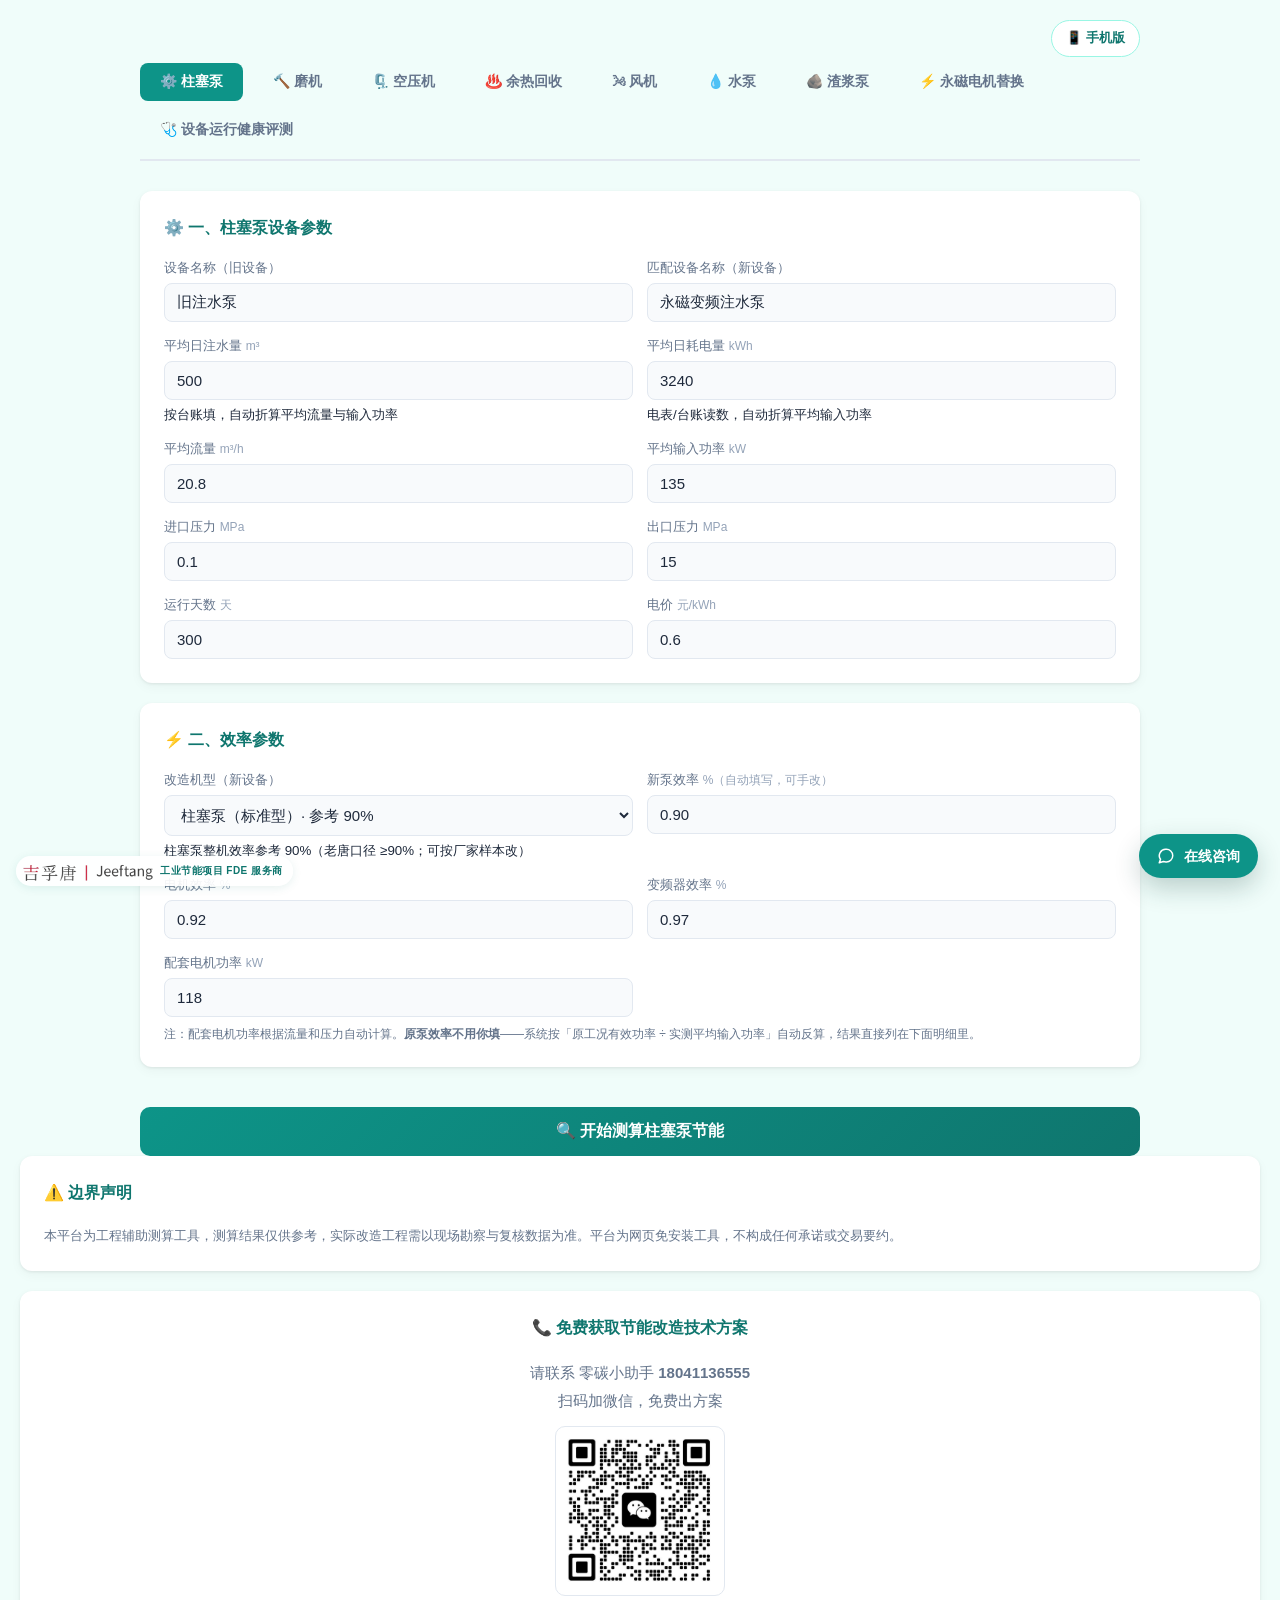
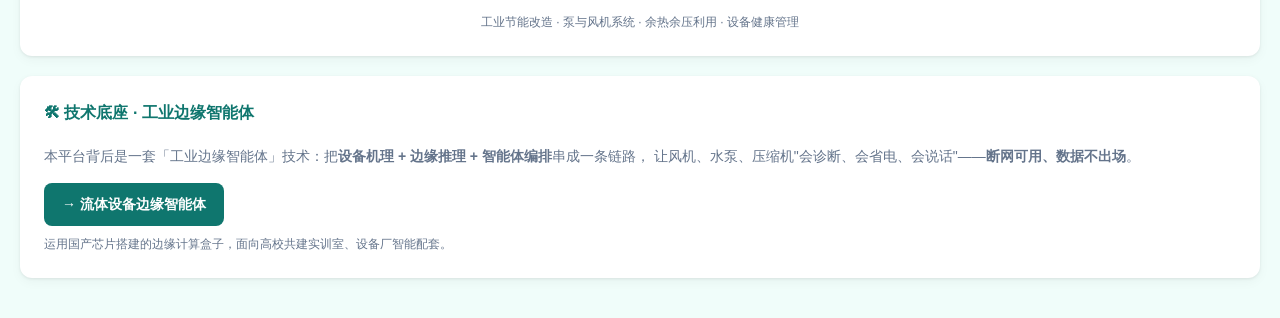
==== index.html @ 58dd826f "修复 Logo：手机版 logo 路径改 ../logo-jeeftang.png（原相对路径 404 不显示）；品牌角标从右下移到左下，避让「在线咨询」按钮遮挡" ====
<!DOCTYPE html>
<html lang="zh-CN">
<head>
<meta charset="UTF-8">
<meta name="viewport" content="width=device-width, initial-scale=1.0">
<script>/* 视图切换规则同 BCU 站：cookie ecalc_view 记选择；?view=desktop / ?view=mobile 强制；
   未选过时按设备判断（手机/窄屏 → /m/ 手机版，电脑 → 电脑版）；手机版页有「电脑版」入口 */
(function(){try{var K="ecalc_view",p=new URLSearchParams(location.search),f=p.get("view");
if(f==="mobile"||f==="desktop"){document.cookie=K+"="+f+";path=/;max-age=31536000;SameSite=Lax";}
var m=document.cookie.match(/(?:^|;\s*)ecalc_view=(mobile|desktop)/);
var dev=(/Mobi|Android|iPhone|iPad|iPod|Windows Phone|IEMobile|HarmonyOS/i.test(navigator.userAgent)||(window.innerWidth<=768))?"mobile":"desktop";
var pref=f||(m&&m[1])||dev;
var path=location.pathname;
if(!(/\/m\//.test(path)||/\/m$/.test(path))&&pref!=="desktop"){
var t;
if(/\/$/.test(path)||!/\.[a-z0-9]+$/i.test(path)){t=path.replace(/\/?$/,"/")+"m/";}
else{t=path.replace(/\/([^\/]+)$/,"/m/$1");}
if(t!==path){var q=location.search.replace(/([?&])view=[^&]*/g,"$1").replace(/&{2,}/g,"&").replace(/[?&]+$/,"");location.replace(t+q+location.hash);}}
}catch(e){}})();</script>
<link rel="alternate" media="only screen and (max-width: 768px)" href="https://jeeftang.github.io/energy-calc-platform/m/">

<title>流体机械节能测算工具｜柱塞泵·水泵·渣浆泵·风机·磨机·空压机·永磁电机替换节电测算与设备健康评测（免安装）</title>
<meta name="description" content="流体机械节能测算工具：网页免安装的工业节能测算工具，覆盖柱塞泵、水泵、渣浆泵、风机、磨机、空压机、余热回收的节能测算，以及设备运行健康评测（机械/电气/能效），输出节电率、年节电量、电费与碳减排，并给出电机选型建议。结果仅供参考，工程需现场复核。">
<link rel="canonical" href="https://jeeftang.github.io/energy-calc-platform/">
<meta property="og:type" content="website">
<meta property="og:title" content="流体机械节能测算工具｜柱塞泵·水泵·渣浆泵·风机·磨机·空压机节电测算与设备健康评测（免安装）">
<meta property="og:description" content="柱塞泵/水泵/渣浆泵/风机/磨机/空压机/余热回收 节能测算 + 设备运行健康评测，网页免安装。结果仅供参考，工程需现场复核。">
<meta property="og:url" content="https://jeeftang.github.io/energy-calc-platform/">
<meta name="twitter:card" content="summary">
<style>
:root{--primary:#0d9488;--primary-dark:#0f766e;--primary-light:#ccfbf1;--accent:#f59e0b;--bg:#f0fdfa;--card:#fff;--text:#1e293b;--text2:#64748b;--border:#e2e8f0;--danger:#ef4444;--success:#10b981;--shadow:0 1px 3px rgba(0,0,0,.08),0 4px 12px rgba(0,0,0,.04);--radius:12px}
*{margin:0;padding:0;box-sizing:border-box}
body{font-family:-apple-system,'PingFang SC','Microsoft YaHei',sans-serif;background:var(--bg);color:var(--text);line-height:1.6;min-height:100vh;padding:20px}
.container{max-width:1000px;margin:0 auto}
.header{text-align:center;margin-bottom:40px}
.header h1{color:var(--primary-dark);margin-bottom:10px;font-size:32px}
.header p{color:var(--text2);font-size:16px}
.sr-only{position:absolute;width:1px;height:1px;padding:0;margin:-1px;overflow:hidden;clip:rect(0,0,0,0);white-space:nowrap;border:0}
.brand-corner{position:fixed;left:16px;right:auto;bottom:14px;z-index:50;display:flex;align-items:center;gap:7px;pointer-events:none;background:rgba(255,255,255,.92);padding:5px 10px 5px 7px;border-radius:999px;box-shadow:0 2px 10px rgba(15,118,110,.10)}
.brand-corner img{display:block;width:130px;height:auto}
.brand-corner .tag{font-size:10px;font-weight:700;letter-spacing:.05em;color:var(--primary-dark);white-space:nowrap}
.tabs{display:flex;gap:10px;margin-bottom:30px;border-bottom:2px solid var(--border);padding-bottom:10px;flex-wrap:wrap}
.tab-btn{padding:10px 20px;background:none;border:none;border-radius:8px;cursor:pointer;font-weight:600;color:var(--text2);font-size:14px}
.tab-btn.active{background:var(--primary);color:#fff}
.card{background:var(--card);border-radius:var(--radius);box-shadow:var(--shadow);padding:24px;margin-bottom:20px}
.section-title{font-size:16px;font-weight:700;color:var(--primary-dark);margin-bottom:18px;display:flex;align-items:center;gap:8px}
.form-grid{display:grid;grid-template-columns:1fr 1fr;gap:14px}
.form-group{display:flex;flex-direction:column;gap:4px}
.form-group label{font-size:13px;color:var(--text2);font-weight:500}
.form-group label .unit{color:#94a3b8;font-weight:400;font-size:12px}
.form-group input,.form-group select{padding:10px 12px;border:1.5px solid var(--border);border-radius:8px;font-size:15px;color:var(--text);background:#f8fafc;transition:all .2s;outline:none;width:100%}
.form-group input:focus,.form-group select:focus{border-color:var(--primary);background:#fff;box-shadow:0 0 0 3px rgba(13,148,136,.1)}
.btn-calc{width:100%;padding:14px;background:linear-gradient(135deg,var(--primary),var(--primary-dark));color:#fff;border:none;border-radius:10px;font-size:16px;font-weight:600;cursor:pointer;transition:all .2s;margin-top:20px}
.btn-calc:hover{transform:translateY(-1px);box-shadow:0 4px 16px rgba(13,148,136,.3)}
.results{display:none;margin-top:30px}
.results.show{display:block}
.result-highlight{text-align:center;padding:20px;margin-bottom:16px}
.result-highlight .big-num{font-size:48px;font-weight:800;color:var(--primary);line-height:1.1}
.result-highlight .big-num .pct{font-size:28px}
.result-highlight .label{font-size:14px;color:var(--text2);margin-top:4px}
.metric-row{display:grid;grid-template-columns:1fr 1fr 1fr;gap:12px;margin-bottom:20px}
.metric-card{background:#f8fafc;border-radius:10px;padding:16px;text-align:center;border:1px solid var(--border)}
.metric-card .value{font-size:24px;font-weight:700}
.metric-card .desc{font-size:12px;color:var(--text2);margin-top:2px}
/* 详细计算结果 v2 重排版（2026-11-14）*/
.detail-table{width:100%;border-collapse:separate;border-spacing:0;font-size:13.5px;margin-top:12px;table-layout:auto}
.detail-table th{padding:9px 12px;text-align:left;background:#f1f5f9;font-weight:600;color:var(--text2);font-size:12px;white-space:nowrap;border-bottom:1px solid var(--border)}
.detail-table th:first-child{border-radius:8px 0 0 0}
.detail-table th:last-child{border-radius:0 8px 0 0;text-align:right}
.detail-table td{padding:9px 12px;text-align:left;border-bottom:1px solid #eef2f6;vertical-align:middle;line-height:1.55}
.detail-table tbody tr:nth-child(even){background:#fafcfd}
.detail-table tbody tr:hover{background:#f0fdfa}
.detail-table td:first-child{color:#475569;font-weight:500}
.detail-table td:last-child{text-align:right;font-weight:600;font-variant-numeric:tabular-nums}
.detail-table tr.dt-key{background:linear-gradient(90deg,#ecfdf5,#f7fefb)!important}
.detail-table tr.dt-key td:first-child{color:#0f766e}
.detail-table tr.dt-group td{background:#f0fdfa;color:#0f766e;font-weight:700;font-size:12px;letter-spacing:.03em;padding:7px 12px;border-bottom:1px solid #d7ece7;text-align:left!important}
.detail-table tr.dt-warn td{background:#fff7ed;color:#b45309;font-weight:600;font-size:12.5px;line-height:1.65;border-bottom-color:#fed7aa;text-align:left}
.note{font-size:12px;color:var(--text2);margin-top:8px;line-height:1.5}
.toast{position:fixed;top:20px;left:50%;transform:translateX(-50%);background:#1e293b;color:#fff;padding:12px 24px;border-radius:8px;font-size:14px;z-index:9999;display:none;box-shadow:var(--shadow)}
.toast.show{display:block}
.viewswitch{display:flex;justify-content:flex-end;margin:0 0 6px}
.viewswitch a{font-size:13px;color:var(--primary-dark);text-decoration:none;border:1px solid #99f6e4;background:#fff;padding:7px 14px;border-radius:999px;font-weight:600}
.viewswitch a:active{opacity:.8}
@media(max-width:768px){
  .form-grid{grid-template-columns:1fr}
  .metric-row{grid-template-columns:1fr}
  .tabs{flex-direction:column}
  .tab-btn{width:100%}
}
</style>
<script type="application/ld+json">{
  "@context": "https://schema.org",
  "@graph": [
    {
      "@type": "SoftwareApplication",
      "@id": "https://jeeftang.github.io/energy-calc-platform/#software",
      "name": "流体机械节能测算工具",
      "alternateName": "节能测算Pro V2",
      "url": "https://jeeftang.github.io/energy-calc-platform/",
      "applicationCategory": "BusinessApplication",
      "applicationSubCategory": "工业节能测算",
      "operatingSystem": "Web（浏览器，网页免安装）",
      "inLanguage": "zh-CN",
      "isAccessibleForFree": true,
      "description": "网页免安装的工业节能测算工具，覆盖柱塞泵、水泵、渣浆泵、风机、磨机、空压机的轴功率节能测算，输出节电率、年节电量、电费与碳减排，并给出电机选型建议（安全系数 1.1–1.25）。属工程辅助测算工具，结果仅供参考，实际工程需现场复核。",
      "featureList": [
        "柱塞泵节能测算（按流量、进出口压力、效率计算轴功率与节电量）",
        "水泵节能测算（按流量、扬程、效率计算轴功率与节电量）",
        "渣浆泵节能测算（按浆体密度、流量、扬程、浆体工况效率计算轴功率、吨干矿电耗与节电量）",
        "风机节能测算（按改造前后风量、风压、效率对比计算节电量）",
        "磨机节能测算（按原/新电机效率、负载率对比计算节电量与碳减排）",
        "电机选型建议：计算轴功率 × 安全系数（1.1–1.25）→ 取标准功率档",
        "输出综合节电率、年节电量、年节电费、CO₂ 减排量",
        "网页免安装，浏览器直接使用"
      ],
      "softwareRequirements": "现代浏览器（支持 JavaScript）",
      "contactPoint": {
        "@type": "ContactPoint",
        "name": "唐先生",
        "telephone": "+86-18041136555",
        "contactType": "工业节能项目咨询",
        "availableLanguage": "zh-CN"
      },
      "disclaimer": "本平台为工程辅助测算工具，测算结果仅供参考，实际改造工程需以现场勘察与复核数据为准，不构成任何承诺或交易要约。"
    }
  ]
}</script>
</head>
<body>
<div class="container">
  <div class="viewswitch"><a href="m/?view=mobile" title="切换到手机版 / Switch to mobile edition">📱 手机版</a></div>
  <h1 class="sr-only">流体机械节能测算工具 —— 基于轴功率计算的节能测算 + 电机选型指导（零碳小助手 · 流体机械工业智能体）</h1>
  
  <div class="tabs">
    <button class="tab-btn active" onclick="showTab('plunger')">⚙️ 柱塞泵</button>
    <button class="tab-btn" onclick="showTab('mill')">🔨 磨机</button>
    <button class="tab-btn" onclick="showTab('air')">🗜️ 空压机</button>
    <button class="tab-btn" onclick="showTab('heat')">♨️ 余热回收</button>
    <button class="tab-btn" onclick="showTab('fan')">🌬 风机</button>
    <button class="tab-btn" onclick="showTab('pump')">💧 水泵</button>
    <button class="tab-btn" onclick="showTab('slurry')">🪨 渣浆泵</button>
    <button class="tab-btn" onclick="showTab('motor')">⚡ 永磁电机替换</button>
    <button class="tab-btn" onclick="showTab('health')">🩺 设备运行健康评测</button>
  </div>
  
  <!-- ==================== 柱塞泵模块 ==================== -->
  <div id="plunger-tab" class="tab-content">
    <div class="card">
      <div class="section-title">⚙️ 一、柱塞泵设备参数</div>
      <div class="form-grid">
        <div class="form-group"><label>设备名称（旧设备）</label><input type="text" id="plunger_oldName" value="旧注水泵"></div>
        <div class="form-group"><label>匹配设备名称（新设备）</label><input type="text" id="plunger_newName" value="永磁变频注水泵"></div>
        <div class="form-group"><label>平均日注水量 <span class="unit">m³</span></label><input type="number" id="plunger_dailyWater" value="500" oninput="updatePlungerFromDaily()"><small>按台账填，自动折算平均流量与输入功率</small></div>
        <div class="form-group"><label>平均日耗电量 <span class="unit">kWh</span></label><input type="number" id="plunger_dailyPower" value="3240" oninput="updatePlungerFromDaily()"><small>电表/台账读数，自动折算平均输入功率</small></div>
        <div class="form-group"><label>平均流量 <span class="unit">m³/h</span></label><input type="number" id="plunger_avgFlow" value="20.8" oninput="updatePlungerMotorPower()"></div>
        <div class="form-group"><label>平均输入功率 <span class="unit">kW</span></label><input type="number" id="plunger_avgInputPower" value="135"></div>
        <div class="form-group"><label>进口压力 <span class="unit">MPa</span></label><input type="number" id="plunger_inPressure" value="0.1" step="0.01" oninput="updatePlungerMotorPower()"></div>
        <div class="form-group"><label>出口压力 <span class="unit">MPa</span></label><input type="number" id="plunger_outPressure" value="15" step="0.01" oninput="updatePlungerMotorPower()"></div>
        <div class="form-group"><label>运行天数 <span class="unit">天</span></label><input type="number" id="plunger_runDays" value="300"></div>
        <div class="form-group"><label>电价 <span class="unit">元/kWh</span></label><input type="number" id="plunger_elecPrice" value="0.6" step="0.01"></div>
      </div>
    </div>
    
    <div class="card">
      <div class="section-title">⚡ 二、效率参数</div>
      <div class="form-grid">
        <div class="form-group"><label>改造机型（新设备）</label><select id="plunger_newType" onchange="plungerNewTypeChange()">
          <option value="柱塞泵标准">柱塞泵（标准型）· 参考 90%</option>
          <option value="柱塞泵高效">柱塞泵（高效/优质样本）· 参考 92%</option>
          <option value="柱塞泵含固">柱塞泵（含固/浆体工况）· 参考 85%</option>
          <option value="custom">自定义（手动填）</option>
        </select><small id="plunger_newType_tip">柱塞泵整机效率参考 90%（老唐口径 ≥90%；可按厂家样本改）</small></div>
        <div class="form-group"><label>新泵效率 <span class="unit">%（自动填写，可手改）</span></label><input type="number" id="plunger_pumpEff" value="0.90" step="0.01" min="0.1" max="1" oninput="updatePlungerMotorPower()"></div>
        <div class="form-group"><label>电机效率 <span class="unit">%</span></label><input type="number" id="plunger_motorEff" value="0.92" step="0.01" min="0.1" max="1" oninput="updatePlungerMotorPower()"></div>
        <div class="form-group"><label>变频器效率 <span class="unit">%</span></label><input type="number" id="plunger_vfdEff" value="0.97" step="0.01" min="0.1" max="1" oninput="updatePlungerMotorPower()"></div>
        <div class="form-group"><label>配套电机功率 <span class="unit">kW</span></label><input type="number" id="plunger_motorPower" value="55" readonly></div>
      </div>
      <div class="note">注：配套电机功率根据流量和压力自动计算。<b>原泵效率不用你填</b>——系统按「原工况有效功率 ÷ 实测平均输入功率」自动反算，结果直接列在下面明细里。</div>
    </div>
    
    <button class="btn-calc" onclick="calcPlunger()">🔍 开始测算柱塞泵节能</button>
    
    <div class="results" id="plunger-results">
      <div class="card">
        <div class="result-highlight">
          <div class="big-num" id="plunger-savingRate">0<span class="pct">%</span></div>
          <div class="label">综合节电率</div>
        </div>
        <div class="metric-row">
          <div class="metric-card"><div class="value" id="plunger-dailySave">0</div><div class="desc">日节电量 kWh</div></div>
          <div class="metric-card"><div class="value" id="plunger-yearlySave">0</div><div class="desc">年节电量 万kWh</div></div>
          <div class="metric-card"><div class="value" id="plunger-yearlyMoney">0</div><div class="desc">年节电费 万元</div></div>
        </div>
      </div>
      
      <div class="card">
        <div class="section-title">📊 详细计算结果</div>
        <table class="detail-table">
          <thead><tr><th>项目</th><th>数值</th></tr></thead>
          <tbody id="plunger-detailTable"></tbody>
        </table>
        <div style="margin-top: 20px; padding: 15px; background: linear-gradient(135deg, #0d9488, #0f766e); color: white; border-radius: 8px; text-align: center;">
          <strong style="font-size: 16px;">免费获取节能改造技术方案</strong><br>
          <span style="font-size: 14px;">请联系 零碳小助手，扫码加微信（二维码见页尾）</span>
        </div>
      </div>
    </div>
  </div>
  
  <!-- ==================== 磨机模块 ==================== -->
  <div id="mill-tab" class="tab-content" style="display:none">
    <div class="card">
      <div class="section-title">🔨 一、磨机设备参数</div>
      <div class="form-grid">
        <div class="form-group"><label>设备名称（旧设备）</label><input type="text" id="mill_oldName" value="旧球磨机"></div>
        <div class="form-group"><label>匹配设备名称（新设备）</label><input type="text" id="mill_newName" value="永磁同步球磨机"></div>
        <div class="form-group"><label>磨机功率 <span class="unit">kW</span></label><input type="number" id="mill_power" value="250"></div>
        <div class="form-group"><label>年运行时间 <span class="unit">h</span></label><input type="number" id="mill_hours" value="6000"></div>
        <div class="form-group"><label>电价 <span class="unit">元/kWh</span></label><input type="number" id="mill_price" value="0.6" step="0.01"></div>
      </div>
    </div>
    
    <div class="card">
      <div class="section-title">⚡ 二、效率参数</div>
      <div class="form-grid">
        <div class="form-group"><label>原电机效率 <span class="unit">%</span></label><input type="number" id="mill_oldEff" value="0.92" step="0.01" min="0.1" max="1"></div>
        <div class="form-group"><label>新电机效率 <span class="unit">%</span></label><input type="number" id="mill_newEff" value="0.96" step="0.01" min="0.1" max="1"></div>
        <div class="form-group"><label>原负载率 <span class="unit">%</span></label><input type="number" id="mill_oldLoad" value="0.85" step="0.01" min="0.1" max="1"></div>
        <div class="form-group"><label>新负载率 <span class="unit">%</span></label><input type="number" id="mill_newLoad" value="0.95" step="0.01" min="0.1" max="1"></div>
      </div>
      <div class="note">注：负载率提高可减少空载损耗，永磁同步电机在低负载时效率更高</div>
    </div>
    
    <button class="btn-calc" onclick="calcMill()">🔍 开始测算磨机节能</button>
    
    <div class="results" id="mill-results">
      <div class="card">
        <div class="result-highlight">
          <div class="big-num" id="mill-savingRate">0<span class="pct">%</span></div>
          <div class="label">综合节电率</div>
        </div>
        <div class="metric-row">
          <div class="metric-card"><div class="value" id="mill-annualSave">0</div><div class="desc">年节电量 万kWh</div></div>
          <div class="metric-card"><div class="value" id="mill-annualMoney">0</div><div class="desc">年节电费 万元</div></div>
          <div class="metric-card"><div class="value" id="mill-CO2">0</div><div class="desc">CO₂减排 吨</div></div>
        </div>
      </div>
      
      <div class="card">
        <div class="section-title">📊 详细计算结果</div>
        <table class="detail-table">
          <thead><tr><th>项目</th><th>数值</th></tr></thead>
          <tbody id="mill-detailTable"></tbody>
        </table>
        <div style="margin-top: 20px; padding: 15px; background: linear-gradient(135deg, #0d9488, #0f766e); color: white; border-radius: 8px; text-align: center;">
          <strong style="font-size: 16px;">免费获取节能改造技术方案</strong><br>
          <span style="font-size: 14px;">请联系 零碳小助手，扫码加微信（二维码见页尾）</span>
        </div>
      </div>
    </div>
  </div>
  
  <!-- ==================== 空压机模块（新增，2026-10-12；2026-10-21 综合节电率改为按参数自动计算） ==================== -->
  <div id="air-tab" class="tab-content" style="display:none">
    <div class="card">
      <div class="section-title">🗜️ 一、改造前空压机参数</div>
      <div class="form-grid">
        <div class="form-group"><label>运行台数 <span class="unit">台</span></label><input type="number" id="air_count" value="2" step="1"></div>
        <div class="form-group"><label>单台输入功率 P₁ <span class="unit">kW</span></label><input type="number" id="air_p1" value="132"></div>
        <div class="form-group"><label>单台排气量 Q₁ <span class="unit">m³/min</span></label><input type="number" id="air_q1" value="24" step="0.1"></div>
        <div class="form-group"><label>排气压力 <span class="unit">MPa</span></label><input type="number" id="air_press" value="0.8" step="0.05" oninput="airDpHint()"></div>
        <div class="form-group"><label>平均加载率 <span class="unit">%</span></label><input type="number" id="air_load" value="60" step="1"></div>
        <div class="form-group"><label>卸载功率占比 <span class="unit">%（占额定）</span></label><input type="number" id="air_unload" value="35" step="1"></div>
        <div class="form-group"><label>工作压力时电机功率 P₀ <span class="unit">kW（留空=用 P₁）</span></label><input type="number" id="air_p0" step="1" placeholder="留空则取 P₁"></div>
        <div class="form-group"><label>电机+传动效率 η₀ <span class="unit">%</span></label><input type="number" id="air_eta0" value="98.3" step="0.1" min="80" max="100"></div>
      </div>
      <div class="note">加卸载控制的螺杆机，卸载时段仍消耗额定功率的 25%~40%（默认 35%）。这部分空载损耗，是变频改造与集中联控的主要节电空间。</div>
    </div>

    <div class="card">
      <div class="section-title">⚡ 二、改造方案（节电率由下列参数自动计算）</div>
      <div class="form-grid">
        <div class="form-group"><label>改造方式</label>
          <select id="air_method" onchange="airMethodChange()">
            <option value="vfd">变频改造（永磁变频 / 加装变频器）</option>
            <option value="ctrl">集中联控（多台联动按需供气）</option>
            <option value="replace">整机高效替换（一级能效）</option>
            <option value="pipe">管路与泄漏治理</option>
          </select>
        </div>
        <div class="form-group"><label>改造后排气压力降低 Δp <span class="unit">MPa</span></label><input type="number" id="air_dp" value="0.05" step="0.01" min="0" max="0.2"><div style="font-size:12px;color:var(--text2);margin-top:4px" id="air-dpHint"></div></div>

        <div class="form-group air-param" data-m="vfd"><label>变频器+电机综合效率 η <span class="unit">%</span></label><input type="number" id="air_eta" value="97" step="0.5" min="80" max="100"></div>

        <div class="form-group air-param" data-m="ctrl"><label>联控后卸载功率占比 <span class="unit">%（占额定）</span></label><input type="number" id="air_u2" value="5" step="1" min="0" max="40"></div>

        <div class="form-group air-param" data-m="replace"><label>新机比功率 SP₂ <span class="unit">kW/(m³/min)</span></label><input type="number" id="air_sp2" step="0.1" min="3" placeholder="留空 = 现机比功率改善 15%"></div>
        <div class="form-group air-param" data-m="replace"><label>新机类型</label>
          <select id="air_newtype">
            <option value="pm">永磁变频（一级能效）</option>
            <option value="fixed">定频（一级能效）</option>
          </select>
        </div>

        <div class="form-group air-param" data-m="pipe"><label>系统泄漏率 <span class="unit">%（占总用气量）</span></label><input type="number" id="air_leak" value="20" step="1" min="0" max="60"></div>
        <div class="form-group air-param" data-m="pipe"><label>可治理泄漏比例 <span class="unit">%</span></label><input type="number" id="air_fix" value="50" step="5" min="0" max="100"></div>

        <div class="form-group"><label>余热回收率 <span class="unit">%（0 = 不做）</span></label><input type="number" id="air_heat" value="70" step="5"></div>
        <div class="form-group"><label>回收热利用价值 <span class="unit">元/kWh(热)</span></label><input type="number" id="air_heatPrice" value="0.30" step="0.01"></div>
      </div>
      <div class="note" id="air-methodNote">变频改造：先消除卸载空载损耗，再按螺杆机部分负荷功率曲线折算——变频机约 20% 功率为固定损耗（油泵/风扇/变频器），其余随排气量近似线性，故 50% 排气量约需 60% 功率（比功率劣化约 20%）；恒压控制可再降排气压力，每降 0.1 MPa 轴功率约降 7%。</div>
    </div>

    <div class="card">
      <div class="section-title">⏱️ 三、运行与价格</div>
      <div class="form-grid">
        <div class="form-group"><label>年运行小时 <span class="unit">h</span></label><input type="number" id="air_hours" value="6000"></div>
        <div class="form-group"><label>电价 <span class="unit">元/kWh</span></label><input type="number" id="air_price" value="0.65" step="0.01"></div>
        <div class="form-group"><label>改造投资额 <span class="unit">万元（可选）</span></label><input type="number" id="air_invest" step="1" placeholder="填了才出回收期"></div>
      </div>
      <button class="btn-calc" onclick="calcAir()">开始空压机节能测算</button>
    </div>

    <div id="air-results" class="results">
      <div class="card">
        <div class="result-highlight">
          <div class="big-num"><span id="air-savingRate">0</span><span class="pct">%</span></div>
          <div class="label">综合节电率（按运行参数自动计算）</div>
        </div>
        <div class="metric-row">
          <div class="metric-card"><div class="value" id="air-annualSave">0</div><div class="desc">年节电量 万kWh</div></div>
          <div class="metric-card"><div class="value" id="air-annualMoney">0</div><div class="desc">年节电费 万元</div></div>
          <div class="metric-card"><div class="value" id="air-CO2">0</div><div class="desc">CO₂减排 吨</div></div>
          <div class="metric-card"><div class="value" id="air-payback">—</div><div class="desc">静态回收期 年</div></div>
        </div>
      </div>

      <div class="card">
        <div class="section-title">📊 详细计算结果</div>
        <table class="detail-table">
          <thead><tr><th>项目</th><th>数值</th></tr></thead>
          <tbody id="air-detailTable"></tbody>
        </table>
      </div>

      <div class="card">
        <div class="section-title">🧮 节电率构成（逐项可核）</div>
        <table class="detail-table">
          <thead><tr><th>环节</th><th>功率 kW（前 → 后）</th><th>该环节贡献</th></tr></thead>
          <tbody id="air-stepTable"></tbody>
        </table>
        <div class="note">综合节电率 = 各环节逐项作用后的最终结果，非人工填写；负值表示该环节增加能耗（如变频器自身损耗）。</div>
      </div>

      <div class="card">
        <div class="section-title">♻️ 空压机余热回收（可选）</div>
        <table class="detail-table">
          <thead><tr><th>项目</th><th>数值</th></tr></thead>
          <tbody id="air-heatTable"></tbody>
        </table>
        <div class="note">空压机约 90% 的输入电能最终转化为热量，其中 70%~80% 可回收用于生活热水、供暖或工艺预热（回收率 ≥75% 时可产出 60℃ 以上热水）。</div>
      </div>

      <div class="card" style="background:linear-gradient(135deg,#0d9488,#0f766e);color:#fff;text-align:center">
        <div style="font-size:18px;font-weight:700;margin-bottom:6px">免费获取节能改造技术方案</div>
        <div style="font-size:14px;opacity:.95;margin-bottom:8px">请联系 零碳小助手，扫码加微信</div>
        <img src="qr-kefu.png" alt="零碳小助手 · 微信加好友二维码" style="width:150px;height:150px;border-radius:10px;background:#fff;padding:6px;margin:4px 0" onerror="this.style.display='none'">
        <div style="font-size:12px;opacity:.85">扫码加微信 · 免费出方案</div>
      </div>
    </div>
  </div>

  <!-- ==================== 余热回收模块（新增，2026-10-12） ==================== -->
  <div id="heat-tab" class="tab-content" style="display:none">
    <div class="card">
      <div class="section-title">♨️ 一、余热源参数</div>
      <div class="form-grid">
        <div class="form-group"><label>余热介质</label>
          <select id="heat_media" onchange="heatMediaChange()">
            <option value="flue">烟气（锅炉 / 窑炉 / 加热炉排烟）</option>
            <option value="water">热水 / 循环水</option>
            <option value="steam">蒸汽凝结水 / 疏水</option>
          </select>
        </div>
        <div class="form-group"><label id="heat_flowLabel">烟气流量 <span class="unit">Nm³/h</span></label><input type="number" id="heat_flow" value="30000"></div>
        <div class="form-group"><label>进口温度 t₁ <span class="unit">℃</span></label><input type="number" id="heat_t1" value="320"></div>
        <div class="form-group"><label>回收后出口温度 t₂ <span class="unit">℃</span></label><input type="number" id="heat_t2" value="150"></div>
        <div class="form-group"><label id="heat_cpLabel">烟气比热 <span class="unit">kJ/(Nm³·℃)</span></label><input type="number" id="heat_cp" value="1.34" step="0.01"></div>
        <div class="form-group"><label>年运行小时 <span class="unit">h</span></label><input type="number" id="heat_hours" value="7000"></div>
      </div>
      <div class="note">烟气比热通常取 1.30~1.45 kJ/(Nm³·℃)；水比热 4.18 kJ/(kg·℃)。t₂ 需高于酸露点（燃煤烟气一般 ≥120℃），避免低温腐蚀。</div>
    </div>

    <div class="card">
      <div class="section-title">⚡ 二、回收利用方案</div>
      <div class="form-grid">
        <div class="form-group"><label>回收用途</label>
          <select id="heat_use" onchange="heatUseChange()">
            <option value="preheat">预热助燃空气 / 工艺物料</option>
            <option value="hotwater">产生活热水 / 供暖</option>
            <option value="steam">替代蒸汽（产低压蒸汽）</option>
            <option value="orc">ORC 低温余热发电</option>
          </select>
        </div>
        <div class="form-group"><label>回收效率 η <span class="unit">%（换热器效率）</span></label><input type="number" id="heat_eff" value="85" step="1"></div>
        <div class="form-group"><label id="heat_priceLabel">热价 <span class="unit">元/GJ</span></label><input type="number" id="heat_price" value="55" step="1"></div>
        <div class="form-group"><label>ORC 发电效率 <span class="unit">%（仅发电用）</span></label><input type="number" id="heat_orcEff" value="12" step="1"></div>
        <div class="form-group"><label>系统投资 <span class="unit">万元（留空自动估算）</span></label><input type="number" id="heat_invest" value="" placeholder="留空按右下单价估算" step="1"></div>
        <div class="form-group"><label>投资估算单价 <span class="unit">元/kW（留空时用）</span></label><input type="number" id="heat_unitCost" value="1500" step="50"></div>
      </div>
      <button class="btn-calc" onclick="calcHeat()">开始余热回收测算</button>
    </div>

    <div id="heat-results" class="results">
      <div class="card">
        <div class="result-highlight">
          <div class="big-num"><span id="heat-power">0</span><span class="pct"> kW</span></div>
          <div class="label">可回收热功率（有效）</div>
        </div>
        <div class="metric-row">
          <div class="metric-card"><div class="value" id="heat-annualHeat">0</div><div class="desc">年回收热量 GJ</div></div>
          <div class="metric-card"><div class="value" id="heat-money">0</div><div class="desc">年效益 万元</div></div>
          <div class="metric-card"><div class="value" id="heat-co2">0</div><div class="desc">CO₂减排 吨</div></div>
        </div>
      </div>

      <div class="card">
        <div class="section-title">📊 详细计算结果</div>
        <table class="detail-table">
          <thead><tr><th>项目</th><th>数值</th></tr></thead>
          <tbody id="heat-detailTable"></tbody>
        </table>
      </div>

      <div class="card" style="background:linear-gradient(135deg,#0d9488,#0f766e);color:#fff;text-align:center">
        <div style="font-size:18px;font-weight:700;margin-bottom:6px">免费获取节能改造技术方案</div>
        <div style="font-size:14px;opacity:.95;margin-bottom:8px">请联系 零碳小助手，扫码加微信</div>
        <img src="qr-kefu.png" alt="零碳小助手 · 微信加好友二维码" style="width:150px;height:150px;border-radius:10px;background:#fff;padding:6px;margin:4px 0" onerror="this.style.display='none'">
        <div style="font-size:12px;opacity:.85">扫码加微信 · 免费出方案</div>
      </div>
    </div>
  </div>

  <!-- ==================== 风机模块（新） ==================== -->
  <div id="fan-tab" class="tab-content" style="display:none">
    <div class="card">
      <div class="section-title">🌬 一、改造前风机参数</div>
      <div class="form-grid">
        <div class="form-group"><label>设备类型</label><select id="fan_kind" onchange="fanKindChange()">
          <option value="离心风机">离心风机（送/引/一次/除尘/冷却）</option>
          <option value="轴流风机">轴流风机（含动叶可调）</option>
          <option value="罗茨鼓风机">罗茨鼓风机（容积式）</option>
          <option value="真空泵">真空泵（罗茨/液环/干式）</option>
        </select><small id="fan_kind_tip" style="display:block;font-size:12px;color:#888;margin-top:4px">送/引/一次/除尘/冷却风机主力机型</small></div>
        <div class="form-group"><label>吸气绝对压力 <span class="unit">kPa</span></label><input type="number" id="fan_pin" value="101.325" step="0.1"><small>通风机保持 101.3；真空泵填实际吸气绝压（如 40）</small></div>
        <div class="form-group"><label>风量 Q₁ <span class="unit">m³/h</span></label><input type="number" id="fan_Q1" value="120000" oninput="fanEta1Auto()"></div>
        <div class="form-group"><label>全压/压差 P₁ <span class="unit">Pa</span></label><input type="number" id="fan_P1" value="2500" oninput="fanEta1Auto()"><small>真空泵填正压差（排气−吸气）</small></div>
        <div class="form-group"><label>电机功率 <span class="unit">kW</span></label><input type="number" id="fan_motorPower1" value="710"><small>铭牌功率，仅作选型参照</small></div>
        <div class="form-group"><label>实测电机输入功率 <span class="unit">kW</span></label><input type="number" id="fan_inputPower1" step="0.1" placeholder="有电表/功率表读数就填" oninput="fanEta1Auto()"><small>★ 填这一项，原风机效率自动算出来，不用懂效率</small></div>
        <div class="form-group"><label>风机效率 η<sub>风1</sub> <span class="unit">%</span></label><input type="number" id="fan_fanEff1" value="0.75" step="0.01"><small id="fan_eta1_tip">有实测输入功率 → 自动反算；没有 → 按原风机类型给经验值（可手改）</small></div>
        <div class="form-group"><label>传动效率 η<sub>传1</sub> <span class="unit">%（默认 98%）</span></label><input type="number" id="fan_transEff1" value="0.98" step="0.01" oninput="fanEta1Auto()"></div>
        <div class="form-group"><label>电机效率 η<sub>电1</sub> <span class="unit">%（默认 95.3%）</span></label><input type="number" id="fan_motorEff1" value="0.953" step="0.001" oninput="fanEta1Auto()"></div>
      </div>
    </div>
    
    <div class="card">
      <div class="section-title">⚡ 二、改造后风机参数</div>
      <div class="form-grid">
        <div class="form-group"><label>风量 Q₂ <span class="unit">m³/h</span></label><input type="number" id="fan_Q2" value="100000"></div>
        <div class="form-group"><label>风压 P₂ <span class="unit">Pa</span></label><input type="number" id="fan_P2" value="1800"></div>
        <div class="form-group"><label>改造机型（新设备）</label><select id="fan_newType" onchange="fanNewTypeChange()">
          <option value="永磁一体化风机">通用低压风机改永磁一体化风机 · 参考 82%（≥80%）</option>
          <option value="磁悬浮风机">罗茨风机改磁悬浮风机 · 参考 86%（≥85%）</option>
          <option value="磁悬浮真空泵">真空泵改磁悬浮真空泵 · 参考 80%</option>
          <option value="高效离心风机">高效离心风机（叶轮改型）· 参考 82%</option>
          <option value="高效轴流风机">高效轴流风机（动叶改型）· 参考 86%</option>
          <option value="高速离心鼓风机">高速离心鼓风机（替代罗茨）· 参考 82%</option>
          <option value="custom">自定义（手动填效率）</option>
        </select><small id="fan_newType_tip">通用低压风机改永磁一体化：整机效率 ≥80%（参考取 82%）（已自动填入 82% / 电机 97.6%）</small></div>
        <div class="form-group"><label>风机效率 η<sub>风2</sub> <span class="unit">%（自动填写，可手改）</span></label><input type="number" id="fan_fanEff2" value="0.82" step="0.01"></div>
        <div class="form-group"><label>传动效率 η<sub>传2</sub> <span class="unit">%（默认 98%）</span></label><input type="number" id="fan_transEff2" value="0.98" step="0.01"></div>
        <div class="form-group"><label>电机效率 η<sub>电2</sub> <span class="unit">%（默认 97.6%）</span></label><input type="number" id="fan_motorEff2" value="0.976" step="0.001"></div>
      </div>
    </div>
    
    <div class="card">
      <div class="section-title">⏱️ 三、运行参数</div>
      <div class="form-grid">
        <div class="form-group"><label>年运行时间 <span class="unit">h</span></label><input type="number" id="fan_hours" value="6000"></div>
        <div class="form-group"><label>电价 <span class="unit">元/kWh</span></label><input type="number" id="fan_price" value="0.6" step="0.01"></div>
      </div>
    </div>
    
    <button class="btn-calc" onclick="calcFan()">🔍 开始测算风机节能</button>
    
    <div class="results" id="fan-results">
      <div class="card">
        <div class="result-highlight">
          <div class="big-num" id="fan-savingRate">0<span class="pct">%</span></div>
          <div class="label">综合节电率</div>
        </div>
        <div class="metric-row">
          <div class="metric-card"><div class="value" id="fan-annualSave">0</div><div class="desc">年节电量 万kWh</div></div>
          <div class="metric-card"><div class="value" id="fan-annualMoney">0</div><div class="desc">年节电费 万元</div></div>
          <div class="metric-card"><div class="value" id="fan-CO2">0</div><div class="desc">CO₂减排 吨</div></div>
        </div>
      </div>
      
      <div class="card">
        <div class="section-title">📊 详细计算结果</div>
        <table class="detail-table">
          <thead><tr><th>项目</th><th>改造前</th><th>改造后</th><th>节约</th></tr></thead>
          <tbody id="fan-detailTable"></tbody>
        </table>
      </div>
      
      <div class="card">
        <div class="section-title">⚙️ 电机选型指导</div>
        <table class="detail-table">
          <thead><tr><th>项目</th><th>数值</th><th>说明</th></tr></thead>
          <tbody id="fan-motorTable"></tbody>
        </table>
        <div class="note">
          <strong>选型原则：</strong><br>
          1. 计算轴功率 = (Q × P) ÷ (3600 × 1000 × η<sub>风</sub> × η<sub>传</sub>) [单位：kW]<br>
          2. 推荐额定功率 = 计算轴功率 × 安全系数（1.1-1.25）<br>
          3. 选择标准功率等级
        </div>
        <div style="margin-top: 20px; padding: 15px; background: linear-gradient(135deg, #0d9488, #0f766e); color: white; border-radius: 8px; text-align: center;">
          <strong style="font-size: 16px;">免费获取节能改造技术方案</strong><br>
          <span style="font-size: 14px;">请联系 零碳小助手，扫码加微信（二维码见页尾）</span>
        </div>
      </div>
    </div>
  </div>
  
  <!-- ==================== 水泵模块（新） ==================== -->
  <div id="pump-tab" class="tab-content" style="display:none">
    <div class="card">
      <div class="section-title">💧 一、改造前水泵参数</div>
      <div class="form-grid">
        <div class="form-group"><label>流量 Q₁ <span class="unit">m³/h</span></label><input type="number" id="pump_Q1" value="800" oninput="pumpEta1Auto()"></div>
        <div class="form-group"><label>扬程 H₁ <span class="unit">m</span></label><input type="number" id="pump_H1" value="50" oninput="pumpEta1Auto()"></div>
        <div class="form-group"><label>原泵类型</label><select id="pump_oldType" onchange="pumpEta1Auto()">
          <option value="多级离心泵">多级离心泵（DG / D / ZD 系列）</option>
          <option value="单级双吸离心泵">单级双吸离心泵（S / SH 系列）</option>
          <option value="单级单吸离心泵">单级单吸离心泵（IS / IH 系列）</option>
          <option value="潜水排污泵">潜水排污泵（WQ / QW 系列）</option>
          <option value="柱塞泵">柱塞泵（往复式）</option>
        </select><small>不确定就选默认，系统按类型给经验效率</small></div>
        <div class="form-group"><label>电机功率 <span class="unit">kW</span></label><input type="number" id="pump_motorPower1" value="500"><small>铭牌功率，仅作选型参照</small></div>
        <div class="form-group"><label>实测电机输入功率 <span class="unit">kW</span></label><input type="number" id="pump_inputPower1" step="0.1" placeholder="有电表/功率表读数就填" oninput="pumpEta1Auto()"><small>★ 填这一项，原泵效率自动算出来，不用懂效率</small></div>
        <div class="form-group"><label>原泵效率 η<sub>泵1</sub> <span class="unit">%</span></label><input type="number" id="pump_pumpEff1" value="0.72" step="0.01" min="0.2" max="0.95" oninput="pumpEta1SourceManual()"><small id="pump_eta1_tip">有实测输入功率 → 自动反算；没有 → 按原泵类型给经验值（可手改）</small></div>
        <div class="form-group"><label>传动效率 η<sub>传1</sub> <span class="unit">%（默认 98%）</span></label><input type="number" id="pump_transEff1" value="0.98" step="0.01" oninput="pumpEta1Auto()"></div>
        <div class="form-group"><label>电机效率 η<sub>电1</sub> <span class="unit">%（默认 94.5%）</span></label><input type="number" id="pump_motorEff1" value="0.945" step="0.001" oninput="pumpEta1Auto()"></div>
      </div>
      <div class="note">效率怎么来：<b>原设备</b>填实测电机输入功率，系统按 η = 有效功率 ÷ 实测输入功率 反算（有效功率 = 9.81 × 流量 × 扬程 ÷ 3600）；没有实测就按原泵类型给经验值。<b>新设备</b>在下面直接选改造机型，效率自动带出参考值。</div>
    </div>
    
    <div class="card">
      <div class="section-title">⚡ 二、改造后水泵参数</div>
      <div class="form-grid">
        <div class="form-group"><label>流量 Q₂ <span class="unit">m³/h</span></label><input type="number" id="pump_Q2" value="650"></div>
        <div class="form-group"><label>扬程 H₂ <span class="unit">m</span></label><input type="number" id="pump_H2" value="45"></div>
        <div class="form-group"><label>改造机型（新设备）</label><select id="pump_newType" onchange="pumpNewTypeChange()">
          <option value="柱塞泵">柱塞泵（替代多级离心泵）· 参考 90%</option>
          <option value="永磁直驱泵组">永磁同步直驱泵组 · 参考 85%</option>
          <option value="高效多级离心泵">高效多级离心泵（自平衡型）· 参考 80%</option>
          <option value="高效单级双吸泵">高效单级双吸离心泵 · 参考 86%</option>
          <option value="高效潜水排污泵">高效潜水排污泵 · 参考 72%</option>
          <option value="custom">自定义（手动填效率）</option>
        </select><small id="pump_newType_tip">柱塞泵整机效率 ≥90%（行业样本 90~93%），替代多级离心泵主力路线（已自动填入 90% / 电机 95.5%）</small></div>
        <div class="form-group"><label>新泵效率 η<sub>泵2</sub> <span class="unit">%（自动填写，可手改）</span></label><input type="number" id="pump_pumpEff2" value="0.90" step="0.01"></div>
        <div class="form-group"><label>传动效率 η<sub>传2</sub> <span class="unit">%（默认 98%）</span></label><input type="number" id="pump_transEff2" value="0.98" step="0.01"></div>
        <div class="form-group"><label>电机效率 η<sub>电2</sub> <span class="unit">%（默认 97.2%）</span></label><input type="number" id="pump_motorEff2" value="0.972" step="0.001"></div>
      </div>
    </div>
    
    <div class="card">
      <div class="section-title">⏱️ 三、运行参数</div>
      <div class="form-grid">
        <div class="form-group"><label>年运行时间 <span class="unit">h</span></label><input type="number" id="pump_hours" value="6000"></div>
        <div class="form-group"><label>电价 <span class="unit">元/kWh</span></label><input type="number" id="pump_price" value="0.6" step="0.01"></div>
      </div>
    </div>
    
    <button class="btn-calc" onclick="calcPump()">🔍 开始测算水泵节能</button>
    
    <div class="results" id="pump-results">
      <div class="card">
        <div class="result-highlight">
          <div class="big-num" id="pump-savingRate">0<span class="pct">%</span></div>
          <div class="label">综合节电率</div>
        </div>
        <div class="metric-row">
          <div class="metric-card"><div class="value" id="pump-annualSave">0</div><div class="desc">年节电量 万kWh</div></div>
          <div class="metric-card"><div class="value" id="pump-annualMoney">0</div><div class="desc">年节电费 万元</div></div>
          <div class="metric-card"><div class="value" id="pump-CO2">0</div><div class="desc">CO₂减排 吨</div></div>
        </div>
      </div>
      
      <div class="card">
        <div class="section-title">📊 详细计算结果</div>
        <table class="detail-table">
          <thead><tr><th>项目</th><th>改造前</th><th>改造后</th><th>节约</th></tr></thead>
          <tbody id="pump-detailTable"></tbody>
        </table>
      </div>
      
      <div class="card">
        <div class="section-title">⚙️ 电机选型指导</div>
        <table class="detail-table">
          <thead><tr><th>项目</th><th>数值</th><th>说明</th></tr></thead>
          <tbody id="pump-motorTable"></tbody>
        </table>
        <div class="note">
          <strong>选型原则：</strong><br>
          1. 计算轴功率 = (Q × H × 1000 × 9.81) ÷ (3600 × 1000 × η<sub>泵</sub> × η<sub>传</sub>) [单位：kW]<br>
          2. 推荐额定功率 = 计算轴功率 × 安全系数（1.1-1.25）<br>
          3. 选择标准功率等级
        </div>
        <div style="margin-top: 20px; padding: 15px; background: linear-gradient(135deg, #0d9488, #0f766e); color: white; border-radius: 8px; text-align: center;">
          <strong style="font-size: 16px;">免费获取节能改造技术方案</strong><br>
          <span style="font-size: 14px;">请联系 零碳小助手，扫码加微信（二维码见页尾）</span>
        </div>
      </div>
    </div>
  </div>
  <!-- ==================== 渣浆泵模块（新增，2026-10-22） ==================== -->
  <div id="slurry-tab" class="tab-content" style="display:none">
    <div class="card">
      <div class="section-title">🪨 一、改造前渣浆泵参数</div>
      <div class="form-grid">
        <div class="form-group"><label>流量 Q₁ <span class="unit">m³/h</span></label><input type="number" id="slurry_Q1" value="86.4" step="0.1"></div>
        <div class="form-group"><label>扬程 H₁ <span class="unit">m</span></label><input type="number" id="slurry_H1" value="40"></div>
        <div class="form-group"><label>浆体密度 ρ₁ <span class="unit">kg/m³</span></label><input type="number" id="slurry_rho1" value="1300" step="10" oninput="slurryDensityHint()"></div>
        <div class="form-group"><label>效率怎么来</label>
          <select id="slurry_effMode" onchange="slurryEffModeChange()">
            <option value="直接填写">直接填写（知道铭牌/厂家数据）</option>
            <option value="按实测反算">按实测反算（测电流或功率）</option>
            <option value="用经验值">用经验值（现场没测）</option>
          </select>
        </div>
        <div class="form-group"><label>原泵实际平均效率 η<sub>泵1</sub> <span class="unit">%（浆体工况）</span></label><input type="number" id="slurry_pumpEff1" value="48" step="0.5"></div>
        <div class="form-group"><label>传动效率 η<sub>传1</sub> <span class="unit">%</span></label><input type="number" id="slurry_transEff1" value="98" step="0.1"></div>
        <div class="form-group"><label>电机效率 η<sub>电1</sub> <span class="unit">%</span></label><input type="number" id="slurry_motorEff1" value="94" step="0.1"></div>
        <div class="form-group"><label>原电机功率 <span class="unit">kW</span></label><input type="number" id="slurry_motorPower1" value="30"></div>
        <div class="form-group"><label>固含量 Cw <span class="unit">%（质量，可空）</span></label><input type="number" id="slurry_Cw1" value="37" step="1" min="0" max="80" oninput="slurryDensityHint()"></div>
        <div class="form-group"><label>固体真密度 ρs <span class="unit">kg/m³</span></label><input type="number" id="slurry_rhoS" value="2700" step="10" oninput="slurryDensityHint()"></div>
      </div>
      <div class="form-grid" id="slurry-measureBox" style="display:none;margin-top:6px;padding-top:10px;border-top:1px dashed var(--border)">
        <div class="form-group"><label>实测电机输入功率 <span class="unit">kW（有表就直接填）</span></label><input type="number" id="slurry_pMeas" step="0.1" placeholder="留空则按电流算" oninput="slurryRecalcEff()"></div>
        <div class="form-group"><label>线电压 U <span class="unit">V</span></label><input type="number" id="slurry_uMeas" value="380" step="1" oninput="slurryRecalcEff()"></div>
        <div class="form-group"><label>线电流 I <span class="unit">A</span></label><input type="number" id="slurry_iMeas" step="0.1" placeholder="钳形表实测" oninput="slurryRecalcEff()"></div>
        <div class="form-group"><label>功率因数 cosφ</label><input type="number" id="slurry_cosMeas" value="0.85" step="0.01" min="0.3" max="1" oninput="slurryRecalcEff()"></div>
      </div>
      <div class="note">
        <b>示例机型：4/3C-AH 离心式渣浆泵</b>（进×出 4×3 in，机架 C / 最大配用 30 kW，市场标称「90 方泵」）——铭牌额定流量 <b>86.4 m³/h</b>、扬程 <b>9~52 m</b>（示例取 40 m）、配用电机 <b>30 kW</b>；泵效率 48% 为选厂现场实测反算的浆体工况值（铭牌清水效率 71%）。请按客户实际铭牌与实测数据修改。<br>
        <span id="slurry-rhoHint"></span>
        <button type="button" onclick="slurryUseDensity()" style="margin-left:8px;padding:4px 10px;border:1px solid var(--border);border-radius:6px;background:#fff;cursor:pointer;font-size:13px">按固含量换算密度</button><br>
        <b>原泵效率不用猜：</b>选「按实测反算」，填钳形表测的电流（或功率表读数），系统按 η<sub>泵</sub> = ρgQH ÷ (3.6×10⁶ × P<sub>实测</sub> × η<sub>电</sub> × η<sub>传</sub>) 反算出<b>原泵实际平均效率</b>并回填；没测过就选「用经验值」，按流量档给默认值，再按现场情况修正。<br>
        <span id="slurry-effHint" style="color:var(--primary-dark)"></span>
      </div>
    </div>

    <div class="card">
      <div class="section-title">⚡ 二、改造后渣浆泵参数</div>
      <div class="form-grid">
        <div class="form-group"><label>流量 Q₂ <span class="unit">m³/h</span></label><input type="number" id="slurry_Q2" value="86.4" step="0.1"></div>
        <div class="form-group"><label>扬程 H₂ <span class="unit">m</span></label><input type="number" id="slurry_H2" value="40"></div>
        <div class="form-group"><label>浆体密度 ρ₂ <span class="unit">kg/m³</span></label><input type="number" id="slurry_rho2" value="1300" step="10"></div>
        <div class="form-group"><label>改造机型（新设备）</label>
          <select id="slurry_newType" onchange="slurryNewTypeChange()">
            <option value="柱塞式渣浆泵">柱塞式浆料泵（容积式）· 参考 88%（主推）</option>
            <option value="高效离心渣浆泵">高效离心渣浆泵（水力模型优化）· 参考 75%</option>
            <option value="变频调速">变频调速（保留原泵）· 效率同原泵</option>
            <option value="叶轮切削">叶轮切削 / 降速（保留原泵）· 效率同原泵</option>
            <option value="custom">自定义（手动填效率）</option>
          </select><small id="slurry_newType_tip">柱塞式浆料泵整机效率参考 88%（浆体工况，容积式）；叶轮/护套磨损后效率衰减远小于离心式</small></div>
        <div class="form-group"><label>泵效率 η<sub>泵2</sub> <span class="unit">%（浆体工况）</span></label><input type="number" id="slurry_pumpEff2" value="88" step="0.5"></div>
        <div class="form-group"><label>传动效率 η<sub>传2</sub> <span class="unit">%</span></label><input type="number" id="slurry_transEff2" value="98" step="0.1"></div>
        <div class="form-group"><label>电机效率 η<sub>电2</sub> <span class="unit">%</span></label><input type="number" id="slurry_motorEff2" value="97.2" step="0.1"></div>
      </div>
      <div class="note">
        <strong>渣浆泵四条常见改造路径：</strong><br>
        ① <b>柱塞式浆料泵替换（主推）</b>——容积式做功，浆体工况整机效率可取 85%~90%（离心式现场多为 45%~55%）；阀组/密封/柱塞过流件寿命通常为离心式叶轮护套的 2~3 倍，且磨损后效率衰减慢，高浓度、高扬程工况优势最明显；<br>
        ② <b>高效水力模型 / 整泵替换</b>——离心式效率由 60%~65% 提升到 72%~78%（同时改善过流件材质与磨损寿命）；<br>
        ③ <b>变频调速</b>——工况流量长期低于额定（或需按矿量调节）时，按相似定律 Q∝n、H∝n²、P∝n³ 降速运行；<br>
        ④ <b>叶轮切削 / 降速</b>——扬程长期过剩时切小叶轮外径，避免靠阀门或回流憋压。<br>
        ⚠️ 降流量须校核<b>临界沉降流速</b>（一般 1.5~2.5 m/s，粗颗粒取高值），不得低于沉积流速，否则堵管。<br>
        ⚠️ <b>口径提示</b>：本页轴功率按 P = ρ·g·Q·H ÷ (3.6×10⁶ × η<sub>泵</sub> × η<sub>传</sub>) 计算。选<b>柱塞式浆料泵</b>时系统自动折算出口压差 ΔP = ρ·g·H（MPa），等价于 P = Q × ΔP ÷ (3.6 × η<sub>泵</sub>)，结果中会单列 ΔP 供选型用。
      </div>
    </div>

    <div class="card">
      <div class="section-title">⏱️ 三、运行与价格</div>
      <div class="form-grid">
        <div class="form-group"><label>年运行小时 <span class="unit">h</span></label><input type="number" id="slurry_hours" value="6000"></div>
        <div class="form-group"><label>电价 <span class="unit">元/kWh</span></label><input type="number" id="slurry_price" value="0.6" step="0.01"></div>
        <div class="form-group"><label>改造投资额 <span class="unit">万元（可选）</span></label><input type="number" id="slurry_invest" step="1" placeholder="填了才出回收期"></div>
      </div>
      <button class="btn-calc" onclick="calcSlurry()">开始渣浆泵节能测算</button>
    </div>

    <div class="results" id="slurry-results">
      <div class="card">
        <div class="result-highlight">
          <div class="big-num" id="slurry-savingRate">0<span class="pct">%</span></div>
          <div class="label">综合节电率（按电机输入功率）</div>
        </div>
        <div class="metric-row">
          <div class="metric-card"><div class="value" id="slurry-annualSave">0</div><div class="desc">年节电量 万kWh</div></div>
          <div class="metric-card"><div class="value" id="slurry-annualMoney">0</div><div class="desc">年节电费 万元</div></div>
          <div class="metric-card"><div class="value" id="slurry-CO2">0</div><div class="desc">CO₂减排 吨</div></div>
        </div>
        <div class="metric-row" id="slurry-paybackRow" style="display:none">
          <div class="metric-card"><div class="value" id="slurry-payback">—</div><div class="desc">静态回收期 年</div></div>
          <div class="metric-card"><div class="value" id="slurry-investShow">—</div><div class="desc">改造投资 万元</div></div>
          <div class="metric-card"><div class="value" id="slurry-tonKwh">—</div><div class="desc">吨干矿电耗 kWh/t</div></div>
        </div>
      </div>

      <div class="card">
        <div class="section-title">📊 详细计算结果</div>
        <table class="detail-table">
          <thead><tr><th>项目</th><th>改造前</th><th>改造后</th><th>节约</th></tr></thead>
          <tbody id="slurry-detailTable"></tbody>
        </table>
        <div class="note">
          轴功率 P = ρ × g × Q × H ÷ (3.6×10⁶ × η<sub>泵</sub> × η<sub>传</sub>)（ρ：kg/m³；Q：m³/h；H：m）；电机输入功率 = 轴功率 ÷ η<sub>电</sub>。<br>
          浆体密度按固含量换算：ρ = 1 ÷ (Cw/ρs + (1−Cw)/1000)，Cw 为质量分数。
        </div>
      </div>

      <div class="card">
        <div class="section-title">⚙️ 电机选型指导</div>
        <table class="detail-table">
          <thead><tr><th>项目</th><th>数值</th><th>说明</th></tr></thead>
          <tbody id="slurry-motorTable"></tbody>
        </table>
        <div class="note">
          <strong>选型原则（渣浆泵）</strong><br>
          1. 计算轴功率按<b>最大浆体密度</b>与<b>最大流量</b>工况取值，不得按平均工况；<br>
          2. 推荐额定功率 = 计算轴功率 × 安全系数（1.15~1.30，渣浆泵取大值，留磨损与浓度波动裕量）；<br>
          3. 扬程需计入 10% 左右的磨损/结垢余量；<br>
          4. 电机防护等级不低于 IP55，潮湿多尘工况建议 IP65，并校核最大颗粒通过能力与过流件材质。
        </div>
        <div style="margin-top: 20px; padding: 15px; background: linear-gradient(135deg, #0d9488, #0f766e); color: white; border-radius: 8px; text-align: center;">
          <strong style="font-size: 16px;">免费获取节能改造技术方案</strong><br>
          <span style="font-size: 14px;">请联系 零碳小助手，扫码加微信（二维码见页尾）</span>
        </div>
      </div>

      <div class="card" id="slurry-plungerAdv">
        <div class="section-title">🛡 为什么主推柱塞式浆料泵替换离心式渣浆泵</div>
        <table class="detail-table">
          <thead><tr><th>对比项</th><th>传统离心式渣浆泵</th><th>柱塞式浆料泵</th></tr></thead>
          <tbody>
            <tr><td>过流件寿命</td><td>叶轮 / 护套 / 蜗壳 3~6 个月（磨蚀性强的矿浆更短）</td><td>阀组 / 密封 / 柱塞 12 个月以上，过流件寿命通常为离心式 2~3 倍</td></tr>
            <tr><td>效率衰减</td><td>叶轮磨损后效率快速下降，常掉 10 个百分点以上</td><td>容积式做功，磨损对流量影响小，效率衰减慢</td></tr>
            <tr><td>高浓度 / 高扬程</td><td>浓度与扬程同时升高时，效率与寿命同步恶化</td><td>含固 30% 以上、高扬程场景优势最明显</td></tr>
            <tr><td>能耗</td><td>清水效率 71%~78%，浆体工况常见 45%~55%</td><td>浆体工况整机效率 85%~90%</td></tr>
            <tr><td>调节方式</td><td>靠阀门 / 变频 / 切削叶轮</td><td>变转速或变冲程，低流量工况不易憋压</td></tr>
          </tbody>
        </table>
        <div class="note">以上为行业经验区间，不作为合同承诺；实际寿命与选型须按浆体粒度、磨蚀性、浓度和运行制度现场核定。</div>
      </div>

      <div class="card" style="background:linear-gradient(135deg,#0d9488,#0f766e);color:#fff;text-align:center">
        <div style="font-size:18px;font-weight:700;margin-bottom:6px">免费获取节能改造技术方案</div>
        <div style="font-size:14px;opacity:.95;margin-bottom:8px">请联系 零碳小助手，扫码加微信</div>
        <img src="qr-kefu.png" alt="零碳小助手 · 微信加好友二维码" style="width:150px;height:150px;border-radius:10px;background:#fff;padding:6px;margin:4px 0" onerror="this.style.display='none'">
        <div style="font-size:12px;opacity:.85">扫码加微信 · 免费出方案</div>
      </div>
    </div>
  </div>

  <!-- ==================== 永磁电机替换测算模块（新增，2026-10-28） ==================== -->
  <div id="motor-tab" class="tab-content" style="display:none">
    <div class="card">
      <div class="section-title">⚡ 一、电机与运行参数（搅拌机类机械传动负载）</div>
      <div class="form-grid">
        <div class="form-group"><label>电机额定功率 P<sub>n</sub> <span class="unit">kW</span></label><input type="number" id="motor_Pn" value="500" step="1" min="1"></div>
        <div class="form-group"><label>实际负载率 <span class="unit">%（实际轴功率 ÷ 额定功率）</span></label><input type="number" id="motor_load" value="35" step="1" min="5" max="110"></div>
        <div class="form-group"><label>年运行时间 <span class="unit">h</span></label><input type="number" id="motor_hours" value="3000" step="100" min="100"></div>
        <div class="form-group"><label>电价 <span class="unit">元/kWh</span></label><input type="number" id="motor_price" value="0.65" step="0.01" min="0.1"></div>
        <div class="form-group"><label>原电机类型</label>
          <select id="motor_type" onchange="motorTypeChange()">
            <option value="wound">绕线转子（YRKK / JR 等滑环式）</option>
            <option value="cage2">鼠笼式（普通 / IE2）</option>
            <option value="cage3">鼠笼式（高效 / IE3 及以上）</option>
            <option value="unknown">不确定</option>
          </select>
        </div>
        <div class="form-group"><label>原电机铭牌效率 <span class="unit">%（没有就留空，按类型取默认）</span></label><input type="number" id="motor_etaN" step="0.1" min="80" max="99" placeholder="留空自动取默认值"></div>
        <div class="form-group"><label>拟用永磁电机额定效率 <span class="unit">%（默认 97.5）</span></label><input type="number" id="motor_eta2" value="97.5" step="0.1" min="94" max="99"></div>
        <div class="form-group"><label>永磁电机设备单价参考 <span class="unit">元/kW（含税）</span></label><input type="number" id="motor_unitprice" value="430" step="10" min="200"></div>
      </div>
      <div class="note">
        <b>为什么单独开一个「机械传动负载」模块：</b>搅拌机、密炼机、螺旋输送机这类负载属于<b>恒转矩负载</b>——所需转矩基本恒定，功率随转速线性变化。它和风机水泵（平方转矩，功率随转速三次方变化）的节能机理完全不同：<b>恒转矩负载靠变频调速省不了多少电</b>，真正的节能点在于电机本体在轻载工况下的效率与功率因数。
        <br><br>
        <b>负载率怎么估：</b>有功率表就直接读（实际功率 ÷ 额定功率）；只有钳形表就按 P ≈ √3 × U × I × cosφ 估算；两样都没有，搅拌机类可先按 30%~50% 填，属于常见区间。<b>这一项对结果影响最大，建议实测后复核。</b>
        <br><br>
        <b>本测算的范围边界：</b>只计入<b>电机本体替换</b>带来的效率提升，不含变频器更换、不含减速机与搅拌器本体改造、不含工艺优化。<b>永磁同步电机必须由支持永磁矢量控制的变频器驱动</b>，若现有变频器不支持，需另计高压变频器投资（本项目量级约 30~50 万元），届时经济性需重新评估。
      </div>
      <button class="btn-calc" onclick="motorCalc()">开始测算</button>
    </div>

    <div class="results" id="motor-results">
      <div class="card">
        <div class="result-highlight">
          <div class="big-num" id="motor-rate">--<span class="pct">%</span></div>
          <div class="label">预计节电率（基准情形）</div>
        </div>
        <div class="metric-row">
          <div class="metric-card"><div class="value" id="motor-kwh">--</div><div class="desc">年节电量（万 kWh）</div></div>
          <div class="metric-card"><div class="value" id="motor-money">--</div><div class="desc">年节电费（万元）</div></div>
          <div class="metric-card"><div class="value" id="motor-payback">--</div><div class="desc">静态回收期（年）</div></div>
        </div>

        <div id="motor-verdict" style="padding:14px 16px;border-radius:10px;margin-bottom:16px;font-size:14px;line-height:1.75"></div>

        <table class="detail-table" id="motor-detail"></table>

        <div class="note" style="margin-top:14px">
          <b>节电率的物理上限说明：</b>电机效率提升受热力学与电磁设计约束，<b>同功率替换的节电率上限约 2%~9%</b>，取决于原电机的能效等级、老化程度与滑环状态。任何宣称单体替换可达 15%~30% 的说法，通常是把「电机替换 + 变频调速 + 系统改造」的收益合并计算，或对比的是一个早已失效的老旧电机。本工具不做此类口径合并。
          <br><br>
          <b>投资口径：</b>设备价按「元/kW」估算，含税；安装调试费按设备价 15% 计（含旧机拆除、吊装、找正、电气接线、变频器整定）。实际价格随功率等级、电压等级、防护等级、是否带编码器浮动，以厂家正式报价为准。
          <br><br>
          <b>维护收益口径：</b>绕线转子电机的碳刷与滑环维护（含粉尘环境下的打火停机损失）按 1.0~2.0 万元/年估算，已计入回收期。鼠笼式电机无此项，仅计电费收益。
        </div>
      </div>

      <div class="card" style="background:linear-gradient(135deg,#0d9488,#0f766e);color:#fff;text-align:center">
        <div style="font-size:18px;font-weight:700;margin-bottom:6px">需要针对你的设备出技术方案？</div>
        <div style="font-size:14px;opacity:.95;margin-bottom:10px;line-height:1.8">本页测算即为完整结果，可直接截图或打印保存。<br>如需结合现场工况出具改造技术方案、设备选型与报价，请联系零碳小助手。</div>
        <div style="font-size:15px;margin-bottom:8px">请联系 零碳小助手 <b>18041136555</b></div>
        <img src="qr-kefu.png" alt="零碳小助手 · 微信加好友二维码" style="width:150px;height:150px;border-radius:10px;background:#fff;padding:6px;margin:4px 0" onerror="this.style.display='none'">
        <div style="font-size:12px;opacity:.85">扫码加微信 · 获取技术方案</div>
      </div>
    </div>
  </div>

  <!-- ==================== 设备运行健康评测模块（新增，2026-10-12） ==================== -->
  <div id="health-tab" class="tab-content" style="display:none">
    <div class="mode-switch" id="hModeSwitch">
      <button class="mode-btn on" id="hModeQuick" onclick="setHealthMode('quick')">⚡ 快速评测<small>7 项 · 1 分钟出初判</small></button>
      <button class="mode-btn" id="hModeFull" onclick="setHealthMode('full')">📋 完整评测<small>20+ 项 · 逐项判据</small></button>
    </div>
    <div class="card">
      <div class="section-title">🩺 一、设备档案</div>
      <div class="form-grid">
        <div class="form-group q-full"><label>设备名称 / 位号</label><input type="text" id="h_name" value="1#给水泵"></div>
        <div class="form-group"><label>设备类型</label>
          <select id="h_type" onchange="renderEff()">
            <option value="pump">水泵 / 给水泵</option>
            <option value="fan">风机</option>
            <option value="motor">电机</option>
            <option value="compressor">空压机</option>
            <option value="other">其他旋转设备</option>
          </select>
        </div>
        <div class="form-group"><label>额定功率 <span class="unit">kW</span></label><input type="number" id="h_prated" value="315"></div>
        <div class="form-group"><label>额定电压 <span class="unit">V</span></label><input type="number" id="h_urated" value="6000" step="1"><small>用于判电压偏差，按铭牌填</small></div>
        <div class="form-group q-full"><label>额定转速 <span class="unit">rpm</span></label><input type="number" id="h_nrated" value="2980"></div>
        <div class="form-group"><label>绝缘等级</label>
          <select id="h_insul"><option value="B">B 级（130℃）</option><option value="F" selected>F 级（155℃）</option><option value="H">H 级（180℃）</option></select>
        </div>
        <div class="form-group q-full"><label>年运行小时 <span class="unit">h</span></label><input type="number" id="h_hours" value="7000"></div>
      </div>
    </div>

    <div class="card">
      <div class="section-title">🔧 二、机械运转参数</div>
      <div class="form-grid">
        <div class="form-group"><label>振动烈度 <span class="unit">mm/s（速度有效值）</span></label><input type="number" id="h_vib" value="3.2" step="0.1"></div>
        <div class="form-group q-full"><label>实测转速 <span class="unit">rpm</span></label><input type="number" id="h_nact" value="2965"></div>
        <div class="form-group q-full"><label>噪声 <span class="unit">dB(A)（设备旁1m）</span></label><input type="number" id="h_noise" value="88" step="0.5"></div>
      </div>
    </div>

    <div class="card">
      <div class="section-title">⚡ 三、电气运转参数</div>
      <div class="form-grid">
        <div class="form-group"><label>绕组 / 线圈温度 <span class="unit">℃</span></label><input type="number" id="h_temp" value="78" step="0.5"></div>
        <div class="form-group"><label>电流（单相） <span class="unit">A</span></label><input type="number" id="h_ia" value="52" step="0.1"><small>钳表任一相即可</small></div>
        <div class="form-group q-full"><label>电流 B 相 <span class="unit">A</span></label><input type="number" id="h_ib" value="54" step="0.1"></div>
        <div class="form-group q-full"><label>电流 C 相 <span class="unit">A</span></label><input type="number" id="h_ic" value="55" step="0.1"></div>
        <div class="form-group"><label>电压（线电压） <span class="unit">V</span></label><input type="number" id="h_ua" value="6000" step="1"><small>电压表读数</small></div>
        <div class="form-group q-full"><label>电压 B 相 <span class="unit">V</span></label><input type="number" id="h_ub" value="6050" step="1"></div>
        <div class="form-group q-full"><label>电压 C 相 <span class="unit">V</span></label><input type="number" id="h_uc" value="6020" step="1"></div>
        <div class="form-group"><label>有功功率 <span class="unit">kW</span></label><input type="number" id="h_pact" value="285" step="0.1"></div>
        <div class="form-group"><label>功率因数 <span class="unit">cosφ</span></label><input type="number" id="h_pf" value="0.86" step="0.01"></div>
      </div>
    </div>

    <div class="card">
      <div class="section-title">📈 四、能效工况参数（必须实测 · 按设备类型填）</div>
      <div class="form-grid" id="h-eff-grid"></div>
      <button class="btn-calc" onclick="calcHealth()">开始设备运行健康评测</button>
      <div class="note q-full">依据公开标准做方向性初判：振动烈度 ISO 10816 / GB/T 6075；绕组温度 GB/T 755 绝缘等级限值；三相不平衡 GB/T 755；能效按 有效功率（泵/风机/空压机）或 电机效率 估算轴功率。结果为方向性参考，非设备诊断结论。</div>
      <div class="note q-only">快速评测：振动烈度 · 绕组温度 · 电压偏差 · 电流与功率匹配 · 负载率 · 功率因数 · 机组综合效率，1 分钟出方向性初判。机组效率要实测——流量、压力、效率必填（泵/风机/空压机按类型）。需要噪声、三相不平衡、转速、比功率时切「完整评测」。</div>
    </div>

    <div id="health-results" class="results">
      <div class="card">
        <div class="result-highlight">
          <div class="big-num" id="h-grade" style="font-size:42px">—</div>
          <div class="label">综合健康分级（取最严项）</div>
        </div>
        <div class="metric-row" style="grid-template-columns:repeat(2,1fr)">
          <div class="metric-card"><div class="value" id="h-n">0</div><div class="desc">判据项数</div></div>
          <div class="metric-card"><div class="value" id="h-warn">0</div><div class="desc">预警 / 异常项</div></div>
          <div class="metric-card"><div class="value" id="h-plate">—</div><div class="desc">机组综合效率</div></div>
          <div class="metric-card"><div class="value" id="h-axis">—</div><div class="desc">估算轴功率 kW<br><span style="font-size:11px" id="h-axis-note">按泵效率 70%</span></div></div>
        </div>
        <div class="note" id="h-mode-note">当前模式：⚡ 快速评测（6 项关键指标）</div>
      </div>

      <div class="card">
        <div class="section-title">📊 逐项判据</div>
        <table class="detail-table">
          <thead><tr><th>类别</th><th>项目</th><th>实测</th><th>判据</th><th>结论</th></tr></thead>
          <tbody id="h-items"></tbody>
        </table>
      </div>

      <div class="card">
        <div class="section-title">🔎 可疑方向</div>
        <ul id="h-suspects" style="margin:8px 0 0 20px;line-height:1.9;font-size:14px;"></ul>
      </div>

      <div class="card">
        <div class="section-title">🛠 建议动作</div>
        <ul id="h-actions" style="margin:8px 0 0 20px;line-height:1.9;font-size:14px;"></ul>
        <div class="note" id="h-disclaimer"></div>
      </div>

      <div class="card" style="border:1px dashed #5eead4;background:#f0fdfa">
        <div class="section-title">➡️ 下一步：测算这台设备的节能空间</div>
        <p style="font-size:14px;color:var(--text2);line-height:1.8;margin:6px 0 12px">
          已经摸清现状（能效、机械与电气状况）→ 选择对应设备，测算改造后的节电率、年节电量与回收期。
        </p>
        <div style="display:flex;gap:10px;flex-wrap:wrap">
          <button class="tab-btn" style="background:var(--primary-dark);color:#fff;border-color:var(--primary-dark)" onclick="goCalc('pump')">💧 水泵节能测算</button>
          <button class="tab-btn" onclick="goCalc('fan')">🌬 风机节能测算</button>
          <button class="tab-btn" onclick="goCalc('air')">🗜️ 压缩机节能测算</button>
          <button class="tab-btn" onclick="goCalc('mill')">🔨 磨机节能测算</button>
          <button class="tab-btn" onclick="goCalc('motor')">⚡ 高效电机替换</button>
        </div>
      </div>

      <div class="card" style="background:linear-gradient(135deg,#0d9488,#0f766e);color:#fff;text-align:center">
        <div style="font-size:18px;font-weight:700;margin-bottom:6px">免费获取节能改造技术方案</div>
        <div style="font-size:14px;opacity:.95;margin-bottom:8px">请联系 零碳小助手，扫码加微信</div>
        <img src="qr-kefu.png" alt="零碳小助手 · 微信加好友二维码" style="width:150px;height:150px;border-radius:10px;background:#fff;padding:6px;margin:4px 0" onerror="this.style.display='none'">
        <div style="font-size:12px;opacity:.85">扫码加微信 · 免费出方案</div>
      </div>
    </div>
  </div>

</div>

<div class="toast" id="toast"></div>

<script>
// 标签切换
function showTab(tab) {
  document.querySelectorAll('.tab-btn').forEach(btn => btn.classList.remove('active'));
  document.querySelectorAll('.tab-content').forEach(content => content.style.display = 'none');
  
  document.querySelector(`[onclick="showTab('${tab}')"]`).classList.add('active');
  document.getElementById(`${tab}-tab`).style.display = 'block';
}

// 显示提示
function showToast(msg) {
  const toast = document.getElementById('toast');
  toast.textContent = msg;
  toast.classList.add('show');
  setTimeout(() => toast.classList.remove('show'), 2500);
}

// 表格行辅助函数（v2：关键行自动高亮，2026-11-14）
const DT_KEY_KW = ['综合节电率', '节电率', '功率降低', '年节电费'];
function dtKeyCls(label) {
  const s = String(label).replace(/\s+/g, '');
  return DT_KEY_KW.some(k => s.includes(k)) ? ' class="dt-key"' : '';
}

function tr(label, val) {
  return `<tr${dtKeyCls(label)}><td>${label}</td><td>${val}</td></tr>`;
}

function tr3(label, val1, val2, save) {
  return `<tr${dtKeyCls(label)}><td>${label}</td><td>${val1}</td><td>${val2}</td><td>${save}</td></tr>`;
}

function tr2(label, val, desc) {
  return `<tr${dtKeyCls(label)}><td>${label}</td><td>${val}</td><td>${desc}</td></tr>`;
}

// 物理自洽告警行（2026-11-14）：实测输入功率与工况矛盾 / 电机超载时插在表格顶部
function dtWarnRow(msg) {
  return '<tr class="dt-warn"><td colspan="4">⚠️ ' + msg + '</td></tr>';
}

// ===== 详细计算结果：自动分组排版（2026-11-14 v3）=====
// 不改各测算函数，统一在 innerHTML 赋值时按关键词归组 + 插分组标题
const DT_GROUPS = [   // 顺序 = 匹配优先级 = 显示顺序
  ['工况参数', /流量|扬程|压力|压差|风量|全压|密度|温度|电价|运行|台数|设备|压缩性|介质|比热|转速|工况|比功率/],
  ['效率参数', /效率|取值来源|负载率/],
  ['功率与选型', /功率|电机|变频器|传动|选型|安全系数/],
  ['节能效益', /节电|节约|减排|CO₂|CO2|耗电量|年效益|回收期|标准煤|省电/]
];
function dtGroupHtml(html) {
  const src = String(html || '');
  const rows = [...src.matchAll(/<tr[\s\S]*?<\/tr>/g)].map(m => m[0]);
  if (rows.length < 6) return src;                       // 行太少不必分组
  const head = src.replace(/<tr[\s\S]*?<\/tr>/g, '');   // 表格外的告警块等
  const buckets = new Map(), rest = [], keep = [];
  rows.forEach(r => {
    if (/dt-warn/.test(r)) { keep.push(r); return; }
    const first = ((r.match(/<td[^>]*>([\s\S]*?)<\/td>/) || [, ''])[1] || '').replace(/<[^>]+>/g, '');
    const g = DT_GROUPS.find(x => x[1].test(first));
    if (g) { if (!buckets.has(g[0])) buckets.set(g[0], []); buckets.get(g[0]).push(r); }
    else rest.push(r);
  });
  let out = keep.join('');
  DT_GROUPS.forEach(([name]) => {
    if (buckets.has(name)) out += '<tr class="dt-group"><td colspan="4">' + name + '</td></tr>' + buckets.get(name).join('');
  });
  if (rest.length) out += '<tr class="dt-group"><td colspan="4">其他</td></tr>' + rest.join('');
  return head + out;
}
function dtInstallGrouper() {
  ['plunger', 'mill', 'fan', 'pump', 'air', 'heat', 'slurry'].forEach(function (n) {
    const el = document.getElementById(n + '-detailTable');
    if (!el || el.__dtGrouped) return;
    let val = el.innerHTML || '';
    try {
      Object.defineProperty(el, 'innerHTML', {
        get: function () { return val; },
        set: function (v) { val = dtGroupHtml(v); },
        configurable: true
      });
      el.__dtGrouped = true;
    } catch (e) { }
  });
}
if (document.readyState === 'loading') document.addEventListener('DOMContentLoaded', dtInstallGrouper);
else setTimeout(dtInstallGrouper, 0);

// ==================== 效率自动取值 v1.2（2026-11-14）====================
// 目的：销售现场不懂效率也能把账算出来
//   ① 原设备效率：填了「实测电机输入功率」→ 有效功率 ÷ 实测输入功率（再折算到设备本体）
//   ② 新设备效率：下拉选「改造机型」→ 自动带出行业参考效率（可手改覆盖）
const PUMP_OLD_ETA = {              // 原泵类型 → 清水工况经验效率
  '多级离心泵': 0.72, '单级双吸离心泵': 0.80, '单级单吸离心泵': 0.72,
  '潜水排污泵': 0.65, '柱塞泵': 0.88
};
const FAN_OLD_ETA = {               // 原风机类型 → 全压工况经验效率
  '离心风机': 0.75, '轴流风机': 0.78, '罗茨鼓风机': 0.65, '真空泵': 0.60
};
const PUMP_NEW_TYPES = {            // 改造机型 → 效率参考（老唐口径 2026-11-14）
  '柱塞泵':         { eta: 0.90, motor: 0.955, note: '柱塞泵（三柱塞/五柱塞往复式）：整机效率 ≥90%（行业样本 90~93%），替代多级离心泵主力路线' },
  '永磁直驱泵组':   { eta: 0.85, motor: 0.972, note: '高效水力模型 + 永磁同步直驱：整机效率参考 85%' },
  '高效多级离心泵': { eta: 0.80, motor: 0.955, note: '自平衡多级离心泵：清水工况 78~82%' },
  '高效单级双吸泵': { eta: 0.86, motor: 0.960, note: '单级双吸离心泵（S/SH 型）：大流量低扬程高效区 84~88%' },
  '高效潜水排污泵': { eta: 0.72, motor: 0.945, note: '潜水排污泵受内置电机散热限制：70~75%' }
};
const FAN_NEW_TYPES = {             // 改造机型 → 效率参考（老唐口径 2026-11-14）
  '永磁一体化风机': { eta: 0.82, motor: 0.976, note: '通用低压风机改永磁一体化（高效叶轮 + 永磁直驱）：整机效率 ≥80%（参考取 82%）' },
  '磁悬浮风机':     { eta: 0.86, motor: 0.976, note: '罗茨/离心风机改磁悬浮（高速直驱离心）：整机效率 ≥85%（参考取 86%）' },
  '磁悬浮真空泵':   { eta: 0.80, motor: 0.976, note: '罗茨/液环真空泵改磁悬浮真空泵：真空工况整机效率参考 80%' },
  '高效离心风机':   { eta: 0.82, motor: 0.953, note: '三元流叶轮改型、保留原电机：效率提升 5~10 个百分点' },
  '高效轴流风机':   { eta: 0.86, motor: 0.953, note: '动叶可调改型：轴流高效区 85~88%' },
  '高速离心鼓风机': { eta: 0.82, motor: 0.976, note: '替代罗茨鼓风机：整机效率 80~84%' }
};

function effNum(id, def) {
  const e = document.getElementById(id);
  if (!e) return def;
  const v = parseFloat(e.value);
  return isNaN(v) ? def : v;
}

// ---------- 水泵：原泵效率自动取值 ----------
function pumpEta1Auto() {
  const Q = effNum('pump_Q1', 0), H = effNum('pump_H1', 0);
  const Pin = effNum('pump_inputPower1', 0);
  const tr = effNum('pump_transEff1', 0.98), mt = effNum('pump_motorEff1', 0.945);
  const typeEl = document.getElementById('pump_oldType');
  const type = typeEl ? typeEl.value : '多级离心泵';
  const box = document.getElementById('pump_pumpEff1');
  const tip = document.getElementById('pump_eta1_tip');
  if (!box) return;

  const Pu = 9.81 * Q * H / 3600;      // 有效功率 kW
  let eta, src, extra = '';
  if (Q > 0 && H > 0 && Pin > 0) {
    const etaUnit = Pu / Pin;          // 机组综合效率（含电机 + 传动）
    eta = etaUnit / ((tr || 0.98) * (mt || 0.945));
    src = '按实测反算';
    extra = '实测 ' + Pin.toFixed(1) + ' kW，有效功率 ' + Pu.toFixed(2) + ' kW，机组效率 ' + (etaUnit * 100).toFixed(1) + '%';
    if (eta <= 0.2 || eta > 0.95) {
      eta = PUMP_OLD_ETA[type] || 0.72;
      src = '实测数据异常→按原泵类型经验值';
      extra = '反算值 ' + (etaUnit * 100).toFixed(1) + '% 不合理，已退回经验值，请核对流量/扬程/功率单位';
    }
  } else {
    eta = PUMP_OLD_ETA[type] || 0.72;
    src = '按原泵类型经验值（' + type + '）';
    extra = '想要更准：填一下实测电机输入功率';
  }
  box.value = eta.toFixed(3);
  if (tip) tip.textContent = '当前 ' + (eta * 100).toFixed(1) + '%｜' + src + '｜' + extra + '（可手改覆盖）';
}

// 手动改效率后只更新提示，不覆盖用户输入
function pumpEta1SourceManual() {
  const box = document.getElementById('pump_pumpEff1');
  const tip = document.getElementById('pump_eta1_tip');
  if (box && tip) tip.textContent = '当前 ' + (effNum('pump_pumpEff1', 0) * 100).toFixed(1) + '%｜手动填写（改流量/扬程/实测功率会重新自动取值）';
  
}

// ---------- 水泵：新泵机型切换 ----------
function pumpNewTypeChange() {
  const sel = document.getElementById('pump_newType');
  if (!sel) return;
  const cfg = PUMP_NEW_TYPES[sel.value];
  const tip = document.getElementById('pump_newType_tip');
  const e2 = document.getElementById('pump_pumpEff2');
  const m2 = document.getElementById('pump_motorEff2');
  if (!cfg) {                       // 自定义
    if (tip) tip.textContent = '自定义：请按厂家样本/承诺值手填效率';
    return;
  }
  if (e2) e2.value = cfg.eta;
  if (m2) m2.value = cfg.motor;
  if (tip) tip.textContent = cfg.note + '（已自动填入 ' + (cfg.eta * 100).toFixed(0) + '% / 电机 ' + (cfg.motor * 100).toFixed(1) + '%，可按样本改）';
}

// ---------- 风机：原风机效率自动取值 ----------
function fanEta1Auto() {
  const Q = effNum('fan_Q1', 0);
  const dp = Math.abs(effNum('fan_P1', 0));
  const pin = effNum('fan_pin', 101.325);
  const Pin = effNum('fan_inputPower1', 0);
  const tr = effNum('fan_transEff1', 0.98), mt = effNum('fan_motorEff1', 0.953);
  const kEl = document.getElementById('fan_kind');
  const kind = kEl ? kEl.value : '离心风机';
  const box = document.getElementById('fan_fanEff1');
  const tip = document.getElementById('fan_eta1_tip');
  if (!box) return;

  let eta, src, extra = '';
  if (Q > 0 && dp > 0 && Pin > 0) {
    const air = fanAirPower(Q, dp, pin * 1000);   // 与正式测算同口径（压比 >1.2 自动等熵）
    const etaUnit = air.p / Pin;
    eta = etaUnit / ((tr || 0.98) * (mt || 0.953));
    src = '按实测反算';
    extra = '实测 ' + Pin.toFixed(1) + ' kW，气体功率 ' + air.p.toFixed(2) + ' kW（' + (air.useIsen ? '等熵' : '不可压缩') + '），机组效率 ' + (etaUnit * 100).toFixed(1) + '%';
    if (eta <= 0.2 || eta > 0.95) {
      eta = FAN_OLD_ETA[kind] || 0.75;
      src = '实测数据异常→按原风机类型经验值';
      extra = '反算值 ' + (etaUnit * 100).toFixed(1) + '% 不合理，已退回经验值，请核对风量/全压/功率单位';
    }
  } else {
    eta = FAN_OLD_ETA[kind] || 0.75;
    src = '按原风机类型经验值（' + kind + '）';
    extra = '想要更准：填一下实测电机输入功率';
  }
  box.value = eta.toFixed(3);
  if (tip) tip.textContent = '当前 ' + (eta * 100).toFixed(1) + '%｜' + src + '｜' + extra + '（可手改覆盖）';
}

// ---------- 风机：新机型切换 ----------
function fanNewTypeChange() {
  const sel = document.getElementById('fan_newType');
  if (!sel) return;
  const cfg = FAN_NEW_TYPES[sel.value];
  const tip = document.getElementById('fan_newType_tip');
  const e2 = document.getElementById('fan_fanEff2');
  const m2 = document.getElementById('fan_motorEff2');
  if (!cfg) {
    if (tip) tip.textContent = '自定义：请按厂家样本/承诺值手填效率';
    return;
  }
  if (e2) e2.value = cfg.eta;
  if (m2) m2.value = cfg.motor;
  if (tip) tip.textContent = cfg.note + '（已自动填入 ' + (cfg.eta * 100).toFixed(0) + '% / 电机 ' + (cfg.motor * 100).toFixed(1) + '%，可按样本改）';
}

// ---------- 柱塞泵：日常台账数据自动折算 ----------
function updatePlungerFromDaily() {
  const w = effNum('plunger_dailyWater', 0), p = effNum('plunger_dailyPower', 0);
  const days = effNum('plunger_runDays', 300);
  if (w > 0) {
    const f = document.getElementById('plunger_avgFlow');
    if (f) f.value = (w / 24).toFixed(2);
  }
  if (p > 0) {
    const ip = document.getElementById('plunger_avgInputPower');
    if (ip) ip.value = (p / 24).toFixed(2);
  }
  updatePlungerMotorPower();
}

// ---------- 柱塞泵：新泵机型切换 ----------
function plungerNewTypeChange() {
  const sel = document.getElementById('plunger_newType');
  if (!sel) return;
  const map = { '柱塞泵标准': 0.90, '柱塞泵高效': 0.92, '柱塞泵含固': 0.85 };
  const v = map[sel.value];
  const tip = document.getElementById('plunger_newType_tip');
  const box = document.getElementById('plunger_pumpEff');
  if (v && box) box.value = v;
  if (tip) tip.textContent = v
    ? '柱塞泵整机效率参考 ' + (v * 100).toFixed(0) + '%（老唐口径 ≥90%；可按厂家样本改）'
    : '自定义：请按厂家样本/承诺值手填（柱塞泵通常 88~93%）';
  updatePlungerMotorPower();
}

// ==================== 柱塞泵模块 ====================
// 根据流量和压力自动计算电机功率
function updatePlungerMotorPower() {
  const flow = parseFloat(document.getElementById('plunger_avgFlow').value) || 0;
  const inPressure = parseFloat(document.getElementById('plunger_inPressure').value) || 0;
  const outPressure = parseFloat(document.getElementById('plunger_outPressure').value) || 0;
  const pumpEff = parseFloat(document.getElementById('plunger_pumpEff').value) || 0.85;
  const motorEff = parseFloat(document.getElementById('plunger_motorEff').value) || 0.92;
  const vfdEff = parseFloat(document.getElementById('plunger_vfdEff').value) || 0.97;
  
  if (flow > 0 && outPressure > 0 && pumpEff > 0) {
    // 计算泵轴功率：P_shaft = Q × ΔP ÷ (3.6 × η_pump)
    const deltaP = (outPressure - inPressure) * 1000; // MPa to kPa
    const shaftPower = (flow * deltaP) / (3.6 * pumpEff * 1000); // kW
    
    // 计算电机输入功率：P_motor = P_shaft ÷ η_motor
    const motorPower = shaftPower / motorEff;
    
    // 计算变频器输入功率：P_vfd = P_motor ÷ η_vfd
    const vfdPower = motorPower / vfdEff;
    
    // 推荐电机功率 = 变频器输入功率 × 1.1
    const recommendedPower = vfdPower * 1.1;
    
    // 更新电机功率显示
    document.getElementById('plunger_motorPower').value = Math.ceil(recommendedPower);
  }
}

// 柱塞泵计算
function calcPlunger() {
  const dailyWater = parseFloat(document.getElementById('plunger_dailyWater').value) || 0;
  const dailyPower = parseFloat(document.getElementById('plunger_dailyPower').value) || 0;
  const flow = parseFloat(document.getElementById('plunger_avgFlow').value) || 0;
  const inPressure = parseFloat(document.getElementById('plunger_inPressure').value) || 0;
  const outPressure = parseFloat(document.getElementById('plunger_outPressure').value) || 0;
  const pumpEff = parseFloat(document.getElementById('plunger_pumpEff').value) || 0.85;
  const motorEff = parseFloat(document.getElementById('plunger_motorEff').value) || 0.92;
  const vfdEff = parseFloat(document.getElementById('plunger_vfdEff').value) || 0.97;
  const runDays = parseFloat(document.getElementById('plunger_runDays').value) || 0;
  const price = parseFloat(document.getElementById('plunger_elecPrice').value) || 0;
  
  if (!dailyWater || !dailyPower || !flow || !outPressure) {
    showToast('请填写必填参数');
    return;
  }
  
  // 1. 计算泵轴功率
  const deltaP = (outPressure - inPressure) * 1000; // MPa to kPa
  const shaftPower = (flow * deltaP) / (3.6 * pumpEff * 1000); // kW
  
  // 2. 计算电机输入功率
  const motorPower = shaftPower / motorEff;
  
  // 3. 计算变频器输入功率
  const vfdPower = motorPower / vfdEff;
  
  // 4. 推荐电机功率 = 变频器输入功率 × 1.1
  const recommendedPower = vfdPower * 1.1;
  
  // 5. 计算原设备实际效率和新设备效率
  const avgInputPower = parseFloat(document.getElementById('plunger_avgInputPower').value) || 0;
  
  // 关键修正：原设备可能没有变频器，新设备有变频器
  let oldInputPower, newInputPower, savingRate;
  
  if (avgInputPower > 0) {
    // 如果用户输入了原输入功率，直接使用它
    oldInputPower = avgInputPower;
    
    // 新设备输入功率 = 变频器输入功率
    newInputPower = vfdPower;
    
    // 计算节电率
    savingRate = (oldInputPower - newInputPower) / oldInputPower;
  } else {
    // 如果没有输入原输入功率，使用默认假设
    // 原设备：轴功率 → 电机输入功率（无变频器）
    const oldMotorPower = shaftPower / motorEff;
    oldInputPower = oldMotorPower;
    
    // 新设备：轴功率 → 电机输入功率 → 变频器输入功率
    newInputPower = vfdPower;
    
    savingRate = (oldInputPower - newInputPower) / oldInputPower;
  }

  // 原设备实际综合效率（两支路都要用，必须在外层作用域声明）
  const oldEfficiency = shaftPower / oldInputPower;
  
  // 6. 计算节能量
  const dailySave = (oldInputPower - newInputPower) * 24; // 假设24小时运行
  const yearlySave = dailySave * runDays;
  const yearlyMoney = yearlySave * price;
  const co2Reduction = yearlySave * 0.4 / 1000;
  
  // 更新显示
  document.getElementById('plunger-savingRate').innerHTML = (savingRate * 100).toFixed(1) + '<span class="pct">%</span>';
  document.getElementById('plunger-dailySave').textContent = dailySave.toFixed(0);
  document.getElementById('plunger-yearlySave').textContent = (yearlySave / 10000).toFixed(2);
  document.getElementById('plunger-yearlyMoney').textContent = (yearlyMoney / 10000).toFixed(2);
  
  // 详细表格
  const dtWarnP = (oldEfficiency > 1.02)
    ? dtWarnRow('实测输入功率 ' + avgInputPower.toFixed(0) + ' kW 与工况矛盾：按 ' + flow.toFixed(1) + ' m³/h、压差 ' + deltaP.toFixed(0) + ' kPa 至少需 ' + (shaftPower / motorEff / vfdEff).toFixed(0) + ' kW（反算原泵效率 ' + (oldEfficiency * 100).toFixed(0) + '% 已超 100%）。请核对电表读数、压力单位（MPa）与日注水量。')
    : '';
  document.getElementById('plunger-detailTable').innerHTML = dtWarnP +
    tr('平均流量', flow.toFixed(1) + ' m³/h') +
    tr('进口压力', inPressure.toFixed(2) + ' MPa') +
    tr('出口压力', outPressure.toFixed(2) + ' MPa') +
    tr('压差', deltaP.toFixed(0) + ' kPa') +
    tr('泵效率', (pumpEff * 100).toFixed(1) + '%') +
    tr('泵轴功率', shaftPower.toFixed(2) + ' kW') +
    tr('电机效率', (motorEff * 100).toFixed(1) + '%') +
    tr('电机输入功率', motorPower.toFixed(2) + ' kW') +
    tr('变频器效率', (vfdEff * 100).toFixed(1) + '%') +
    tr('变频器输入功率', vfdPower.toFixed(2) + ' kW') +
    tr('推荐电机功率', Math.ceil(recommendedPower) + ' kW (变频器输入功率×1.1)') +
    tr('用户输入原输入功率', avgInputPower > 0 ? avgInputPower.toFixed(0) + ' kW' : '未输入') +
    tr('原泵组综合效率', avgInputPower > 0 ? ((shaftPower * pumpEff) / avgInputPower * 100).toFixed(1) + '%（有效功率 ' + (shaftPower * pumpEff).toFixed(2) + ' kW ÷ 实测输入 ' + avgInputPower.toFixed(1) + ' kW，自动反算）' : '填平均输入功率后自动反算') +
    tr('原设备输入功率', oldInputPower.toFixed(2) + ' kW') +
    tr('新设备输入功率', newInputPower.toFixed(2) + ' kW') +
    tr('功率降低', (oldInputPower - newInputPower).toFixed(2) + ' kW') +
    tr('日节电量', dailySave.toFixed(0) + ' kWh') +
    tr('年节电量', (yearlySave / 10000).toFixed(2) + ' 万kWh') +
    tr('年节电费', (yearlyMoney / 10000).toFixed(2) + ' 万元') +
    tr('CO₂减排', co2Reduction.toFixed(1) + ' 吨');
  
  // 显示结果
  document.getElementById('plunger-results').classList.add('show');
  showToast('✅ 柱塞泵节能测算完成');
}

// ==================== 磨机模块 ====================
function calcMill() {
  const power = parseFloat(document.getElementById('mill_power').value) || 0;
  const hours = parseFloat(document.getElementById('mill_hours').value) || 0;
  const price = parseFloat(document.getElementById('mill_price').value) || 0;
  const oldEff = parseFloat(document.getElementById('mill_oldEff').value) || 0;
  const newEff = parseFloat(document.getElementById('mill_newEff').value) || 0;
  const oldLoad = parseFloat(document.getElementById('mill_oldLoad').value) || 0;
  const newLoad = parseFloat(document.getElementById('mill_newLoad').value) || 0;
  
  if (!power || !hours || !oldEff || !newEff) {
    showToast('请填写必填参数');
    return;
  }
  
  // 简单可靠的磨机节能计算
  // 原则：新效率更高、新负载率更高 → 应该节能
  
  // 1. 计算原输入功率
  const oldInputPower = power * oldLoad / oldEff;
  
  // 2. 计算新输入功率和节电率
  let newInputPower;
  let savingRate;
  
  if (newEff > oldEff) {
    // 效率提升带来的节电
    const efficiencyImprovement = (newEff - oldEff) / oldEff; // 效率提升百分比
    
    // 负载率提高带来的节电（减少空载损耗）
    const loadImprovement = (newLoad - oldLoad) * 0.1; // 负载率每提高10%，节电1%
    
    // 总节电率
    savingRate = efficiencyImprovement + loadImprovement;
    
    // 新输入功率 = 原输入功率 × (1 - 节电率)
    newInputPower = oldInputPower * (1 - savingRate);
    
    // 确保新输入功率确实节能（至少节能0.5%）
    if (newInputPower >= oldInputPower) {
      newInputPower = oldInputPower * 0.995;
      savingRate = 0.005; // 0.5%
    }
  } else if (newEff === oldEff) {
    // 效率相同，只考虑负载率
    const loadImprovement = (newLoad - oldLoad) * 0.1;
    savingRate = loadImprovement;
    newInputPower = oldInputPower * (1 - savingRate);
    
    if (newInputPower >= oldInputPower) {
      newInputPower = oldInputPower * 0.995;
      savingRate = 0.005; // 0.5%
    }
  } else {
    // 新效率更低（不应该发生）
    newInputPower = power * newLoad / newEff;
    savingRate = (oldInputPower - newInputPower) / oldInputPower;
  }
  
  // 计算年节能量和节电费
  const annualSave = (oldInputPower - newInputPower) * hours / 10000; // 单位：万kWh
  const annualMoney = annualSave * price; // 单位：万元
  const co2Reduction = annualSave * 0.4; // 单位：吨（每万kWh节电减少4吨CO₂）
  
  // 更新显示
  document.getElementById('mill-savingRate').innerHTML = (savingRate * 100).toFixed(1) + '<span class="pct">%</span>';
  document.getElementById('mill-annualSave').textContent = annualSave.toFixed(2);
  document.getElementById('mill-annualMoney').textContent = annualMoney.toFixed(2);
  document.getElementById('mill-CO2').textContent = co2Reduction.toFixed(1);
  
  // 详细表格
  // 重新计算效率提升和负载提升的节电贡献
  const efficiencyImprovement = newEff > oldEff ? (newEff - oldEff) / oldEff : 0;
  const loadImprovement = (newLoad - oldLoad) * 0.1;
  
  document.getElementById('mill-detailTable').innerHTML = 
    tr('磨机额定功率', power.toFixed(0) + ' kW') +
    tr('年运行时间', hours.toFixed(0) + ' h') +
    tr('电价', price.toFixed(2) + ' 元/kWh') +
    tr('原电机效率', (oldEff * 100).toFixed(1) + '%') +
    tr('新电机效率', (newEff * 100).toFixed(1) + '%') +
    tr('效率提升', ((newEff - oldEff) * 100).toFixed(1) + '个百分点') +
    tr('效率提升贡献', (efficiencyImprovement * 100).toFixed(2) + '%') +
    tr('原负载率', (oldLoad * 100).toFixed(1) + '%') +
    tr('新负载率', (newLoad * 100).toFixed(1) + '%') +
    tr('负载率提升', ((newLoad - oldLoad) * 100).toFixed(1) + '个百分点') +
    tr('负载优化贡献', (loadImprovement * 100).toFixed(2) + '%') +
    tr('原输入功率', oldInputPower.toFixed(2) + ' kW') +
    tr('新输入功率', newInputPower.toFixed(2) + ' kW') +
    tr('功率降低', (oldInputPower - newInputPower).toFixed(2) + ' kW') +
    tr('综合节电率', (savingRate * 100).toFixed(2) + '%') +
    tr('年节电量', annualSave.toFixed(2) + ' 万kWh') +
    tr('年节电费', annualMoney.toFixed(2) + ' 万元') +
    tr('CO₂减排', co2Reduction.toFixed(1) + ' 吨');
  
  // 显示结果
  document.getElementById('mill-results').classList.add('show');
  showToast('✅ 磨机节能测算完成');
}

// ==================== 风机计算（v1.1 · 2026-11-13：类型 / 压缩性 / 禁区） ====================
// 设备类型 → 改造后效率基准 + 可用改造路线（罗茨/真空泵为容积式，不做叶轮改型）
const FAN_KIND_CFG = {
  '离心风机':   { eff: 0.82, allow: ['叶轮改造', '整机替换', '变频改造'], tip: '送/引/一次/除尘/冷却风机主力机型，最成熟' },
  '轴流风机':   { eff: 0.86, allow: ['叶轮改造', '整机替换', '变频改造'], tip: '叶片改型，效率基准 86%，节电空间通常小于离心' },
  '罗茨鼓风机': { eff: 0.80, allow: ['整机替换', '变频改造'], tip: '容积式：风量不随压力变，只能整机替换（磁悬浮/高速离心）或变频' },
  '真空泵':     { eff: 0.78, allow: ['整机替换', '变频改造'], tip: '按吸气绝压 + 压差算，压比高，必须用等熵式' }
};
const FAN_PATM = 101.325;      // 标准大气压 kPa
const FAN_BAN_PT = 300;        // 压差禁区 Pa
const FAN_BAN_Q = 1500000;     // 风量禁区 m³/h
const FAN_COMPRESS_R = 1.2;    // 压比 > 1.2 切等熵

// 气体功率 kW：不可压缩 Q·Δp 与 等熵 3.5·p1·Q·(r^0.2857−1)
function fanAirPower(Q, dp, p1Pa) {
  const inc = Q * dp / 3.6e6;
  const r = p1Pa > 0 ? (p1Pa + dp) / p1Pa : 1;
  const isen = p1Pa > 0 ? 3.5 * p1Pa * Q * (Math.pow(r, 0.2857) - 1) / 3.6e6 : inc;
  const useIsen = r > FAN_COMPRESS_R;
  return { inc: inc, isen: isen, r: r, useIsen: useIsen, p: useIsen ? isen : inc };
}

// 纯计算核心（无 DOM，便于自测）
function fanCalcCore(o) {
  const warns = [];
  const kind = o.kind || '离心风机';
  const cfg = FAN_KIND_CFG[kind] || FAN_KIND_CFG['离心风机'];
  const dp1 = Math.abs(o.dp1 || 0);
  if (!o.Q1 || !dp1) return { ok: false, msg: '请填写风量与全压/压差' };
  if (dp1 < FAN_BAN_PT) return { ok: false, msg: '压差 ' + dp1.toFixed(0) + ' Pa < ' + FAN_BAN_PT + ' Pa：低压风机，改造无账算（不适用）' };
  if (o.Q1 > FAN_BAN_Q) return { ok: false, msg: '风量 > 150 万 m³/h，超出业绩范围（不适用）' };

  const p1kpa = (o.pin && o.pin > 0) ? o.pin : FAN_PATM;
  const p1Pa = p1kpa * 1000;
  const a1 = fanAirPower(o.Q1, dp1, p1Pa);
  const a2 = fanAirPower(o.Q2 || o.Q1, Math.abs(o.dp2 || dp1), p1Pa);
  if (a1.r > 10) return { ok: false, msg: '压比 ' + a1.r.toFixed(2) + ' 过大，疑单位填错（不适用）' };

  if (kind === '罗茨鼓风机') warns.push('容积式风机：相似定律与叶轮改型均不适用，节电只能靠整机替换（磁悬浮/高速离心）或变频');
  if (kind === '真空泵') {
    if (!(o.pin && o.pin > 0)) warns.push('真空泵未填吸气绝对压力 → 暂按大气压计，压比偏小，建议补填');
    if (p1kpa >= FAN_PATM) warns.push('吸气绝压 ' + p1kpa.toFixed(1) + ' kPa ≥ 大气压 → 不是真空工况，请核对');
  }
  if (kind === '轴流风机') warns.push('轴流风机效率基准 86%，改造增益主要在变频/工况，慎报高节电率');
  if (kind === '真空泵' && o.eta1 > 0 && o.eta1 > cfg.eff) warns.push('原效率填写值高于改造后基准，请核对');

  const tr1 = o.tr1 || 0.98, tr2 = o.tr2 || 0.98;
  const m1 = o.m1 || 0.953, m2 = o.m2 || 0.976;
  const e1 = o.e1 || 0.75, e2 = o.e2 || cfg.eff;

  const shaft1 = a1.p / (e1 * tr1);
  const shaft2 = a2.p / (e2 * tr2);
  const in1 = shaft1 / m1;
  const in2 = shaft2 / m2;
  const rate = shaft1 > 0 ? (shaft1 - shaft2) / shaft1 : 0;
  const annualSave = (in1 - in2) * o.hours;          // kWh
  const annualMoney = annualSave * o.price;          // 元

  if (a1.useIsen) warns.push('压比 ' + a1.r.toFixed(2) + ' > 1.2 → 已切等熵压缩式（不可压缩式会高估风功率 '
    + ((a1.inc / a1.isen - 1) * 100).toFixed(1) + '%）');
  if (rate > 0.6) warns.push('节电率 ' + (rate * 100).toFixed(1) + '% 偏高，请核对前后是否为同一工况点');

  return {
    ok: true, kind: kind, cfg: cfg, mode: a1.useIsen ? '等熵压缩' : '不可压缩',
    ratio: a1.r, p1kpa: p1kpa, inc1: a1.inc, isen1: a1.isen, air1: a1.p, air2: a2.p,
    shaft1: shaft1, shaft2: shaft2, in1: in1, in2: in2, rate: rate,
    annualSave: annualSave, annualMoney: annualMoney,
    co2: annualSave * 0.4 / 1000, warns: warns
  };
}

function fanKindChange() {
  const k = document.getElementById('fan_kind').value;
  const cfg = FAN_KIND_CFG[k] || FAN_KIND_CFG['离心风机'];
  const tip = document.getElementById('fan_kind_tip');
  if (tip) tip.textContent = cfg.tip;
  // 原风机类型 → 推荐改造机型（2026-11-14：效率由机型下拉自动带出）
  const map = { '离心风机': '永磁一体化风机', '轴流风机': '高效轴流风机',
                '罗茨鼓风机': '磁悬浮风机', '真空泵': '磁悬浮真空泵' };
  const sel = document.getElementById('fan_newType');
  if (sel && map[k]) { sel.value = map[k]; }
  fanNewTypeChange();
  fanEta1Auto();
  const pinBox = document.getElementById('fan_pin');
  if (pinBox) { pinBox.value = (k === '真空泵') ? 40 : 101.325; }
}

function calcFan() {
  try { return calcFanInner(); }
  catch (e) { console.error(e); showToast('⚠️ 测算出错：' + e.message + '（请把这段提示发给我们）'); }
}

function calcFanInner() {
  const g = id => parseFloat(document.getElementById(id).value);
  const v = id => document.getElementById(id).value;
  const kind = document.getElementById('fan_kind').value;
  const motorPower1 = parseFloat(document.getElementById('fan_motorPower1').value) || 0;
  const inputPower1M = parseFloat((document.getElementById('fan_inputPower1') || {}).value) || 0;

  const r = fanCalcCore({
    kind: kind, Q1: g('fan_Q1'), dp1: g('fan_P1'), pin: g('fan_pin'),
    Q2: g('fan_Q2'), dp2: g('fan_P2'),
    e1: g('fan_fanEff1'), tr1: g('fan_transEff1'), m1: g('fan_motorEff1'),
    e2: g('fan_fanEff2'), tr2: g('fan_transEff2'), m2: g('fan_motorEff2'),
    hours: g('fan_hours'), price: g('fan_price'), eta1: 0
  });

  if (!r.ok) { showToast('⚠️ ' + r.msg); return; }

  // 实测输入功率优先（2026-11-14）：有实测就用实测，节电率与年节电都按实测口径
  const in1Used = inputPower1M > 0 ? inputPower1M : r.in1;
  if (inputPower1M > 0) {
    r.rate = in1Used > 0 ? (in1Used - r.in2) / in1Used : 0;
    r.annualSave = (in1Used - r.in2) * (parseFloat(document.getElementById('fan_hours').value) || 0);
    r.annualMoney = r.annualSave * (parseFloat(document.getElementById('fan_price').value) || 0);
    r.co2 = r.annualSave * 0.4 / 1000;
  }

  // 显示结果
  document.getElementById('fan-savingRate').innerHTML = (r.rate * 100).toFixed(2) + '<span class="pct">%</span>';
  document.getElementById('fan-annualSave').textContent = (r.annualSave / 10000).toFixed(2);
  document.getElementById('fan-annualMoney').textContent = (r.annualMoney / 10000).toFixed(2);
  document.getElementById('fan-CO2').textContent = r.co2.toFixed(1);

  const Q1 = g('fan_Q1'), P1 = g('fan_P1'), Q2 = g('fan_Q2'), P2 = g('fan_P2');
  const e1 = g('fan_fanEff1'), e2 = g('fan_fanEff2');
  const m1 = g('fan_motorEff1'), m2 = g('fan_motorEff2');   // 注意：不要用 tr1/tr2 命名，会覆盖表格助手函数 tr2()

  const warnRow = r.warns.length ? '<div style="margin:8px 0;padding:10px 12px;background:#fff8e6;border:1px solid #ffe0a3;border-radius:8px;font-size:13px;color:#7a5a00;line-height:1.7">'
    + r.warns.map(w => '⚠️ ' + w).join('<br>') + '</div>' : '';

  document.getElementById('fan-detailTable').innerHTML = warnRow +
    tr3('设备类型 / 用途', r.kind, '—', '—') +
    tr3('压缩性口径', r.mode + '（压比 ' + r.ratio.toFixed(2) + '，吸气 ' + r.p1kpa.toFixed(1) + ' kPa）', '—',
        r.mode === '等熵压缩' ? '不可压缩式会高估至 ' + r.inc1.toFixed(1) + ' kW，已纠正' : '压比 ≤1.2，简化式误差 <7%') +
    tr3('风量 (m³/h)', Q1.toLocaleString(), Q2.toLocaleString(), ((Q1 - Q2).toLocaleString() + ' (' + ((Q1 - Q2) / Q1 * 100).toFixed(1) + '%)')) +
    tr3('全压/压差 (Pa)', P1.toLocaleString(), P2.toLocaleString(), ((P1 - P2).toLocaleString() + ' (' + ((P1 - P2) / P1 * 100).toFixed(1) + '%)')) +
    tr3('风机效率', (e1 * 100).toFixed(1) + '%', (e2 * 100).toFixed(1) + '%', ((e2 - e1) * 100).toFixed(1) + ' 个百分点') +
    tr3('效率取值来源', (inputPower1M > 0 ? '实测 ' + inputPower1M.toFixed(1) + ' kW 反算（可手改）' : '按机型经验值'), '机型参考值（' + (document.getElementById('fan_newType') ? document.getElementById('fan_newType').value : '—') + '）', '—') +
    tr3('电机效率', (m1 * 100).toFixed(1) + '%', (m2 * 100).toFixed(1) + '%', ((m2 - m1) * 100).toFixed(1) + ' 个百分点') +
    tr3('原始电机功率 (kW)', motorPower1.toFixed(0) + ' kW', '—', '—') +
    tr3('计算轴功率 (kW)', r.shaft1.toFixed(2), r.shaft2.toFixed(2), (r.shaft1 - r.shaft2).toFixed(2) + ' kW') +
    tr3('电机输入功率 (kW)', in1Used.toFixed(2) + (inputPower1M > 0 ? '（实测）' : '（计算）'), r.in2.toFixed(2), (in1Used - r.in2).toFixed(2) + ' kW') +
    tr3('年耗电量 (万kWh)', (r.in1 * g('fan_hours') / 10000).toFixed(2), (r.in2 * g('fan_hours') / 10000).toFixed(2), (r.annualSave / 10000).toFixed(2));

  // 电机选型
  function getRecommendedMotorPower(calculatedShaftPower, equipmentType) {
    let safetyFactor = 1.2;
    if (calculatedShaftPower < 5) safetyFactor = 1.1;
    if (calculatedShaftPower < 10) safetyFactor = 1.15;
    if (calculatedShaftPower > 100) safetyFactor = 1.25;
    if (equipmentType === 'fan' && calculatedShaftPower > 50) safetyFactor += 0.05;
    const recommendedPower = calculatedShaftPower * safetyFactor;
    const standardPowers = [0.75, 1.1, 1.5, 2.2, 3, 4, 5.5, 7.5, 11, 15, 18.5, 22, 30, 37, 45, 55, 75, 90, 110, 132, 160, 200, 250, 315, 355, 400, 450, 500, 560, 630, 710, 800, 900, 1000];
    let selectedPower = null;
    for (const power of standardPowers) { if (power >= recommendedPower) { selectedPower = power; break; } }
    if (!selectedPower) selectedPower = Math.ceil(recommendedPower / 50) * 50;
    return { calculatedShaftPower: calculatedShaftPower, safetyFactor: safetyFactor, recommendedPower: recommendedPower, selectedPower: selectedPower };
  }
  const motorSelection = getRecommendedMotorPower(r.shaft2, 'fan');
  const originalMatch = motorPower1 > 0 ? (r.in1 / motorPower1 * 100).toFixed(1) : '—';

  document.getElementById('fan-motorTable').innerHTML =
    tr2('原始电机功率', motorPower1 + ' kW', '用户输入的原始设备电机功率') +
    tr2('计算轴功率', motorSelection.calculatedShaftPower.toFixed(2) + ' kW', '改造后风机所需轴功率（' + r.mode + '）') +
    tr2('安全系数', motorSelection.safetyFactor.toFixed(2), '根据功率大小自动选择') +
    tr2('计算额定功率', motorSelection.recommendedPower.toFixed(2) + ' kW', '计算轴功率 × 安全系数') +
    tr2('推荐电机功率', motorSelection.selectedPower + ' kW', '就近的标准功率等级') +
    tr2('推荐电机类型', '永磁同步电机', '效率高、功率因数高') +
    tr2('原始设备匹配度', originalMatch + '%', '计算功率/原始功率 × 100%');

  document.getElementById('fan-results').classList.add('show');
  showToast('✅ 风机节能测算完成（' + r.kind + ' · ' + r.mode + '）');
}

// ==================== 水泵计算 ====================
function calcPump() {
  // 获取输入值
  const Q1 = parseFloat(document.getElementById('pump_Q1').value);
  const H1 = parseFloat(document.getElementById('pump_H1').value);
  const pumpEff1 = parseFloat(document.getElementById('pump_pumpEff1').value);
  const transEff1 = parseFloat(document.getElementById('pump_transEff1').value);
  const motorEff1 = parseFloat(document.getElementById('pump_motorEff1').value);
  
  const Q2 = parseFloat(document.getElementById('pump_Q2').value);
  const H2 = parseFloat(document.getElementById('pump_H2').value);
  const pumpEff2 = parseFloat(document.getElementById('pump_pumpEff2').value);
  const transEff2 = parseFloat(document.getElementById('pump_transEff2').value);
  const motorEff2 = parseFloat(document.getElementById('pump_motorEff2').value);
  
  const hours = parseFloat(document.getElementById('pump_hours').value);
  const price = parseFloat(document.getElementById('pump_price').value);
  const inputPower1M = parseFloat((document.getElementById('pump_inputPower1') || {}).value) || 0;
  
  // 验证输入
  if (!Q1 || !H1 || !pumpEff1 || !motorEff1 || !Q2 || !H2 || !pumpEff2 || !motorEff2) {
    showToast('请填写所有必填参数');
    return;
  }
  
  // 常数
  const waterDensity = 1000; // kg/m³
  const gravity = 9.81; // m/s²
  
  // 1. 计算轴功率（单位：kW）
  const shaftPower1 = (Q1 * H1 * waterDensity * gravity) / (3600 * 1000 * pumpEff1 * transEff1);
  const shaftPower2 = (Q2 * H2 * waterDensity * gravity) / (3600 * 1000 * pumpEff2 * transEff2);
  
  // 2. 计算电机输入功率（有实测输入功率时，原侧用实测值）
  const motorInputPower1Calc = shaftPower1 / motorEff1;
  const motorInputPower1 = inputPower1M > 0 ? inputPower1M : motorInputPower1Calc;
  const motorInputPower2 = shaftPower2 / motorEff2;
  
  // 3. 计算节能率（按电机输入功率口径，与年节电量一致）
  const savingRate = (motorInputPower1 - motorInputPower2) / motorInputPower1;
  
  // 4. 计算年节能量和节电费
  const annualSave = (motorInputPower1 - motorInputPower2) * hours;
  const annualMoney = annualSave * price;
  
  // 5. 计算CO₂减排量
  const co2Reduction = annualSave * 0.4 / 1000;
  
  // 6. 获取推荐电机功率
  const motorPower1 = parseFloat(document.getElementById('pump_motorPower1').value);
  
  // 更新结果显示
  document.getElementById('pump-savingRate').innerHTML = (savingRate * 100).toFixed(2) + '<span class="pct">%</span>';
  document.getElementById('pump-annualSave').textContent = (annualSave / 10000).toFixed(2);
  document.getElementById('pump-annualMoney').textContent = (annualMoney / 10000).toFixed(2);
  document.getElementById('pump-CO2').textContent = co2Reduction.toFixed(1);
  
  // 详细结果表格
  const dtWarnU = (motorInputPower1 > motorPower1 * 1.02)
    ? dtWarnRow('计算轴功率需电机输入 ' + motorInputPower1.toFixed(1) + ' kW，已超原电机额定 ' + motorPower1.toFixed(0) + ' kW——请核对流量/扬程/泵效率，或原电机确有长期过载。')
    : (motorInputPower1 < motorPower1 * 0.45
      ? dtWarnRow('电机额定 ' + motorPower1.toFixed(0) + ' kW 但工况只需 ' + motorInputPower1.toFixed(1) + ' kW（负载率 ' + (motorInputPower1 / motorPower1 * 100).toFixed(0) + '%）——典型「大马拉小车」，节能空间主要来自选型与调节，不只是换泵。')
      : '');
  document.getElementById('pump-detailTable').innerHTML = dtWarnU +
    tr3('流量 (m³/h)', Q1.toLocaleString(), Q2.toLocaleString(), ((Q1 - Q2).toLocaleString() + ' (' + ((Q1 - Q2)/Q1*100).toFixed(1) + '%)')) +
    tr3('扬程 (m)', H1.toLocaleString(), H2.toLocaleString(), ((H1 - H2).toLocaleString() + ' (' + ((H1 - H2)/H1*100).toFixed(1) + '%)')) +
    tr3('水泵效率', (pumpEff1*100).toFixed(1) + '%', (pumpEff2*100).toFixed(1) + '%', ((pumpEff2 - pumpEff1)*100).toFixed(1) + '个百分点') +
    tr3('效率取值来源', (inputPower1M > 0 ? '实测 ' + inputPower1M.toFixed(1) + ' kW 反算（可手改）' : '按泵型经验值'), '机型参考值（' + (document.getElementById('pump_newType') ? document.getElementById('pump_newType').value : '—') + '）', '—') +
    tr3('电机效率', (motorEff1*100).toFixed(1) + '%', (motorEff2*100).toFixed(1) + '%', ((motorEff2 - motorEff1)*100).toFixed(1) + '个百分点') +
    tr3('原始电机功率 (kW)', motorPower1.toFixed(0) + ' kW', '—', '—') +
    tr3('计算轴功率 (kW)', shaftPower1.toFixed(2), shaftPower2.toFixed(2), (shaftPower1 - shaftPower2).toFixed(2) + ' kW') +
    tr3('电机输入功率 (kW)', motorInputPower1.toFixed(2) + (inputPower1M > 0 ? '（实测）' : '（计算）'), motorInputPower2.toFixed(2), (motorInputPower1 - motorInputPower2).toFixed(2) + ' kW') +
    tr3('年耗电量 (万kWh)', (motorInputPower1 * hours / 10000).toFixed(2), (motorInputPower2 * hours / 10000).toFixed(2), (annualSave / 10000).toFixed(2));
  
  // 获取推荐电机功率
  function getRecommendedMotorPower(calculatedShaftPower, equipmentType) {
    let safetyFactor = 1.2;
    if (calculatedShaftPower < 5) safetyFactor = 1.1;
    if (calculatedShaftPower < 10) safetyFactor = 1.15;
    if (calculatedShaftPower > 100) safetyFactor = 1.25;
    if (equipmentType === 'pump' && calculatedShaftPower > 50) safetyFactor += 0.05;
    
    const recommendedPower = calculatedShaftPower * safetyFactor;
    const standardPowers = [0.75, 1.1, 1.5, 2.2, 3, 4, 5.5, 7.5, 11, 15, 18.5, 22, 30, 37, 45, 55, 75, 90, 110, 132, 160, 200, 250, 315, 355, 400, 450, 500, 560, 630, 710, 800, 900, 1000];
    
    let selectedPower = null;
    for (const power of standardPowers) {
      if (power >= recommendedPower) {
        selectedPower = power;
        break;
      }
    }
    
    if (!selectedPower) {
      selectedPower = Math.ceil(recommendedPower / 50) * 50;
    }
    
    return { calculatedShaftPower, safetyFactor, recommendedPower, selectedPower };
  }
  
  const motorSelection = getRecommendedMotorPower(shaftPower2, 'pump');
  const originalMatch = ((shaftPower1 / motorEff1) / motorPower1 * 100).toFixed(1);
  
  // 电机选型表格
  document.getElementById('pump-motorTable').innerHTML = 
    tr2('原始电机功率', motorPower1 + ' kW', '用户输入的原始设备电机功率') +
    tr2('计算轴功率', motorSelection.calculatedShaftPower.toFixed(2) + ' kW', '改造后水泵所需轴功率') +
    tr2('安全系数', motorSelection.safetyFactor.toFixed(2), '根据功率大小自动选择') +
    tr2('计算额定功率', motorSelection.recommendedPower.toFixed(2) + ' kW', '计算轴功率 × 安全系数') +
    tr2('推荐电机功率', motorSelection.selectedPower + ' kW', '就近的标准功率等级') +
    tr2('推荐电机类型', '永磁同步电机', '效率高、功率因数高') +
    tr2('原始设备匹配度', originalMatch + '%', '计算功率/原始功率 × 100%');
  
  // 显示结果
  document.getElementById('pump-results').classList.add('show');
  showToast('✅ 水泵节能测算完成');
}

// ==================== 空压机模块（2026-10-12 建；2026-10-21 综合节电率改为按参数自动计算） ====================
// 计算口径（不再人工输入节电率）：
//   ① 现状单台平均功率 P₁avg = P₁ × [lr + (1-lr) × u]
//      lr = 平均加载率，u = 卸载功率占额定的比例（卸载段仍耗电 → 空载损耗）
//   ② 按改造方式用物理关系推算改造后平均功率 P₂avg
//   ③ 综合节电率 = 1 − P₂avg / P₁avg
//   压力修正：排气压力每降低 0.1 MPa，轴功率约降低 7% → 系数 0.7 / MPa
var AIR_KP = 0.7;

function airDpHint() {
  var pr = parseFloat(document.getElementById('air_press').value);
  var el = document.getElementById('air-dpHint');
  if (!el) return;
  if (isNaN(pr) || pr <= 0) { el.textContent = ''; return; }
  var lo = Math.max(pr * 0.10, 0.03);
  var hi = Math.min(pr * 0.20, 0.15);
  el.textContent = '参考：恒压控制一般可降 ' + lo.toFixed(2) + '~' + hi.toFixed(2) + ' MPa（工作压力的 10%~20%，需按管网实测校核）';
}

// 螺杆机变频部分负荷功率曲线：功率比 f(流量比) = 0.2 + 0.8x
// 含义：变频机有约 20% 的固定损耗（油泵/风扇/变频器），其余 80% 随流量近似线性
// 例：50% 流量 → 60% 额定功率（比功率劣化约 20%）；低于 30% 时按最小转速下限 0.35 截断
function airPartLoad(x) {
  if (x <= 0) return 0;
  return Math.min(1, Math.max(0.35, 0.2 + 0.8 * x));
}

function airMethodChange() {
  var m = document.getElementById('air_method').value;
  var groups = document.querySelectorAll('.air-param');
  for (var i = 0; i < groups.length; i++) {
    groups[i].style.display = (groups[i].getAttribute('data-m') === m) ? '' : 'none';
  }
  var dp = document.getElementById('air_dp');
  var defDp = { vfd: 0.05, ctrl: 0.03, replace: 0.05, pipe: 0.05 }[m];
  if (dp && typeof defDp === 'number') dp.value = defDp;
  var notes = {
    vfd: '变频改造：先消除卸载空载损耗，再按螺杆机部分负荷功率曲线折算——变频机约 20% 功率为固定损耗（油泵/风扇/变频器），其余随排气量近似线性，故 50% 排气量约需 60% 功率（比功率劣化约 20%）；恒压控制可再降排气压力，每降 0.1 MPa 轴功率约降 7%。注意：卸载功率占比低于 30% 的机器，中高负荷下变频收益有限。',
    ctrl: '集中联控：多台机按需投切，卸载功率占比由 25%~40% 降到 5% 左右；但定速分级加载仍有部分负荷匹配损失（按 +3% 计），管网压力可适度下调。',
    replace: '整机高效替换：以比功率 kW/(m³/min) 为对标口径，新机比功率 SP₂ 低于现机即产生节电；永磁变频机型同时消除卸载空载损耗。SP₂ 留空时按现机比功率改善 15% 取值（一级能效螺杆机 0.8 MPa 档参考 6.3~7.0）。',
    pipe: '管路与泄漏治理：泄漏占总用气量比例 × 可治理比例 = 实际削减的需求，加载率随之下降；同时管网压降减小可降低排气压力设定。'
  };
  var noteEl = document.getElementById('air-methodNote');
  if (noteEl) noteEl.textContent = notes[m] || '';
}

function calcAir() {
  var g = function (id) { return document.getElementById(id); };
  var f = function (id, d) {
    var v = parseFloat(g(id) ? g(id).value : '');
    return isNaN(v) ? d : v;
  };
  var clamp = function (v, lo, hi) { return Math.min(Math.max(v, lo), hi); };

  var n = Math.max(f('air_count', 1), 1);
  var p1 = f('air_p1', 0);
  var q1 = f('air_q1', 0);
  var press = f('air_press', 0);
  var load = f('air_load', 0);
  var unload = f('air_unload', 0);
  var heatR = f('air_heat', 0);
  var heatPrice = f('air_heatPrice', 0);
  var hours = f('air_hours', 0);
  var price = f('air_price', 0);
  var method = g('air_method').value;
  var dp = Math.max(f('air_dp', 0), 0);
  var p0 = f('air_p0', 0);
  var invest = f('air_invest', 0);
  var eta0 = clamp(f('air_eta0', 98.3), 80, 100) / 100;
  // 工作压力下的实际电机功率：填了 P₀ 就用 P₀，否则按铭牌额定 P₁
  var pBase = (p0 > 0) ? p0 : p1;
  // 电机+传动效率折算为电网输入功率（ABB EnergySave 同口径）
  var pElec = pBase / eta0;

  if (!p1 || !q1 || !hours) { showToast('请填写必填参数'); return; }

  var lr = clamp(load, 0, 100) / 100;
  var u = clamp(unload, 0, 100) / 100;
  var avgP1 = pElec * (lr + (1 - lr) * u);
  if (avgP1 <= 0) { showToast('加载率与卸载占比不能同时为 0'); return; }

  var pFactor = Math.max(1 - AIR_KP * dp, 0.5);   // 压降修正系数
  var avgP2 = avgP1, steps = [], calcNote = '', methodText = '', lrOut = lr, extra = [];

  if (method === 'vfd') {
    var eta = clamp(f('air_eta', 97), 80, 100) / 100;
    var fLR = airPartLoad(lr);
    var pa = pElec * fLR;
    var pb = pa * pFactor;
    avgP2 = pb / eta;
    steps = [['变频调速：消除卸载损耗 + 部分负荷功率比 f(' + (lr * 100).toFixed(0) + '%)=' + fLR.toFixed(3), avgP1, pa],
             ['排气压力降低 Δp=' + dp.toFixed(2) + ' MPa', pa, pb],
             ['变频器+电机损耗 η=' + (eta * 100).toFixed(1) + '%', pb, avgP2]];
    methodText = '变频改造';
    calcNote = 'P₂ = P₁ × 加载率 ÷ η × (1 − 0.7Δp)';
  } else if (method === 'ctrl') {
    var u2 = clamp(f('air_u2', 5), 0, 100) / 100;
    var pa2 = pElec * (lr + (1 - lr) * u2);
    var pb2 = pa2 * 1.03;
    avgP2 = pb2 * pFactor;
    steps = [['卸载功率占比 ' + (u * 100).toFixed(0) + '% → ' + (u2 * 100).toFixed(0) + '%', avgP1, pa2],
             ['分级加载匹配损失 +3%', pa2, pb2],
             ['排气压力降低 Δp=' + dp.toFixed(2) + ' MPa', pb2, avgP2]];
    methodText = '集中联控';
    calcNote = 'P₂ = P₁ × [加载率 + (1−加载率)×u₂] × 1.03 × (1 − 0.7Δp)';
  } else if (method === 'replace') {
    var sp1r = pElec / q1;
    var sp2In = parseFloat(g('air_sp2').value);
    // 自动取值：现机比功率改善 15%，但不得低于该压力档最先进机型的物理底线
    var spFloor = 5.2 + (press - 0.8) * 4;      // 0.8 MPa 约 5.2；压力每升 0.1 MPa 约 +0.4
    var spAuto = Math.max(sp1r * 0.85, spFloor);
    var sp2 = (isNaN(sp2In) || sp2In <= 0) ? spAuto : sp2In;
    var p2r = sp2 * q1;
    var isPM = g('air_newtype').value === 'pm';
    var u2b = Math.min(0.30, u);
    var pa3 = p2r * (lr + (1 - lr) * u2b);
    var pb3 = pa3 * pFactor;
    if (isPM) {
      var eta3 = 0.97;
      var fLR2 = airPartLoad(lr);
      avgP2 = pb3 * (fLR2 / (lr + (1 - lr) * u2b)) / eta3;
      steps = [['比功率 ' + sp1r.toFixed(2) + ' → ' + sp2.toFixed(2) + ' kW/(m³/min)', avgP1, pa3],
               ['排气压力降低 Δp=' + dp.toFixed(2) + ' MPa', pa3, pb3],
               ['永磁变频：部分负荷功率比 ' + fLR2.toFixed(3) + ' + η=97%', pb3, avgP2]];
      calcNote = '比功率对标 + 永磁变频连续调节';
    } else {
      avgP2 = pb3;
      steps = [['比功率 ' + sp1r.toFixed(2) + ' → ' + sp2.toFixed(2) + '，卸载占比→' + (u2b * 100).toFixed(0) + '%', avgP1, pa3],
               ['排气压力降低 Δp=' + dp.toFixed(2) + ' MPa', pa3, pb3]];
      calcNote = '比功率对标（定频，保留加卸载）';
    }
    if (sp2 >= sp1r) extra.push('新机比功率 SP₂ ≥ 现机 ' + sp1r.toFixed(2) + '，整机替换无节电空间，负值属正常');
    methodText = '整机高效替换';
  } else {
    var leak = clamp(f('air_leak', 20), 0, 100) / 100;
    var fixR = clamp(f('air_fix', 50), 0, 100) / 100;
    var lrNew = lr * (1 - leak * fixR);
    lrOut = lrNew;
    var pa4 = pElec * (lrNew + (1 - lrNew) * u);
    avgP2 = pa4 * pFactor;
    steps = [['泄漏治理：加载率 ' + (lr * 100).toFixed(0) + '% → ' + (lrNew * 100).toFixed(1) + '%', avgP1, pa4],
             ['排气压力降低 Δp=' + dp.toFixed(2) + ' MPa', pa4, avgP2]];
    methodText = '管路与泄漏治理';
    calcNote = '需求下降 → 加载率下降 → 卸载损耗随之减少';
  }

  if (avgP2 < 0) avgP2 = 0;

  var sysPower1 = n * avgP1;
  var sysPower2 = n * avgP2;
  var savingRate = (sysPower1 - sysPower2) / sysPower1 * 100;
  var annualSaveKwh = (sysPower1 - sysPower2) * hours;
  var annualMoney = annualSaveKwh * price / 10000;
  var co2 = annualSaveKwh * 0.4 / 1000;

  // 比功率 kW/(m³/min)
  var sp1 = pElec / q1;                           // 现机额定点（电输入功率）
  var spAvg1 = lr > 0 ? avgP1 / (q1 * lr) : 0;    // 现状实际平均（含卸载损耗）
  var spAvg2 = lrOut > 0 ? avgP2 / (q1 * lrOut) : 0;

  var payback = (invest > 0 && annualMoney > 0) ? (invest / annualMoney) : 0;

  g('air-savingRate').textContent = savingRate.toFixed(1);
  g('air-annualSave').textContent = (annualSaveKwh / 10000).toFixed(2);
  g('air-annualMoney').textContent = annualMoney.toFixed(2);
  g('air-CO2').textContent = co2.toFixed(1);
  g('air-payback').textContent = payback > 0 ? payback.toFixed(2) : '—';

  g('air-detailTable').innerHTML =
    tr('运行台数', n.toFixed(0) + ' 台') +
    tr('单台额定输入功率 P₁', p1.toFixed(1) + ' kW') +
    tr('工作压力时电机功率 P₀', (p0 > 0 ? p0.toFixed(1) + ' kW（本次按此计算）' : p1.toFixed(1) + ' kW（未单独填写，按额定）')) +
    tr('电机+传动效率 η₀', (eta0 * 100).toFixed(1) + ' %') +
    tr('折算电输入功率', pElec.toFixed(2) + ' kW') +
    tr('单台排气量 Q₁', q1.toFixed(1) + ' m³/min') +
    tr('排气压力', press.toFixed(2) + ' MPa') +
    tr('平均加载率', load.toFixed(0) + ' %') +
    tr('卸载功率占比', unload.toFixed(0) + ' %（占额定）') +
    tr('现状单台平均功率', avgP1.toFixed(2) + ' kW') +
    tr('现状系统平均功率', sysPower1.toFixed(2) + ' kW') +
    tr('现状年耗电', (sysPower1 * hours / 10000).toFixed(2) + ' 万kWh') +
    tr('现机额定比功率', sp1.toFixed(2) + ' kW/(m³/min)') +
    tr('现状平均比功率（含卸载损耗）', spAvg1.toFixed(2) + ' kW/(m³/min)') +
    tr('改造方式', methodText) +
    tr('节电率计算口径', calcNote) +
    tr('改造后单台平均功率', avgP2.toFixed(2) + ' kW') +
    tr('改造后系统平均功率', sysPower2.toFixed(2) + ' kW') +
    tr('改造后平均比功率', spAvg2.toFixed(2) + ' kW/(m³/min)') +
    tr('综合节电率（自动计算）', savingRate.toFixed(1) + ' %') +
    tr('年节电量', (annualSaveKwh / 10000).toFixed(2) + ' 万kWh') +
    tr('年节电费', annualMoney.toFixed(2) + ' 万元') +
    tr('CO₂减排', co2.toFixed(1) + ' 吨') +
    tr('改造投资额', invest > 0 ? invest.toFixed(1) + ' 万元' : '未填') +
    tr('静态回收期', payback > 0 ? payback.toFixed(2) + ' 年（按年节电费计）' : '—');

  // 节电率构成（逐项可核）
  var stepHTML = '';
  for (var i = 0; i < steps.length; i++) {
    var from = steps[i][1], to = steps[i][2];
    var contrib = from > 0 ? (from - to) / from * 100 : 0;
    var txt = (contrib >= 0 ? '省 ' : '耗 ') + Math.abs(contrib).toFixed(1) + '%';
    stepHTML += '<tr><td>' + steps[i][0] + '</td><td>' + from.toFixed(2) + ' → ' + to.toFixed(2) + '</td><td>' + txt + '</td></tr>';
  }
  stepHTML += '<tr><td><b>合计（对现状平均功率）</b></td><td><b>' + avgP1.toFixed(2) + ' → ' + avgP2.toFixed(2) + '</b></td><td><b>' + (savingRate >= 0 ? '省 ' : '耗 ') + Math.abs(savingRate).toFixed(1) + '%</b></td></tr>';
  g('air-stepTable').innerHTML = stepHTML;

  // 余热回收
  var heatKW = sysPower2 * (heatR / 100);
  var heatKwh = heatKW * hours;
  var heatGJ = heatKwh * 0.0036;
  var heatTce = heatGJ / 29.307;
  var heatMoney = heatKwh * heatPrice / 10000;
  g('air-heatTable').innerHTML =
    tr('改造后系统平均功率', sysPower2.toFixed(2) + ' kW') +
    tr('余热回收率', heatR.toFixed(0) + ' %') +
    tr('可回收热功率', heatKW.toFixed(1) + ' kW') +
    tr('年可回收热量', heatGJ.toFixed(1) + ' GJ（' + (heatKwh / 10000).toFixed(2) + ' 万kWh热）') +
    tr('折合标准煤', heatTce.toFixed(1) + ' tce/年') +
    tr('年热收益', heatMoney.toFixed(2) + ' 万元（按 ' + heatPrice.toFixed(2) + ' 元/kWh热）') +
    tr('综合年效益', (annualMoney + heatMoney).toFixed(2) + ' 万元（节电+余热）');

  g('air-results').classList.add('show');
  if (savingRate < 0) {
    showToast('⚠️ 该方案按当前参数为负节电，请核对参数' + (extra.length ? '（' + extra[0] + '）' : ''));
  } else {
    showToast('✅ 空压机节能测算完成（节电率 ' + savingRate.toFixed(1) + '%，自动计算）');
  }
}

document.addEventListener('DOMContentLoaded', function () {
  if (document.getElementById('air_method')) { airMethodChange(); airDpHint(); }
});

// ==================== 余热回收模块（新增，2026-10-12） ====================
function heatMediaChange() {
  const m = document.getElementById('heat_media').value;
  const flowLabel = document.getElementById('heat_flowLabel');
  const cpLabel = document.getElementById('heat_cpLabel');
  const cp = document.getElementById('heat_cp');
  const t1 = document.getElementById('heat_t1');
  const t2 = document.getElementById('heat_t2');
  if (m === 'flue') {
    flowLabel.innerHTML = '烟气流量 <span class="unit">Nm³/h</span>';
    cpLabel.innerHTML = '烟气比热 <span class="unit">kJ/(Nm³·℃)</span>';
    cp.value = 1.34; t1.value = 320; t2.value = 150;
  } else if (m === 'water') {
    flowLabel.innerHTML = '水流量 <span class="unit">t/h</span>';
    cpLabel.innerHTML = '水比热 <span class="unit">kJ/(kg·℃)</span>';
    cp.value = 4.18; t1.value = 90; t2.value = 45;
  } else {
    flowLabel.innerHTML = '凝结水流量 <span class="unit">t/h</span>';
    cpLabel.innerHTML = '凝结水比热 <span class="unit">kJ/(kg·℃)</span>';
    cp.value = 4.18; t1.value = 100; t2.value = 60;
  }
}

function heatUseChange() {
  const u = document.getElementById('heat_use').value;
  const label = document.getElementById('heat_priceLabel');
  const price = document.getElementById('heat_price');
  if (u === 'orc') {
    label.innerHTML = '上网/自用电价 <span class="unit">元/kWh</span>';
    price.value = 0.65;
  } else {
    label.innerHTML = '热价 <span class="unit">元/GJ</span>';
    price.value = 55;
  }
}

function calcHeat() {
  const media = document.getElementById('heat_media').value;
  const flow = parseFloat(document.getElementById('heat_flow').value) || 0;
  const t1 = parseFloat(document.getElementById('heat_t1').value) || 0;
  const t2 = parseFloat(document.getElementById('heat_t2').value) || 0;
  const cp = parseFloat(document.getElementById('heat_cp').value) || 0;
  const hours = parseFloat(document.getElementById('heat_hours').value) || 0;
  const use = document.getElementById('heat_use').value;
  const eff = parseFloat(document.getElementById('heat_eff').value) || 0;
  const price = parseFloat(document.getElementById('heat_price').value) || 0;
  const orcEff = parseFloat(document.getElementById('heat_orcEff').value) || 0;
  const investIn = document.getElementById('heat_invest').value;
  const unitCost = parseFloat(document.getElementById('heat_unitCost').value) || 0;

  if (!flow || !t1 || !t2 || !cp || !hours) { showToast('请填写必填参数'); return; }
  const dT = t1 - t2;
  if (dT <= 0) { showToast('进口温度需高于出口温度'); return; }

  // 热功率 kW
  let qkW;
  if (media === 'flue') {
    qkW = flow * cp * dT / 3600;                       // Nm³/h → kW
  } else {
    qkW = flow * 1000 / 3600 * cp * dT;                // t/h → kW
  }
  const qEff = qkW * eff / 100;
  const annualKwh = qEff * hours;
  const annualGJ = annualKwh * 0.0036;
  const tce = annualGJ / 29.307;
  const co2 = tce * 2.66;

  let money = 0, moneyNote = '';
  let genKwh = 0;
  if (use === 'orc') {
    genKwh = qEff * (orcEff / 100) * hours;
    money = genKwh * price / 10000;
    moneyNote = 'ORC 发电 ' + (genKwh / 10000).toFixed(2) + ' 万kWh/年 × ' + price.toFixed(2) + ' 元/kWh';
  } else {
    money = annualGJ * price / 10000;
    moneyNote = annualGJ.toFixed(1) + ' GJ × ' + price.toFixed(0) + ' 元/GJ';
  }

  const invest = investIn ? parseFloat(investIn) : (qEff * unitCost / 10000);
  const payback = money > 0 ? invest / money : 0;

  const mediaText = { flue: '烟气', water: '热水/循环水', steam: '蒸汽凝结水' }[media];
  const useText = { preheat: '预热助燃空气/工艺物料', hotwater: '产生活热水/供暖', steam: '替代蒸汽', orc: 'ORC低温余热发电' }[use];

  document.getElementById('heat-power').textContent = qEff.toFixed(0);
  document.getElementById('heat-annualHeat').textContent = annualGJ.toFixed(0);
  document.getElementById('heat-money').textContent = money.toFixed(2);
  document.getElementById('heat-co2').textContent = co2.toFixed(0);

  document.getElementById('heat-detailTable').innerHTML =
    tr('余热介质', mediaText) +
    tr('介质流量', flow.toLocaleString() + (media === 'flue' ? ' Nm³/h' : ' t/h')) +
    tr('进口温度 t₁', t1.toFixed(0) + ' ℃') +
    tr('回收后温度 t₂', t2.toFixed(0) + ' ℃') +
    tr('温差 ΔT', dT.toFixed(0) + ' ℃') +
    tr('比热容', cp + (media === 'flue' ? ' kJ/(Nm³·℃)' : ' kJ/(kg·℃)')) +
    tr('理论可回收热功率', qkW.toFixed(1) + ' kW') +
    tr('换热器效率', eff.toFixed(0) + ' %') +
    tr('有效可回收热功率', qEff.toFixed(1) + ' kW') +
    tr('回收用途', useText) +
    tr('年回收热量', annualGJ.toFixed(1) + ' GJ（' + (annualKwh / 10000).toFixed(2) + ' 万kWh）') +
    (use === 'orc' ? tr('年发电量', (genKwh / 10000).toFixed(2) + ' 万kWh（效率 ' + orcEff.toFixed(0) + '%）') : '') +
    tr('折合标准煤', tce.toFixed(1) + ' tce/年') +
    tr('年效益', money.toFixed(2) + ' 万元（' + moneyNote + '）') +
    tr('估算投资', invest.toFixed(1) + ' 万元' + (investIn ? '（用户填写）' : '（按 ' + unitCost + ' 元/kW 估算）')) +
    tr('投资回收期', (payback > 0 ? payback.toFixed(2) + ' 年' : '—')) +
    tr('CO₂减排', co2.toFixed(0) + ' 吨/年');

  document.getElementById('heat-results').classList.add('show');
  showToast('✅ 余热回收测算完成');
}

// ==================== 设备运行健康评测模块（新增，2026-10-12） ====================
// ===== 快速 / 完整评测模式（2026-11-14 老唐要求）=====
function setHealthMode(mode) {
  var tab = document.getElementById('health-tab');
  if (!tab) return;
  var quick = (mode !== 'full');
  if (quick) tab.classList.add('h-quick'); else tab.classList.remove('h-quick');
  var bq = document.getElementById('hModeQuick'), bf = document.getElementById('hModeFull');
  if (bq) { if (quick) bq.classList.add('on'); else bq.classList.remove('on'); }
  if (bf) { if (quick) bf.classList.remove('on'); else bf.classList.add('on'); }
  var nd = document.getElementById('h-mode-note');
  if (nd) nd.textContent = quick ? '当前模式：⚡ 快速评测（6 项关键指标）' : '当前模式：📋 完整评测（逐项判据）';
}
try { setHealthMode('quick'); } catch (e) {}

function calcHealth() {
  // 快速模式：只判 6 项，隐藏项的默认值不得参与（2026-11-14）
  const HTAB = document.getElementById('health-tab');
  const QUICK = !!(HTAB && HTAB.classList.contains('h-quick'));
  const QHIDE = { h_name: 1, h_noise: 1, h_ib: 1, h_ic: 1, h_ub: 1, h_uc: 1, h_nact: 1, h_nrated: 1, h_hours: 1 };
  const f = id => { if (QUICK && QHIDE[id]) return null; const el = document.getElementById(id); if (!el) return null; const v = parseFloat(el.value); return isNaN(v) ? null : v; };
  const ORDER = { '正常': 0, '关注': 1, '预警': 2, '异常': 3 };
  const items = [], suspects = [], actions = [], extra = {};
  const add = (cat, name, level, value, unit, limit, note) => items.push({ cat, name, level, value, unit, limit, note: note || '' });
  const band = (v, bands) => { for (const b of bands) { if (v <= b[0]) return b[1]; } return bands[bands.length - 1][1]; };
  const uniq = a => a.filter((x, i) => a.indexOf(x) === i);
  const push = (arr, x) => { if (!arr.includes(x)) arr.push(x); };

  const prated = f('h_prated');
  const nrated = f('h_nrated');

  // 1. 振动烈度（机械）
  const vib = f('h_vib');
  if (vib !== null) {
    const cls = (prated || 0) <= 15 ? 'I' : (prated || 0) <= 75 ? 'II' : 'III';
    const VIB = { I: [0.71, 1.8, 4.5, '小型机组 ≤15kW'], II: [1.12, 2.8, 7.1, '中型机组 15~75kW'], III: [2.3, 4.5, 11.2, '大型机组 >75kW'] };
    const b = VIB[cls];
    const lv = band(vib, [[b[0], '正常'], [b[1], '关注'], [b[2], '预警'], [9e9, '异常']]);
    add('机械', '振动烈度', lv, vib.toFixed(2), 'mm/s', '≤' + b[0].toFixed(2) + '(优) / ≤' + b[1] + '(良) / ≤' + b[2] + '(警戒)', b[3] + ' · ISO10816 ' + { '正常': 'A', '关注': 'B', '预警': 'C', '异常': 'D' }[lv] + '区');
    if (lv === '预警' || lv === '异常') { push(suspects, '机械振动超限：优先排查 不平衡 / 对中不良 / 地脚松动 / 轴承损伤'); push(actions, '加密振动测点复测（径向/轴向），必要时做频谱定位故障频率'); }
    else if (lv === '关注') { push(suspects, '振动偏高：留意轴承磨损早期或轻微不平衡'); push(actions, '缩短巡检周期，建立振动趋势台账'); }
  }

  // 2. 绕组温度（电气）
  const temp = f('h_temp');
  if (temp !== null) {
    const ic = (document.getElementById('h_insul').value || 'F').toUpperCase();
    const LIM = { B: 130, F: 155, H: 180 };
    const lim = LIM[ic] || 155;
    let lv;
    if (temp <= lim - 25) lv = '正常'; else if (temp <= lim - 10) lv = '关注'; else if (temp <= lim) lv = '预警'; else lv = '异常';
    add('电气', '绕组温度', lv, temp.toFixed(1), '℃', ic + '级 ≤' + lim + '℃（关注点 ' + (lim - 25) + ' / 预警点 ' + (lim - 10) + '）', '绝缘等级 ' + ic);
    if (lv === '预警' || lv === '异常') { push(suspects, '绕组过热：冷却风道堵塞 / 过载 / 电压偏低 / 绝缘老化'); push(actions, '检查通风散热与三相电压，核对是否长期过载运行'); }
    else if (lv === '关注') push(actions, '关注温升趋势，避免长时间高温运行');
  }

  // 3. 噪声（机械）
  const noise = f('h_noise');
  if (noise !== null) {
    const lv = band(noise, [[85, '正常'], [95, '关注'], [105, '预警'], [9e9, '异常']]);
    add('机械', '噪声', lv, noise.toFixed(1), 'dB(A)', '≤85(正常) / ≤95(关注) / ≤105(预警)', '设备旁 1m 处');
    if (lv === '预警' || lv === '异常') { push(suspects, '噪声异常：轴承干摩擦 / 汽蚀 / 机械松动 / 叶轮碰擦'); push(actions, '结合振动与出口压力判断是否汽蚀，检查轴承润滑与紧固'); }
    else if (lv === '关注') push(suspects, '噪声偏高：注意轴承状态与吸入条件');
  }

  // 4. 三相电流不平衡（电气）
  const ia = f('h_ia'), ib = f('h_ib'), ic2 = f('h_ic');
  if (ia && ib && ic2) {
    const avg = (ia + ib + ic2) / 3;
    const unb = avg ? (Math.max(ia, ib, ic2) - Math.min(ia, ib, ic2)) / avg * 100 : 0;
    extra.unb = unb;
    const lv = band(unb, [[2, '正常'], [5, '关注'], [10, '预警'], [9e9, '异常']]);
    add('电气', '三相电流不平衡度', lv, unb.toFixed(2), '%', '≤2%(正常) / ≤5%(关注) / ≤10%(预警)', 'GB/T 755');
    if (lv === '预警' || lv === '异常') { push(suspects, '电流不平衡偏大：电源缺相/电压不平衡 / 绕组匝间问题 / 接触不良'); push(actions, '核对三相电压与接线端子，必要时做绕组直流电阻测试'); }
  }

  // 5. 三相电压不平衡（电气）
  const ua = f('h_ua'), ub = f('h_ub'), uc = f('h_uc');
  if (ua && ub && uc) {
    const uavg = (ua + ub + uc) / 3;
    const uunb = uavg ? (Math.max(ua, ub, uc) - Math.min(ua, ub, uc)) / uavg * 100 : 0;
    extra.uunb = uunb;
    const lv = band(uunb, [[2, '正常'], [3, '关注'], [5, '预警'], [9e9, '异常']]);
    add('电气', '三相电压不平衡度', lv, uunb.toFixed(2), '%', '≤2%(正常) / ≤3%(关注) / ≤5%(预警)', 'GB/T 755');
    if (lv === '预警' || lv === '异常') { push(suspects, '电压不平衡：可能引起电机负序电流发热，需查供电侧'); push(actions, '测量进线电压与各相负载分配'); }
  }

  // 5-b) 电压偏差（单相/线电压 vs 额定电压）
  const urated = f('h_urated');
  if (urated && ua) {
    const devU = (ua - urated) / urated * 100;
    const adU = Math.abs(devU);
    const lvU = adU <= 5 ? '正常' : adU <= 7 ? '关注' : adU <= 10 ? '预警' : '异常';
    add('电气', '电压偏差', lvU, ua.toFixed(0), 'V', '对额定 ' + urated.toFixed(0) + 'V：≤5%(正常) / ≤7%(关注) / ≤10%(预警)', '偏差 ' + devU.toFixed(1) + '%');
    if (adU > 7) { push(suspects, '电压偏差偏大：供电电压偏离额定，直接影响电流、温升与损耗'); push(actions, '核对变压器分接头与进线电压，避免长期低压或高压运行'); }
  }

  // 6. 负载率（能效）
  const pact = f('h_pact');
  if (pact !== null && prated) {
    const load = pact / prated;
    extra.load = load * 100;
    let lv;
    if (load < 0.20) lv = '预警'; else if (load < 0.40) lv = '关注'; else if (load <= 1.05) lv = '正常'; else if (load <= 1.15) lv = '关注'; else lv = '异常';
    add('能效', '负载率', lv, (load * 100).toFixed(1), '%', '40%~105%(合理)，<20% 严重欠载', '实测有功/额定功率');
    if (load < 0.40) { push(suspects, '长期低负载（大马拉小车）：存在节能改造空间'); push(actions, '评估变速调节 / 切小机 / 更换高效机型（可转「节能测算」入口）'); }
    else if (load > 1.05) { push(suspects, '接近或超过额定负载，注意温升与电流'); push(actions, '核对电机选型余量，避免长期过载'); }
  }

  // 7. 功率因数（能效）
  const pf = f('h_pf');
  if (pf !== null) {
    const lv = pf >= 0.85 ? '正常' : pf >= 0.75 ? '关注' : pf >= 0.60 ? '预警' : '异常';
    add('能效', '功率因数', lv, pf.toFixed(3), '', '≥0.85(正常) / ≥0.75(关注)', 'cosφ');
    if (lv === '预警' || lv === '异常') { push(suspects, '功率因数偏低：电机轻载或励磁不足'); push(actions, '考虑无功补偿，或调整负载使其经济运行'); }
  }

  // 7-b) 电流与功率匹配（单相电流核对测量口径）
  if (ia && ua && pact && pf && ua > 100) {
    const icalc = pact * 1000 / (Math.sqrt(3) * ua * pf);
    if (icalc > 0) {
      const devI = Math.abs(ia - icalc) / icalc * 100;
      const lvI = devI <= 15 ? '正常' : devI <= 30 ? '关注' : '预警';
      add('电气', '电流与功率匹配', lvI, ia.toFixed(1), 'A',
        '按 √3·U·I·cosφ 反算 ≈ ' + icalc.toFixed(1) + ' A，偏差 ≤15%(正常) / ≤30%(关注)',
        '偏差 ' + devI.toFixed(1) + '%' + (devI > 30 ? ' · 核对是否单相测量/仪表口径/功率非电机输入' : ''));
      if (devI > 30) { push(suspects, '电流与功率对不上：可能测的是单相电流、仪表量程或接线有误，或功率不是电机输入功率'); push(actions, '用同一块表复核电压/电流/功率，统一口径后再判'); }
    }
  }

  // 8. 机组综合效率 / 估算轴功率（按设备类型）
  const dtype = (document.getElementById('h_type') || {}).value || 'pump';

  const q = f('h_q'), pin = f('h_pin'), pout = f('h_pout'), pt = f('h_pt');
  const etaIn = f('h_eta');
  // 口径统一（2026-11-14）：与「节能测算」模块一致
  //   机组综合效率 = 水力/有用功率 ÷ 电机输入功率（含电机 + 传动）
  //   本体效率     = 机组综合效率 ÷ (电机效率 × 传动效率) → 再与模块同一个经验值比
  const META_DEF = { pump: 94.5, fan: 95.3, compressor: 95, motor: 95, other: 94.5 };
  const metaEff = (f('h_meta') || META_DEF[dtype] || 95) / 100;
  const transEff = (dtype === 'motor') ? 1 : 0.98;              // 直连传动 98%（模块同口径）
  const BODY_BASE = { pump: 72, fan: 75, other: 72 };           // 模块经验值：多级离心泵 72 / 离心风机 75
  let pHyd = null, etaUsed = null, effNote = '';
  if (dtype === 'motor') {
    etaUsed = etaIn || 95;
    if (pact) extra.axis = pact * etaUsed / 100;                 // 电机输出(轴)功率 = 输入 × η
    effNote = '电机效率';
  } else if (dtype === 'fan') {
    etaUsed = etaIn || 75;
    if (q && pt) { pHyd = q * pt / 3.6e6; extra.axis = pHyd / (etaUsed / 100); }   // 风功率 = Q[m³/h]·Pt[Pa]/3.6e6
    effNote = '风功率/输入功率';
  } else if (dtype === 'compressor') {
    etaUsed = etaIn || 95;
    if (pact) extra.axis = pact * etaUsed / 100;                 // 空压机：轴(输出)功率 = 输入 × η电机
    if (pact && q) {
      const sp = pact / q;                                       // 比功率 kW/(m³/min)
      extra.spec = sp;
      let lvS = sp <= 7.5 ? '正常' : sp <= 8.5 ? '关注' : sp <= 9.5 ? '预警' : '异常';
      add('能效', '比功率', lvS, sp.toFixed(2), 'kW/(m³/min)', '≤7.5(优) / ≤8.5(良) / ≤9.5(关注)', '按 0.7~0.8MPa 级参考；排气量按 m³/min');
      if (lvS === '预警' || lvS === '异常') { push(suspects, '空压机比功率偏高：机组老化 / 卸载频繁 / 管网压损大 / 选型偏大'); push(actions, '查泄漏与管网压损，评估变频/余热回收与节能测算'); }
    }
    effNote = '';
  } else {
    etaUsed = etaIn || 72;
    if (q && pin !== null && pout !== null) { pHyd = q * (pout - pin) / 3.6; extra.axis = pHyd / (etaUsed / 100); extra.head = (pout - pin) * 101.97; }
    effNote = 'ρgQH/输入功率';
  }
  if (etaUsed) extra.axisEta = etaUsed;
  if (pHyd !== null && pact) {
    const eff = pHyd / pact * 100;                              // 机组综合效率（含电机+传动）
    extra.eff = eff;
    const effBody = eff / (metaEff * transEff);                 // 本体效率（泵/风机叶轮侧）
    extra.effBody = effBody;
    const base = BODY_BASE[dtype];
    const diff = base ? effBody - base : null;
    let lv, limitTxt, note = effNote + '（含电机 ' + (metaEff * 100).toFixed(1) + '% · 传动 ' + (transEff * 100).toFixed(0) + '%）';
    if (diff !== null) {
      // 与模块同一套经验值比：±2 个点内算正常，往下逐级判（与离心泵/风机行业口径一致）
      lv = diff >= -2 ? '正常' : diff >= -8 ? '关注' : diff >= -15 ? '预警' : '异常';
      limitTxt = '本体效率对标 ' + base + '%（同机型经验值）：≥' + (base - 2) + '%(正常) / ≥' + (base - 8) + '%(关注) / ≥' + (base - 15) + '%(预警)';
      note += ' · 本体效率 ' + effBody.toFixed(1) + '%，' + (diff >= 0 ? '高于' : '低于') + '经验值 ' + Math.abs(diff).toFixed(1) + ' 个百分点';
    } else {
      lv = eff >= 75 ? '正常' : eff >= 60 ? '关注' : eff >= 40 ? '预警' : '异常';
      limitTxt = '≥75%(正常) / ≥60%(关注)';
    }
    if (eff > 95) { lv = '关注'; note += ' · 数值偏高，请核对功率口径/单位'; push(suspects, '效率偏高(>95%)：功率口径可能不是电机输入功率，或单位/扬程有误'); }
    add('能效', '机组综合效率', lv, eff.toFixed(1), '%', limitTxt, note);
    if (lv === '预警' || lv === '异常') { push(suspects, '机组效率偏低：泵/风机磨损、选型偏大、节流损失大、与工况不匹配'); push(actions, '做完整节能测算，评估改造（走「节能测算」入口）'); }

    // 效率项改造空间：与模块同一套改造机型效率（泵→柱塞泵 90% / 风机→永磁一体化 82%）
    if (diff !== null) {
      const newEta = dtype === 'fan' ? 0.82 : 0.90;
      const bodySave = Math.max(0, (1 - (effBody / 100) / newEta) * 100);
      extra.bodySave = bodySave;
      add('能效', '效率项改造空间', bodySave >= 8 ? '关注' : '正常', bodySave.toFixed(1), '%',
        '仅效率项：' + (dtype === 'fan' ? '永磁一体化 82%' : '柱塞泵 90%') + ' 对标本体效率 ' + effBody.toFixed(1) + '%',
        '流量/扬程同步下调时，总节电率高于此值（以节能测算模块为准）');
      if (bodySave >= 8) {
        push(suspects, '效率项可挖空间约 ' + bodySave.toFixed(1) + '%（本体效率 ' + effBody.toFixed(1) + '% → ' + (newEta * 100).toFixed(0) + '%）');
        push(actions, '进「' + (dtype === 'fan' ? '风机' : '水泵') + '节能测算」按实测流量/扬程算完整节电率与回收期');
      }
    }
  }

  // 9. 转速偏差（机械）
  const nact = f('h_nact');
  if (nact && nrated) {
    const dev = Math.abs(nact - nrated) / nrated * 100;
    add('机械', '转速偏差', dev > 5 ? '关注' : '正常', nact.toFixed(0), 'rpm', '额定 ' + nrated.toFixed(0) + ' rpm，偏差 ≤5%', '偏差 ' + dev.toFixed(1) + '%');
  }

  // 汇总
  let worst = 0;
  items.forEach(it => { worst = Math.max(worst, ORDER[it.level] || 0); });
  const GRADE = { 0: '正常', 1: '关注', 2: '预警', 3: '异常' };
  const grade = items.length ? GRADE[worst] : '—';
  const warn = items.filter(it => ORDER[it.level] >= 2).length;

  document.getElementById('h-grade').textContent = grade;
  document.getElementById('h-n').textContent = items.length;
  document.getElementById('h-warn').textContent = warn;
  document.getElementById('h-plate').textContent = extra.eff !== undefined ? extra.eff.toFixed(1) + '%' : '—';
  document.getElementById('h-axis').textContent = extra.axis !== undefined ? extra.axis.toFixed(1) : '—';
  if (extra.axis) {
    const nAx = document.getElementById('h-axis-note');
    if (nAx) nAx.textContent = '按' + ({ pump: '泵效率', other: '泵效率', fan: '风机效率', compressor: '电机效率', motor: '电机效率' }[dtype] || '效率') + ' ' + (extra.axisEta || 95) + '%';
  }

  document.getElementById('h-items').innerHTML = items.map(it =>
    '<tr><td>' + it.cat + '</td><td>' + it.name + '</td><td>' + it.value + ' ' + it.unit + '</td><td style="font-size:12px;color:#64748b">' + it.limit + (it.note ? '<br>' + it.note : '') + '</td><td style="text-align:center;font-weight:700;color:' +
    ({ '正常': '#10b981', '关注': '#f59e0b', '预警': '#f97316', '异常': '#ef4444' }[it.level] || '#64748b') + '">' + it.level + '</td></tr>'
  ).join('');

  document.getElementById('h-suspects').innerHTML = suspects.length ? uniq(suspects).map(s => '<li>' + s + '</li>').join('') : '<li>未发现明显异常方向</li>';
  document.getElementById('h-actions').innerHTML = uniq(actions).length ? uniq(actions).map(s => '<li>' + s + '</li>').join('') : '<li>保持现有巡检与运行制度即可</li>';
  document.getElementById('h-disclaimer').innerHTML = '<strong>免责声明：</strong>本报告为基于现场单一工况参数的「方向性初判」，非设备诊断结论；数值受测点、工况、仪器影响，重要决策请结合频谱/趋势/解体检查复测。';

  document.getElementById('health-results').classList.add('show');
  showToast('✅ 设备运行健康评测完成');
}

// ==================== 能效参数按设备类型动态切换 ====================
const H_EFF = {
  pump:       [['h_q', '实测流量', 'm³/h', 180, 0.1], ['h_pin', '进口压力', 'MPa', 0.2, 0.01], ['h_pout', '出口压力', 'MPa', 4.0, 0.01], ['h_eta', '泵本体效率', '%（离心泵约60~80）', 72, 1], ['h_meta', '电机效率', '%（默认94.5）', 94.5, 0.1]],
  fan:        [['h_q', '风量', 'm³/h', 240000, 100], ['h_pt', '全压', 'Pa', 3000, 10], ['h_eta', '风机本体效率', '%（约60~80）', 75, 1], ['h_meta', '电机效率', '%（默认95.3）', 95.3, 0.1]],
  compressor: [['h_q', '排气量', 'm³/min', 45, 1], ['h_pout', '排气压力', 'MPa', 0.8, 0.01], ['h_eta', '电机效率', '%（默认95）', 95, 1]],
  motor:      [['h_eta', '电机效率', '%（默认95）', 95, 1]],
  other:      [['h_q', '实测流量', 'm³/h', 180, 0.1], ['h_pin', '进口压力', 'MPa', 0.2, 0.01], ['h_pout', '出口压力', 'MPa', 4.0, 0.01], ['h_eta', '泵本体效率', '%（约70）', 72, 1], ['h_meta', '电机效率', '%（默认94.5）', 94.5, 0.1]]
};
let hvals = {}, hPrevType = null;
function renderEff() {
  const g = document.getElementById('h-eff-grid');
  if (!g) return;
  g.querySelectorAll('input').forEach(function (i) { hvals[i.id] = i.value; });
  const sel = document.getElementById('h_type');
  const t = (sel && sel.value) || 'pump';
  const def = H_EFF[t] || H_EFF.pump;
  const prev = H_EFF[hPrevType] || [];
  g.innerHTML = def.map(function (d) {
    // 仅当上一类中存在「同 id 且同名称」的字段时才沿用已填值；否则用该类默认值
    // （避免泵的「实测流量」被带到风机的「风量」等跨类串值）
    const sameField = prev.some(function (x) { return x[0] === d[0] && x[1] === d[1]; });
    const v = (sameField && hvals[d[0]] !== undefined && hvals[d[0]] !== '') ? hvals[d[0]] : d[3];
    return '<div class="form-group"><label>' + d[1] + ' <span class="unit">' + d[2] + '</span></label>'
      + '<input type="number" id="' + d[0] + '" value="' + v + '" step="' + d[4] + '"></div>';
  }).join('');
  hPrevType = t;
}
if (document.readyState === 'loading') document.addEventListener('DOMContentLoaded', renderEff);
else renderEff();

// ==================== 渣浆泵模块（2026-10-22 建） ====================
// 计算口径：轴功率 P = ρ·g·Q·H ÷ (3.6×10⁶ × η泵 × η传)
//   ρ 浆体密度 kg/m³（按固含量换算：ρ = 1 ÷ (Cw/ρs + (1−Cw)/1000)）
//   Q m³/h；H m；综合节电率 = 1 − 改造后电机输入功率 ÷ 改造前电机输入功率
// 与水泵模块的差别：多了浆体密度、固含量与吨干矿电耗；效率按浆体工况取值（非清水试验值）

function slurryDensityHint() {
  var hint = document.getElementById('slurry-rhoHint');
  if (!hint) return;
  var cw = parseFloat(document.getElementById('slurry_Cw1').value);
  var rs = parseFloat(document.getElementById('slurry_rhoS').value);
  if (isNaN(cw) || isNaN(rs) || cw <= 0 || cw >= 100 || rs <= 1000) {
    hint.textContent = '固含量/固体真密度可留空，直接用实测浆体密度计算。';
    return;
  }
  var w = cw / 100;
  var rho = 1 / (w / rs + (1 - w) / 1000);
  var rho1 = parseFloat(document.getElementById('slurry_rho1').value);
  var diff = (!isNaN(rho1) && rho1 > 0) ? (rho1 - rho) / rho * 100 : null;
  hint.textContent = '按固含量 ' + cw + '%（质量）＋固体真密度 ' + rs + ' kg/m³ 换算：浆体密度 ≈ ' + rho.toFixed(0) + ' kg/m³'
    + (diff === null ? '' : '（当前填写值偏差 ' + (diff >= 0 ? '+' : '') + diff.toFixed(1) + '%）');
}

function slurryUseDensity() {
  var cw = parseFloat(document.getElementById('slurry_Cw1').value);
  var rs = parseFloat(document.getElementById('slurry_rhoS').value);
  if (isNaN(cw) || isNaN(rs) || cw <= 0 || cw >= 100 || rs <= 1000) {
    showToast('请先填写有效的固含量与固体真密度');
    return;
  }
  var w = cw / 100;
  var rho = Math.round(1 / (w / rs + (1 - w) / 1000));
  document.getElementById('slurry_rho1').value = rho;
  document.getElementById('slurry_rho2').value = rho;
  slurryDensityHint();
  showToast('已按固含量换算：ρ = ' + rho + ' kg/m³');
}

// 水力功率 kW = ρ·g·Q·H ÷ 3.6×10⁶（与效率无关，只由流量/扬程/密度决定）
function slurryHydroPower() {
  var f = function (id) { var v = parseFloat(document.getElementById(id).value); return isNaN(v) ? 0 : v; };
  var Q = f('slurry_Q1'), H = f('slurry_H1'), rho = f('slurry_rho1');
  if (!Q || !H || !rho) return 0;
  return rho * 9.81 * Q * H / 3.6e6;
}

// 实测电机输入功率：优先用功率表读数，否则按 √3·U·I·cosφ 反算
function slurryMeasuredPower() {
  var f = function (id) { var v = parseFloat(document.getElementById(id).value); return isNaN(v) ? 0 : v; };
  var p = f('slurry_pMeas');
  if (p > 0) return { p: p, src: '功率表实测' };
  var u = f('slurry_uMeas'), i = f('slurry_iMeas'), cos = f('slurry_cosMeas');
  if (u > 0 && i > 0 && cos > 0) return { p: Math.sqrt(3) * u * i * cos / 1000, src: '电流反算（√3·U·I·cosφ）' };
  return null;
}

// 渣浆泵经验效率：清水档按流量分档，浆体修正 −15 个点（现场磨损/偏离工况再下调）
function slurryExpEff() {
  var Q = parseFloat(document.getElementById('slurry_Q1').value) || 0;
  var etaW = 65;
  if (Q >= 900) etaW = 75;
  else if (Q >= 400) etaW = 73;
  else if (Q >= 150) etaW = 70;
  var eta = Math.max(30, Math.min(65, etaW - 15));
  return { etaW: etaW, eta: eta };
}

var SLURRY_NEW_TYPE = {
  '柱塞式渣浆泵': { eff: 88, tip: '柱塞式浆料泵整机效率参考 88%（浆体工况，容积式）；过流件寿命通常为离心式 2~3 倍，磨损后效率衰减慢' },
  '高效离心渣浆泵': { eff: 75, tip: '高效水力模型离心式渣浆泵，浆体工况参考 75%（清水 78%~82%）；过流件建议选高铬合金' },
  '变频调速': { eff: null, tip: '保留原泵，节电来自降速：请按相似定律 Q∝n、H∝n²、P∝n³ 把 Q₂/H₂ 改为实际运行工况，效率默认同原泵' },
  '叶轮切削': { eff: null, tip: '保留原泵，节电来自切削叶轮消除过剩扬程：请把 H₂ 改为切削后实际扬程，效率默认同原泵' },
  'custom': { eff: null, tip: '自定义：直接手填改造后泵效率（浆体工况）' }
};

function slurryNewTypeChange() {
  var sel = document.getElementById('slurry_newType');
  var t = sel ? sel.value : '柱塞式渣浆泵';
  var cfg = SLURRY_NEW_TYPE[t] || {};
  var eff = document.getElementById('slurry_pumpEff2');
  var tip = document.getElementById('slurry_newType_tip');
  if (tip) tip.textContent = cfg.tip || '';
  if (eff && cfg.eff) eff.value = cfg.eff;
  if (eff && !cfg.eff && (t === '变频调速' || t === '叶轮切削')) {
    var e1 = parseFloat((document.getElementById('slurry_pumpEff1') || {}).value);
    if (!isNaN(e1)) eff.value = e1;
  }
  var adv = document.getElementById('slurry-plungerAdv');
  if (adv) adv.style.display = (t === '柱塞式渣浆泵') ? '' : 'none';
}

function slurryEffModeChange() {
  var mode = document.getElementById('slurry_effMode').value;
  var box = document.getElementById('slurry-measureBox');
  var eff = document.getElementById('slurry_pumpEff1');
  if (box) box.style.display = (mode === '按实测反算') ? '' : 'none';
  if (eff) eff.readOnly = (mode !== '直接填写');
  if (mode === '用经验值') {
    var e = slurryExpEff();
    if (eff) eff.value = e.eta.toFixed(0);
    document.getElementById('slurry-effHint').textContent =
      '经验取值：清水档 ' + e.etaW + '% − 浆体修正 15 点 = ' + e.eta + '%；磨损严重或长期偏离工况时应再下调 5~10 个点，建议后续补测电流校准。';
  } else if (mode === '按实测反算') {
    slurryRecalcEff();
  } else {
    document.getElementById('slurry-effHint').textContent =
      '直接填写时请用浆体工况效率：厂家样本多为清水试验值，输浆实际效率通常低 5~15 个百分点。';
  }
}

function slurryRecalcEff() {
  var hint = document.getElementById('slurry-effHint');
  if (!hint) return;
  if (document.getElementById('slurry_effMode').value !== '按实测反算') return;
  var f = function (id) { var v = parseFloat(document.getElementById(id).value); return isNaN(v) ? 0 : v; };
  var etaM = f('slurry_motorEff1') / 100 || 0.94;
  var etaT = f('slurry_transEff1') / 100 || 0.98;
  var hydro = slurryHydroPower();
  var m = slurryMeasuredPower();
  if (!hydro) { hint.textContent = '请先填流量、扬程、浆体密度。'; return; }
  if (!m) { hint.textContent = '请填实测功率，或填线电压+线电流+功率因数（钳形表读数即可）。'; return; }
  var eta = hydro / (m.p * etaM * etaT);
  var effEl = document.getElementById('slurry_pumpEff1');
  if (!isFinite(eta) || eta <= 0) { hint.textContent = '实测数据不足或异常，无法反算。'; return; }
  if (eta > 1) {
    hint.textContent = '反算效率 ' + (eta * 100).toFixed(1) + '% > 100%：实测功率偏小或流量/扬程/密度输入偏大，请核对量程与单位（U 用 V、I 用 A）。';
    return;
  }
  effEl.value = (eta * 100).toFixed(1);
  hint.textContent = m.src + ' ' + m.p.toFixed(1) + ' kW ÷ 水力功率 ' + hydro.toFixed(2) + ' kW（含电机 ' + (etaM * 100).toFixed(1) + '%、传动 ' + (etaT * 100).toFixed(0) + '% 损耗）→ 反算原泵实际平均效率 ' + (eta * 100).toFixed(1) + '%';
}

function calcSlurry() {
  var f = function (id, d) {
    var el = document.getElementById(id);
    if (!el) return d;
    var v = parseFloat(el.value);
    return isNaN(v) ? d : v;
  };

  // 若选了「按实测反算」，先刷新效率（避免用户改完参数未触发 input 事件）
  try { slurryRecalcEff(); } catch (e) {}

  var Q1 = f('slurry_Q1', 0), H1 = f('slurry_H1', 0), rho1 = f('slurry_rho1', 0);
  var pumpEff1 = f('slurry_pumpEff1', 0) / 100, transEff1 = f('slurry_transEff1', 0) / 100, motorEff1 = f('slurry_motorEff1', 0) / 100;
  var Q2 = f('slurry_Q2', 0), H2 = f('slurry_H2', 0), rho2 = f('slurry_rho2', 0);
  var pumpEff2 = f('slurry_pumpEff2', 0) / 100, transEff2 = f('slurry_transEff2', 0) / 100, motorEff2 = f('slurry_motorEff2', 0) / 100;

  var hours = f('slurry_hours', 0), price = f('slurry_price', 0);
  var motorPower1 = f('slurry_motorPower1', 0);
  var invest = f('slurry_invest', 0);
  var cw = f('slurry_Cw1', 0) / 100;

  if (!Q1 || !H1 || !rho1 || !pumpEff1 || !transEff1 || !motorEff1 || !Q2 || !H2 || !rho2 || !pumpEff2 || !transEff2 || !motorEff2 || !hours) {
    showToast('请填写所有必填参数');
    return;
  }
  if (pumpEff1 >= 1 || pumpEff2 >= 1) {
    showToast('泵效率请填百分数（如 62 表示 62%）');
    return;
  }

  var G = 9.81;
  var K = 3.6e6;

  var shaft1 = (rho1 * G * Q1 * H1) / (K * pumpEff1 * transEff1);
  var shaft2 = (rho2 * G * Q2 * H2) / (K * pumpEff2 * transEff2);
  var in1 = shaft1 / motorEff1;
  var in2 = shaft2 / motorEff2;

  var savingRate = (in1 - in2) / in1;
  var annualSaveKwh = (in1 - in2) * hours;
  var annualMoneyYuan = annualSaveKwh * price;
  var co2 = annualSaveKwh * 0.4 / 1000;

  document.getElementById('slurry-savingRate').innerHTML = (savingRate * 100).toFixed(2) + '<span class="pct">%</span>';
  document.getElementById('slurry-annualSave').textContent = (annualSaveKwh / 10000).toFixed(2);
  document.getElementById('slurry-annualMoney').textContent = (annualMoneyYuan / 10000).toFixed(2);
  document.getElementById('slurry-CO2').textContent = co2.toFixed(1);

  // 回收期 + 吨干矿电耗
  var row = document.getElementById('slurry-paybackRow');
  if (row) row.style.display = '';
  var payEl = document.getElementById('slurry-payback');
  var invEl = document.getElementById('slurry-investShow');
  if (invest > 0 && annualMoneyYuan > 0) {
    payEl.textContent = (invest * 10000 / annualMoneyYuan).toFixed(2);
    invEl.textContent = invest.toFixed(0);
  } else {
    payEl.textContent = '—';
    invEl.textContent = invest > 0 ? invest.toFixed(0) : '—';
  }
  var dryTh = (cw > 0 && cw < 1) ? (Q2 * rho2 * cw / 1000) : 0; // t/h 干矿
  document.getElementById('slurry-tonKwh').textContent = dryTh > 0 ? (in2 / dryTh).toFixed(2) : '—';

  var pct = function (a, b) { return ((b - a) / a * 100); };
  var sign = function (v) { return (v >= 0 ? '+' : '') + v.toFixed(1) + '%'; };

  // 原泵效率：实测反算核对（仅当有实测数据时出这一行）
  var effMode = (document.getElementById('slurry_effMode') || {}).value || '直接填写';
  var meas = (effMode === '按实测反算') ? slurryMeasuredPower() : null;
  var hydro1 = rho1 * 9.81 * Q1 * H1 / 3.6e6;
  var effRow = '';
  if (meas && meas.p > 0) {
    var etaCalc = hydro1 / (meas.p * motorEff1 * transEff1);
    var devPt = (pumpEff1 - etaCalc) * 100;
    var devTxt = Math.abs(devPt) < 0.05 ? '一致' : ('偏差 ' + (devPt > 0 ? '+' : '') + devPt.toFixed(1) + ' 个百分点');
    effRow = tr3('原泵效率（实测反算核对）', (etaCalc * 100).toFixed(1) + '%', (pumpEff1 * 100).toFixed(1) + '%', devTxt);
  }

  // 改造机型（柱塞式主推 / 高效离心 / 变频 / 切削）
  var newType = (document.getElementById('slurry_newType') || {}).value || '柱塞式渣浆泵';
  var isPlunger = (newType === '柱塞式渣浆泵');
  var dP1 = rho1 * 9.81 * H1 / 1e6, dP2 = rho2 * 9.81 * H2 / 1e6;
  var adv = document.getElementById('slurry-plungerAdv');
  if (adv) adv.style.display = isPlunger ? '' : 'none';

  document.getElementById('slurry-detailTable').innerHTML =
    tr3('改造机型', '离心式渣浆泵（原泵）', newType === 'custom' ? '自定义' : newType, '—') +
    tr3('流量 (m³/h)', Q1.toLocaleString(), Q2.toLocaleString(), (Q2 - Q1 === 0 ? '持平' : ((Q2 - Q1).toLocaleString() + ' (' + sign(pct(Q1, Q2)) + ')'))) +
    tr3('扬程 (m)', H1.toLocaleString(), H2.toLocaleString(), (H2 - H1 === 0 ? '持平' : ((H2 - H1).toLocaleString() + ' (' + sign(pct(H1, H2)) + ')'))) +
    tr3('浆体密度 (kg/m³)', rho1.toFixed(0), rho2.toFixed(0), (rho2 - rho1 === 0 ? '持平' : ((rho2 - rho1).toFixed(0) + ' (' + sign(pct(rho1, rho2)) + ')'))) +
    tr3('泵效率（浆体工况）', (pumpEff1 * 100).toFixed(1) + '%', (pumpEff2 * 100).toFixed(1) + '%', ((pumpEff2 - pumpEff1) * 100).toFixed(1) + ' 个百分点') +
    (isPlunger ? tr3('出口压差 ΔP (MPa)', dP1.toFixed(2), dP2.toFixed(2), (dP1 - dP2).toFixed(2) + ' MPa') : '') +
    effRow +
    tr3('传动效率', (transEff1 * 100).toFixed(1) + '%', (transEff2 * 100).toFixed(1) + '%', ((transEff2 - transEff1) * 100).toFixed(1) + ' 个百分点') +
    tr3('电机效率', (motorEff1 * 100).toFixed(1) + '%', (motorEff2 * 100).toFixed(1) + '%', ((motorEff2 - motorEff1) * 100).toFixed(1) + ' 个百分点') +
    tr3('计算轴功率 (kW)', shaft1.toFixed(2), shaft2.toFixed(2), (shaft1 - shaft2).toFixed(2) + ' kW') +
    tr3('电机输入功率 (kW)', in1.toFixed(2), in2.toFixed(2), (in1 - in2).toFixed(2) + ' kW') +
    tr3('原电机功率 (kW)', motorPower1 ? motorPower1.toFixed(0) : '—', '—', '—') +
    tr3('年耗电量 (万kWh)', (in1 * hours / 10000).toFixed(2), (in2 * hours / 10000).toFixed(2), (annualSaveKwh / 10000).toFixed(2)) +
    tr3('单位电耗 (kWh/m³浆)', (in1 / Q1).toFixed(2), (in2 / Q2).toFixed(2), ((in1 / Q1) - (in2 / Q2)).toFixed(2)) +
    (dryTh > 0 ? tr3('干矿输送量 (t/h)', (Q1 * rho1 * cw / 1000).toFixed(1), dryTh.toFixed(1), '—') +
      tr3('吨干矿电耗 (kWh/t)', (in1 / (Q1 * rho1 * cw / 1000)).toFixed(2), (in2 / dryTh).toFixed(2),
        ((in1 / (Q1 * rho1 * cw / 1000)) - (in2 / dryTh)).toFixed(2)) : '');

  // 电机选型（渣浆泵安全系数取大值，留磨损与浓度波动裕量）
  function selectMotor(shaftPower) {
    var sf = 1.2;
    if (shaftPower < 5) sf = 1.15;
    else if (shaftPower < 10) sf = 1.2;
    else if (shaftPower > 100) sf = 1.3;
    else if (shaftPower > 50) sf = 1.25;
    var need = shaftPower * sf;
    var std = [0.75, 1.1, 1.5, 2.2, 3, 4, 5.5, 7.5, 11, 15, 18.5, 22, 30, 37, 45, 55, 75, 90, 110, 132, 160, 200, 250, 315, 355, 400, 450, 500, 560, 630, 710, 800, 900, 1000];
    var pick = null;
    for (var i = 0; i < std.length; i++) { if (std[i] >= need) { pick = std[i]; break; } }
    if (!pick) pick = Math.ceil(need / 50) * 50;
    return { sf: sf, need: need, pick: pick };
  }
  var sel = selectMotor(shaft2);
  var match = motorPower1 > 0 ? (in1 / motorPower1 * 100).toFixed(1) + '%' : '—';

  document.getElementById('slurry-motorTable').innerHTML =
    tr2('改造前电机功率', (motorPower1 ? motorPower1.toFixed(0) : '—') + ' kW', '用户输入的现有电机功率') +
    tr2('改造前电机输入功率', in1.toFixed(2) + ' kW', '用于判断现有电机匹配度') +
    tr2('改造后计算轴功率', shaft2.toFixed(2) + ' kW', '按改造后流量/扬程/密度/效率计算') +
    tr2('安全系数', sel.sf.toFixed(2), '渣浆泵取大值：留磨损、浓度波动与扬程余量') +
    tr2('计算额定功率', sel.need.toFixed(2) + ' kW', '轴功率 × 安全系数') +
    tr2('推荐电机功率', sel.pick + ' kW', '就近的标准功率等级') +
    tr2('推荐电机类型', '高效异步 / 永磁同步', '连续重载建议高效异步；调速工况可用永磁变频') +
    tr2('现有电机匹配度', match, '改造前电机输入功率 ÷ 额定功率；>95% 说明长期满载，<60% 说明选型偏大');

  document.getElementById('slurry-results').classList.add('show');
  showToast('✅ 渣浆泵节能测算完成');
}

// ==================== 永磁电机替换测算（搅拌机类机械传动负载） ====================
// 理论依据：损耗分离模型
//   η(β) = β·Pn / [ β·Pn + a·P损n + (1−a)·P损n·β² ]
//   a = 恒定损耗（铁耗+机械耗）占比，异步机取 0.35~0.45，永磁机取 0.55
//   节电率 = 1 − η异步 / η永磁（同一输出轴功率下，输入功率反比于效率）

const MOTOR_TYPES = {
  wound:   { name: '绕线转子', etaN: 94.5, a: 0.45, maint: 1.5 },
  cage2:   { name: '鼠笼 IE2', etaN: 95.8, a: 0.40, maint: 0 },
  cage3:   { name: '鼠笼 IE3', etaN: 96.3, a: 0.35, maint: 0 },
  unknown: { name: '不确定',   etaN: 95.0, a: 0.42, maint: 0.8 }
};

function motorEtaAtLoad(pn, etaN, beta, a) {
  const lossN = pn * (1 / etaN - 1);
  const pOut = beta * pn;
  const loss = a * lossN + (1 - a) * lossN * beta * beta;
  return pOut / (pOut + loss);
}

function motorTypeChange() {
  const t = document.getElementById('motor_type').value;
  const cfg = MOTOR_TYPES[t];
  const el = document.getElementById('motor_etaN');
  el.placeholder = '留空按' + cfg.name + '取 ' + cfg.etaN + '%';
}

function motorCalc() {
  const pn = parseFloat(document.getElementById('motor_Pn').value) || 500;
  let loadPct = parseFloat(document.getElementById('motor_load').value) || 35;
  const hours = parseFloat(document.getElementById('motor_hours').value) || 3000;
  const price = parseFloat(document.getElementById('motor_price').value) || 0.65;
  const type = document.getElementById('motor_type').value;
  const unitPrice = parseFloat(document.getElementById('motor_unitprice').value) || 430;
  const cfg = MOTOR_TYPES[type];

  let etaN1 = parseFloat(document.getElementById('motor_etaN').value);
  if (!etaN1 || etaN1 < 80 || etaN1 > 99) etaN1 = cfg.etaN;
  let etaN2 = parseFloat(document.getElementById('motor_eta2').value) || 97.5;

  if (loadPct < 5) loadPct = 5;
  if (loadPct > 110) loadPct = 110;
  const beta = loadPct / 100;

  // 三档：原电机状态差异（铭牌值是额定点，实际运行效率受老化、绕组重绕、滑环状态影响）
  const cases = [
    { key: '保守', dEta: +1.5, note: '电机状态良好、滑环维护到位' },
    { key: '基准', dEta: 0,    note: '按铭牌值计' },
    { key: '乐观', dEta: -1.5, note: '电机老化、滑环/碳刷损耗偏大' }
  ];

  const rows = [];
  let base = null;

  cases.forEach(c => {
    const etaN1c = Math.min(98.5, etaN1 + c.dEta) / 100;
    const eta1 = motorEtaAtLoad(pn, etaN1c, beta, cfg.a);
    const eta2 = motorEtaAtLoad(pn, etaN2 / 100, beta, 0.55);
    const pIn1 = pn * beta / eta1;
    const pIn2 = pn * beta / eta2;
    const rate = 1 - eta1 / eta2;
    const kwh = (pIn1 - pIn2) * hours / 10000;   // 万 kWh
    const money = kwh * price;                    // 万元
    const r = { ...c, etaN1c: etaN1c * 100, eta1, eta2, pIn1, pIn2, rate, kwh, money };
    rows.push(r);
    if (c.key === '基准') base = r;
  });

  // 投资估算
  const equip = pn * unitPrice / 10000;          // 万元
  const invest = equip * 1.15;                   // 含安装调试 15%
  const maint = cfg.maint;                       // 万元/年
  const payback = (base.money + maint) > 0 ? invest / (base.money + maint) : 999;
  const paybackE = base.money > 0 ? invest / base.money : 999;

  // ---- 主结果 ----
  document.getElementById('motor-rate').innerHTML =
    (base.rate * 100).toFixed(2) + '<span class="pct">%</span>';
  document.getElementById('motor-kwh').textContent = base.kwh.toFixed(1);
  document.getElementById('motor-money').textContent = base.money.toFixed(2);
  document.getElementById('motor-payback').textContent =
    payback > 50 ? '>50' : payback.toFixed(1);

  // ---- 判定 ----
  const v = document.getElementById('motor-verdict');
  let bg, bd, title, body;
  if (payback <= 5) {
    bg = '#f0fdf4'; bd = '#10b981'; title = '✅ 推荐实施';
    body = '含维护收益的回收期在 5 年以内，具备实施价值。建议安排现场实测核对铭牌与运行电流，'
         + '并确认变频器是否支持永磁同步控制后出具正式方案。';
  } else if (payback <= 8) {
    bg = '#fffbeb'; bd = '#f59e0b'; title = '⚠️ 临界区间，需现场实测才能定';
    body = '回收期落在 5~8 年之间，属于可做但不够漂亮的区间，结果对两个数极其敏感：'
         + '<b>实际负载率</b>与<b>原电机真实效率</b>。web 端只能估算，现场测一次电流和功率，'
         + '可能直接把它拉进 5 年以内，也可能推出 10 年以外。';
  } else {
    bg = '#fef2f2'; bd = '#ef4444'; title = '❌ 单台替换不经济';
    body = '以当前参数，单台替换的回收期超过 8 年，<b>不建议以「省电」为由立项</b>。'
         + '但这不代表这条路走不通——如果车间内有多台同类电机，或者你的真实痛点是滑环碳刷维护频繁、'
         + '粉尘环境打火停机，把这些合在一起算，账可能就翻过来了。';
  }
  v.style.background = bg;
  v.style.borderLeft = '4px solid ' + bd;
  v.innerHTML = '<b style="color:' + bd + '">' + title + '</b><br>' + body
    + '<br><br><span style="color:#64748b">需要改造技术方案，可加零碳小助手微信，'
    + '把铭牌照片发过去即可。</span>';

  // ---- 明细表 ----
  let html = '<tr><th>项目</th><th>保守</th><th>基准</th><th>乐观</th></tr>';

  html += `<tr><td>原电机额定效率</td>${rows.map(r => `<td>${r.etaN1c.toFixed(1)}%</td>`).join('')}</tr>`;
  html += `<tr><td>原电机实际运行效率（${loadPct}% 负载）</td>${rows.map(r => `<td>${(r.eta1 * 100).toFixed(2)}%</td>`).join('')}</tr>`;
  html += `<tr><td>永磁电机实际运行效率</td>${rows.map(r => `<td>${(r.eta2 * 100).toFixed(2)}%</td>`).join('')}</tr>`;
  html += `<tr><td>输入功率（kW）</td>${rows.map(r => `<td>${r.pIn1.toFixed(1)} → ${r.pIn2.toFixed(1)}</td>`).join('')}</tr>`;
  html += `<tr><td>节电率</td>${rows.map(r => `<td><b>${(r.rate * 100).toFixed(2)}%</b></td>`).join('')}</tr>`;
  html += `<tr><td>年节电量（万kWh）</td>${rows.map(r => `<td>${r.kwh.toFixed(1)}</td>`).join('')}</tr>`;
  html += `<tr><td>年节电费（万元）</td>${rows.map(r => `<td>${r.money.toFixed(2)}</td>`).join('')}</tr>`;
  html += `<tr><td>含维护回收期（年）</td>${rows.map(r => `<td>${(invest / (r.money + maint)).toFixed(1)}</td>`).join('')}</tr>`;
  html += `<tr><td>原机运行工况说明</td>${rows.map(r => `<td style="font-weight:400;font-size:12px">${r.note}</td>`).join('')}</tr>`;

  html += `<tr><th colspan="4">投资与收益口径</th></tr>`;
  html += `<tr><td>设备投资估算（${unitPrice} 元/kW）</td><td colspan="3">${equip.toFixed(1)} 万元</td></tr>`;
  html += `<tr><td>含安装调试总投资</td><td colspan="3">${invest.toFixed(1)} 万元（安装按设备价 15%）</td></tr>`;
  html += `<tr><td>维护费年节约</td><td colspan="3">${maint.toFixed(1)} 万元（${cfg.name}）</td></tr>`;
  html += `<tr><td>只计电费的回收期</td><td colspan="3">${paybackE > 50 ? '>50' : paybackE.toFixed(1)} 年</td></tr>`;
  html += `<tr><td>年耗电量对比</td><td colspan="3">${(base.pIn1 * hours / 10000).toFixed(1)} 万 kWh → ${(base.pIn2 * hours / 10000).toFixed(1)} 万 kWh</td></tr>`;
  html += `<tr><td>年电费</td><td colspan="3">${(base.pIn1 * hours * price / 10000).toFixed(1)} 万元 → ${(base.pIn2 * hours * price / 10000).toFixed(1)} 万元</td></tr>`;

  document.getElementById('motor-detail').innerHTML = html;
  document.getElementById('motor-results').classList.add('show');
  document.getElementById('motor-results').scrollIntoView({ behavior: 'smooth', block: 'start' });
}

// 页面加载时初始化
window.addEventListener('DOMContentLoaded', function() {
  // 默认显示柱塞泵标签
  showTab('plunger');
  // 初始化柱塞泵电机功率
  updatePlungerMotorPower();
});
</script>
  <!-- ==================== GEO 可见内容区（新增，纯展示，不含脚本） ==================== -->
  <div class="card" id="disclaimer">
    <div class="section-title">⚠️ 边界声明</div>
    <p style="font-size:13px;color:var(--text2);line-height:1.8">本平台为工程辅助测算工具，测算结果仅供参考，实际改造工程需以现场勘察与复核数据为准。平台为网页免安装工具，不构成任何承诺或交易要约。</p>
  </div>


  <div class="card" id="contact" style="text-align:center">
    <div class="section-title" style="justify-content:center">📞 免费获取节能改造技术方案</div>
    <p style="font-size:15px;color:var(--text2);line-height:1.9">请联系 零碳小助手 <b>18041136555</b><br>扫码加微信，免费出方案</p>
    <img src="qr-kefu.png" alt="零碳小助手 · 微信加好友二维码" style="width:170px;height:170px;border-radius:10px;border:1px solid var(--border);background:#fff;padding:6px;margin:10px 0" onerror="this.style.display='none'">
    <p style="font-size:12px;color:var(--text2)">工业节能改造 · 泵与风机系统 · 余热余压利用 · 设备健康管理</p>
  </div>

  <!-- ==================== 技术入口（新增，2026-10-11） ==================== -->
  <div class="card" id="tech">
    <div class="section-title">🛠 技术底座 · 工业边缘智能体</div>
    <p style="font-size:14px;color:var(--text2);line-height:1.8">
      本平台背后是一套「工业边缘智能体」技术：把<b>设备机理 + 边缘推理 + 智能体编排</b>串成一条链路，
      让风机、水泵、压缩机"会诊断、会省电、会说话"——<b>断网可用、数据不出场</b>。
    </p>
    <p style="margin:14px 0 8px">
      <a href="https://jeeftang.github.io/fluid-edge-agent/" target="_blank" rel="noopener"
         style="display:inline-block;padding:10px 18px;border-radius:8px;background:var(--primary-dark);color:#fff;text-decoration:none;font-size:14px;font-weight:600">
        → 流体设备边缘智能体
      </a>
    </p>
    <p style="font-size:12px;color:var(--text2);line-height:1.7">
      运用国产芯片搭建的边缘计算盒子，面向高校共建实训室、设备厂智能配套。
    </p>
  </div>

  <!-- ==================== 完整测算报告（报告带二维码，无留资门槛 · 2026-10-21） ==================== -->
  <style>
    .lead-cta{display:flex;justify-content:center;margin:22px 0 6px}
    .btn-report{background:linear-gradient(135deg,#0d9488,#0f766e);color:#fff;border:0;border-radius:10px;padding:14px 28px;font-size:16px;font-weight:700;cursor:pointer;box-shadow:0 6px 18px rgba(13,148,136,.28)}
    .btn-report:hover{filter:brightness(1.06)}
    .lead-hint{font-size:13px;color:var(--text2);text-align:center;margin:0 0 4px}
  </style>

  <script>
  (function () {
    var EVENT_ENDPOINT = window.EVENT_ENDPOINT || '/api/event';
    var NAMES = { plunger: '柱塞泵', mill: '磨机', fan: '风机', pump: '水泵', slurry: '渣浆泵', air: '空压机', heat: '余热回收', motor: '永磁电机替换', health: '设备运行健康评测' };

    function moduleKey(tab) { return (tab.id || '').replace(/-tab$/, ''); }

    function injectButtons() {
      var tabs = document.querySelectorAll('.tab-content');
      for (var i = 0; i < tabs.length; i++) {
        var tab = tabs[i];
        var res = tab.querySelector('.results');
        if (!res || res.querySelector('.btn-report')) continue;
        var cta = document.createElement('div');
        cta.className = 'lead-cta';
        cta.innerHTML = '<button class="btn-report" type="button">📄 生成完整测算报告（PDF）</button>';
        cta.querySelector('button').addEventListener('click', function (t) { return function () { buildReport(t, {}); }; }(tab));
        res.appendChild(cta);
        var hint = document.createElement('div');
        hint.className = 'lead-hint';
        hint.textContent = '一键生成，免填写；报告含参数明细与联系方式，可直接打印或存为 PDF';
        res.appendChild(hint);
      }
    }

    // 匿名使用埋点：只记模块与来源，不收任何个人信息
    function beacon(key) {
      if (!EVENT_ENDPOINT) return;
      var payload = {
        event: 'report_generated',
        module: NAMES[key] || key,
        page: location.pathname + location.search,
        ref: new URLSearchParams(location.search).get('ref') || '',
        ts: new Date().toISOString()
      };
      try {
        fetch(EVENT_ENDPOINT, { method: 'POST', headers: { 'Content-Type': 'application/json' }, body: JSON.stringify(payload), keepalive: true }).catch(function () {});
      } catch (e) {}
    }

    function esc(s) {
      return String(s == null ? '' : s).replace(/&/g, '&amp;').replace(/</g, '&lt;').replace(/>/g, '&gt;').replace(/"/g, '&quot;');
    }

    window.buildReport = function (tab, who) {
      if (!tab) return;
      var key = moduleKey(tab);
      var title = (NAMES[key] || '设备') + '节能测算报告';
      var d = new Date();
      var pad = function (n) { return ('0' + n).slice(-2); };
      var dateStr = d.getFullYear() + '-' + pad(d.getMonth() + 1) + '-' + pad(d.getDate()) + ' ' + pad(d.getHours()) + ':' + pad(d.getMinutes());
      var reportNo = 'ECP' + d.getFullYear() + pad(d.getMonth() + 1) + pad(d.getDate()) + '-' + String(Math.floor(Math.random() * 9000) + 1000);

      var rows = '';
      var groups = tab.querySelectorAll('.form-group');
      for (var i = 0; i < groups.length; i++) {
        var lab = groups[i].querySelector('label');
        var inp = groups[i].querySelector('input,select');
        if (!lab || !inp) continue;
        var v = (inp.type === 'checkbox') ? (inp.checked ? '是' : '否') : inp.value;
        if (v === '' || v == null) continue;
        rows += '<tr><td>' + esc(lab.textContent.replace(/\s+/g, ' ').trim()) + '</td><td>' + esc(v) + '</td></tr>';
      }

      var resNode = tab.querySelector('.results');
      var resHTML = '';
      if (resNode) {
        var clone = resNode.cloneNode(true);
        clone.querySelectorAll('.lead-cta,.lead-hint').forEach(function (n) { n.remove(); });
        resHTML = clone.innerHTML;
      }

      var styles = '';
      document.querySelectorAll('style').forEach(function (s) { styles += s.textContent; });

      var who2 = who || {};
      var infoRows = '';
      if (who2.name) infoRows += '<tr><th>联系人</th><td>' + esc(who2.name) + '</td></tr>';
      if (who2.company) infoRows += '<tr><th>单位 / 项目</th><td>' + esc(who2.company) + '</td></tr>';
      if (who2.phone) infoRows += '<tr><th>联系电话</th><td>' + esc(who2.phone) + '</td></tr>';

      var html = '<!DOCTYPE html><html lang="zh-CN"><head><meta charset="utf-8"><base href="' + location.href + '">' +
        '<title>' + esc(title) + '</title><style>' + styles +
        '@media print{@page{margin:14mm}body{background:#fff!important}}' +
        '#rpt{max-width:820px;margin:0 auto;padding:24px 18px;font-family:inherit;color:#0f172a}' +
        '#rpt h1{font-size:22px;margin:0 0 4px}#rpt .meta{font-size:12px;color:#64748b;margin-bottom:18px}' +
        '#rpt h2{font-size:15px;margin:22px 0 8px;padding-left:8px;border-left:4px solid #0d9488}' +
        '#rpt table{width:100%;border-collapse:collapse;font-size:13px}' +
        '#rpt th,#rpt td{border:1px solid #e2e8f0;padding:7px 9px;text-align:left}' +
        '#rpt th{background:#f1f5f9;width:58%}' +
        '#rpt .foot{margin-top:18px;font-size:12px;color:#64748b;line-height:1.8;border-top:1px dashed #cbd5e1;padding-top:10px}' +
        '#rpt .contact{margin-top:16px;padding:14px 16px;border-radius:10px;background:#f0fdfa;border:1px solid #99f6e4;display:flex;gap:16px;align-items:center}' +
        '#rpt .contact .txt{font-size:13px;line-height:1.9}' +
        '#rpt .contact .txt b{font-size:15px;color:#0f766e}' +
        '</style></head><body><div id="rpt">' +
        '<h1>' + esc(title) + '</h1>' +
        '<div class="meta">报告编号 ' + reportNo + ' ｜ 生成时间 ' + dateStr + ' ｜ 工具：流体机械节能测算工具</div>' +
        (infoRows ? '<h2>一、基础信息</h2><table>' + infoRows + '</table><h2>二、输入参数</h2><table>' + rows + '</table><h2>三、测算结果</h2>' : '<h2>一、输入参数</h2><table>' + rows + '</table><h2>二、测算结果</h2>') + resHTML +
        '<div class="foot"><b>边界声明：</b>本报告由网页版「流体机械节能测算工具」依据输入参数自动生成，属工程辅助测算资料，结果仅供参考；实际改造工程须以现场勘察、实测与复核数据为准，不构成任何承诺或交易要约。</div>' +
        '</div></body></html>';

      var w = window.open('', '_blank');
      if (!w) { alert('浏览器拦截了新窗口，请允许弹窗后重试'); return; }
      var printed = false;
      var doPrint = function () {
        if (printed) return;
        printed = true;
        try { w.focus(); w.print(); } catch (e) {}
      };
      w.document.open(); w.document.write(html); w.document.close();
      w.onload = function () { setTimeout(doPrint, 500); };
      setTimeout(doPrint, 1200);
      beacon(key);
    };

    if (document.readyState === 'loading') {
      document.addEventListener('DOMContentLoaded', injectButtons);
    } else {
      injectButtons();
    }
  })();
  </script>

  <div class="brand-corner">
    <img src="logo-jeeftang.png" alt="吉孚唐 Jeeftang">
    <span class="tag">工业节能项目 FDE 服务商</span>
  </div>
<!-- 在线咨询（2026-11-14） -->
<link rel="stylesheet" href="chat.css">
<script src="chat.js" defer></script>
</body>
</html>
---- chat.css ----
/* 流体机械节能测算工具 · on-site consultation widget */
.ec-chat-btn {
  position: fixed; right: 22px; bottom: 22px; z-index: 9998;
  display: flex; align-items: center; gap: 9px;
  background: #0d9488; color: #fff; border: 0; cursor: pointer;
  padding: 13px 18px; border-radius: 999px;
  font: 600 14px/1 -apple-system, "Segoe UI", Roboto, "Helvetica Neue", Arial, sans-serif;
  box-shadow: 0 10px 26px rgba(15,61,58,.24);
  transition: transform .16s ease, box-shadow .16s ease;
}
.ec-chat-btn:hover { transform: translateY(-2px); box-shadow: 0 14px 30px rgba(15,61,58,.3); }
.ec-chat-btn svg { width: 18px; height: 18px; }
.ec-chat-btn .ec-dot {
  width: 7px; height: 7px; border-radius: 50%; background: #7ee08a;
  box-shadow: 0 0 0 3px rgba(126,224,138,.25);
}
.ec-chat-panel {
  position: fixed; right: 22px; bottom: 22px; z-index: 9999;
  width: 372px; max-width: calc(100vw - 32px);
  height: 546px; max-height: calc(100vh - 44px);
  display: none; flex-direction: column; overflow: hidden;
  background: #fff; border-radius: 16px;
  border: 1px solid rgba(15,61,58,.1);
  box-shadow: 0 24px 60px rgba(15,61,58,.26);
  font: 14px/1.55 -apple-system, "Segoe UI", Roboto, "Helvetica Neue", Arial, sans-serif;
  color: #1d2b36;
}
.ec-chat-panel.open { display: flex; }
.ec-chat-head {
  background: #0f3d3a; color: #fff; padding: 14px 16px;
  display: flex; align-items: center; gap: 10px;
}
.ec-chat-head .ec-title { font-weight: 700; font-size: 14px; letter-spacing: .2px; }
.ec-chat-head .ec-sub { font-size: 11.5px; opacity: .72; margin-top: 2px; }
.ec-chat-head .ec-close {
  margin-left: auto; background: transparent; border: 0; color: #fff;
  font-size: 22px; line-height: 1; cursor: pointer; opacity: .7; padding: 0 2px;
}
.ec-chat-head .ec-close:hover { opacity: 1; }
.ec-chat-body {
  flex: 1; overflow-y: auto; padding: 16px 14px 8px;
  background: #f6f8f9; scroll-behavior: smooth;
}
.ec-msg { display: flex; margin-bottom: 10px; }
.ec-msg .ec-bubble {
  max-width: 84%; padding: 10px 13px; border-radius: 13px;
  font-size: 13.5px; white-space: pre-wrap; word-break: break-word;
}
.ec-msg.bot .ec-bubble { background: #fff; border: 1px solid rgba(15,61,58,.08); border-bottom-left-radius: 5px; }
.ec-msg.me { justify-content: flex-end; }
.ec-msg.me .ec-bubble { background: #0f3d3a; color: #fff; border-bottom-right-radius: 5px; }
.ec-msg.human .ec-bubble { background: #ecfdf5; border: 1px solid rgba(13,148,136,.18); border-bottom-left-radius: 5px; }
.ec-msg.human .ec-bubble::before { content: "\5DE5\7A0B\5E08"; display: block; font-size: 10px; letter-spacing: .04em; color: #0f766e; margin-bottom: 3px; }
.ec-msg.sys { justify-content: center; }
.ec-msg.sys .ec-bubble { background: transparent; color: #7b8a96; font-size: 12px; padding: 2px; }
.ec-chips { display: flex; flex-wrap: wrap; gap: 7px; padding: 2px 2px 12px; }
.ec-chip {
  background: #fff; border: 1px solid rgba(13,148,136,.45); color: #0f766e;
  padding: 7px 11px; border-radius: 999px; font-size: 12.5px; cursor: pointer;
  transition: background .14s ease, color .14s ease;
}
.ec-chip:hover { background: #0d9488; color: #fff; border-color: #0d9488; }
.ec-chat-foot { padding: 10px 12px 12px; border-top: 1px solid rgba(15,61,58,.08); background: #fff; }
.ec-inputrow { display: flex; gap: 8px; align-items: flex-end; }
.ec-inputrow textarea {
  flex: 1; resize: none; border: 1px solid rgba(15,61,58,.18); border-radius: 10px;
  padding: 9px 11px; font: inherit; font-size: 13.5px; max-height: 96px; min-height: 40px;
  outline: none; color: inherit; background: #fff;
}
.ec-inputrow textarea:focus { border-color: #0d9488; }
.ec-send {
  background: #0d9488; color: #fff; border: 0; border-radius: 10px;
  width: 40px; height: 40px; cursor: pointer; display: grid; place-items: center; flex: none;
}
.ec-send:disabled { opacity: .45; cursor: default; }
.ec-send svg { width: 17px; height: 17px; }
.ec-note { font-size: 11px; color: #8a97a2; margin-top: 7px; text-align: center; }
.ec-typing { display: inline-flex; gap: 3px; }
.ec-typing i {
  width: 5px; height: 5px; border-radius: 50%; background: #b7c2ca;
  animation: hsBlink 1.2s infinite;
}
.ec-typing i:nth-child(2) { animation-delay: .18s; }
.ec-typing i:nth-child(3) { animation-delay: .36s; }
@keyframes hsBlink { 0%,60%,100% { opacity: .28; } 30% { opacity: 1; } }
.ec-escalate { background: #fff; border: 1px solid rgba(15,61,58,.1); border-radius: 12px; padding: 12px; margin-bottom: 12px; }
.ec-escalate p { margin: 0 0 9px; font-size: 12.5px; color: #4b5a66; }
.ec-escalate input {
  width: 100%; box-sizing: border-box; margin-bottom: 7px; padding: 9px 10px;
  border: 1px solid rgba(15,61,58,.16); border-radius: 9px; font: inherit; font-size: 13px;
}
.ec-escalate button {
  width: 100%; background: #0f3d3a; color: #fff; border: 0; border-radius: 9px;
  padding: 10px; font: inherit; font-weight: 600; cursor: pointer;
}
.ec-escalate .ec-alt { text-align: center; font-size: 11.5px; margin-top: 8px; color: #8a97a2; }
.ec-escalate .ec-alt a { color: #0f766e; }
@media (max-width: 520px) {
  /* 手机改为半屏（底部 64vh）：从「方案咨询」打开时，上方仍能看到联系方式二维码 */
  .ec-chat-panel { right: 0; bottom: 0; width: 100vw; height: 64vh; max-height: 64vh; border-radius: 16px 16px 0 0; }
  .ec-chat-btn { right: 14px; bottom: 14px; }
  .ec-chat-btn span.ec-btn-label { display: none; }
  .ec-chat-btn { padding: 14px; }
}

/* 微信二维码（2026-11-14：联系方式统一用二维码，不显示电话） */
.ec-bubble .ec-qr,
.ec-escalate .ec-qr {
  display: block; width: 150px; max-width: 100%; height: auto;
  margin: 8px 0 4px; padding: 4px; background: #fff;
  border-radius: 8px; border: 1px solid rgba(15,61,58,.10);
}
.ec-escalate .ec-qr { width: 130px; margin: 8px auto 2px; }
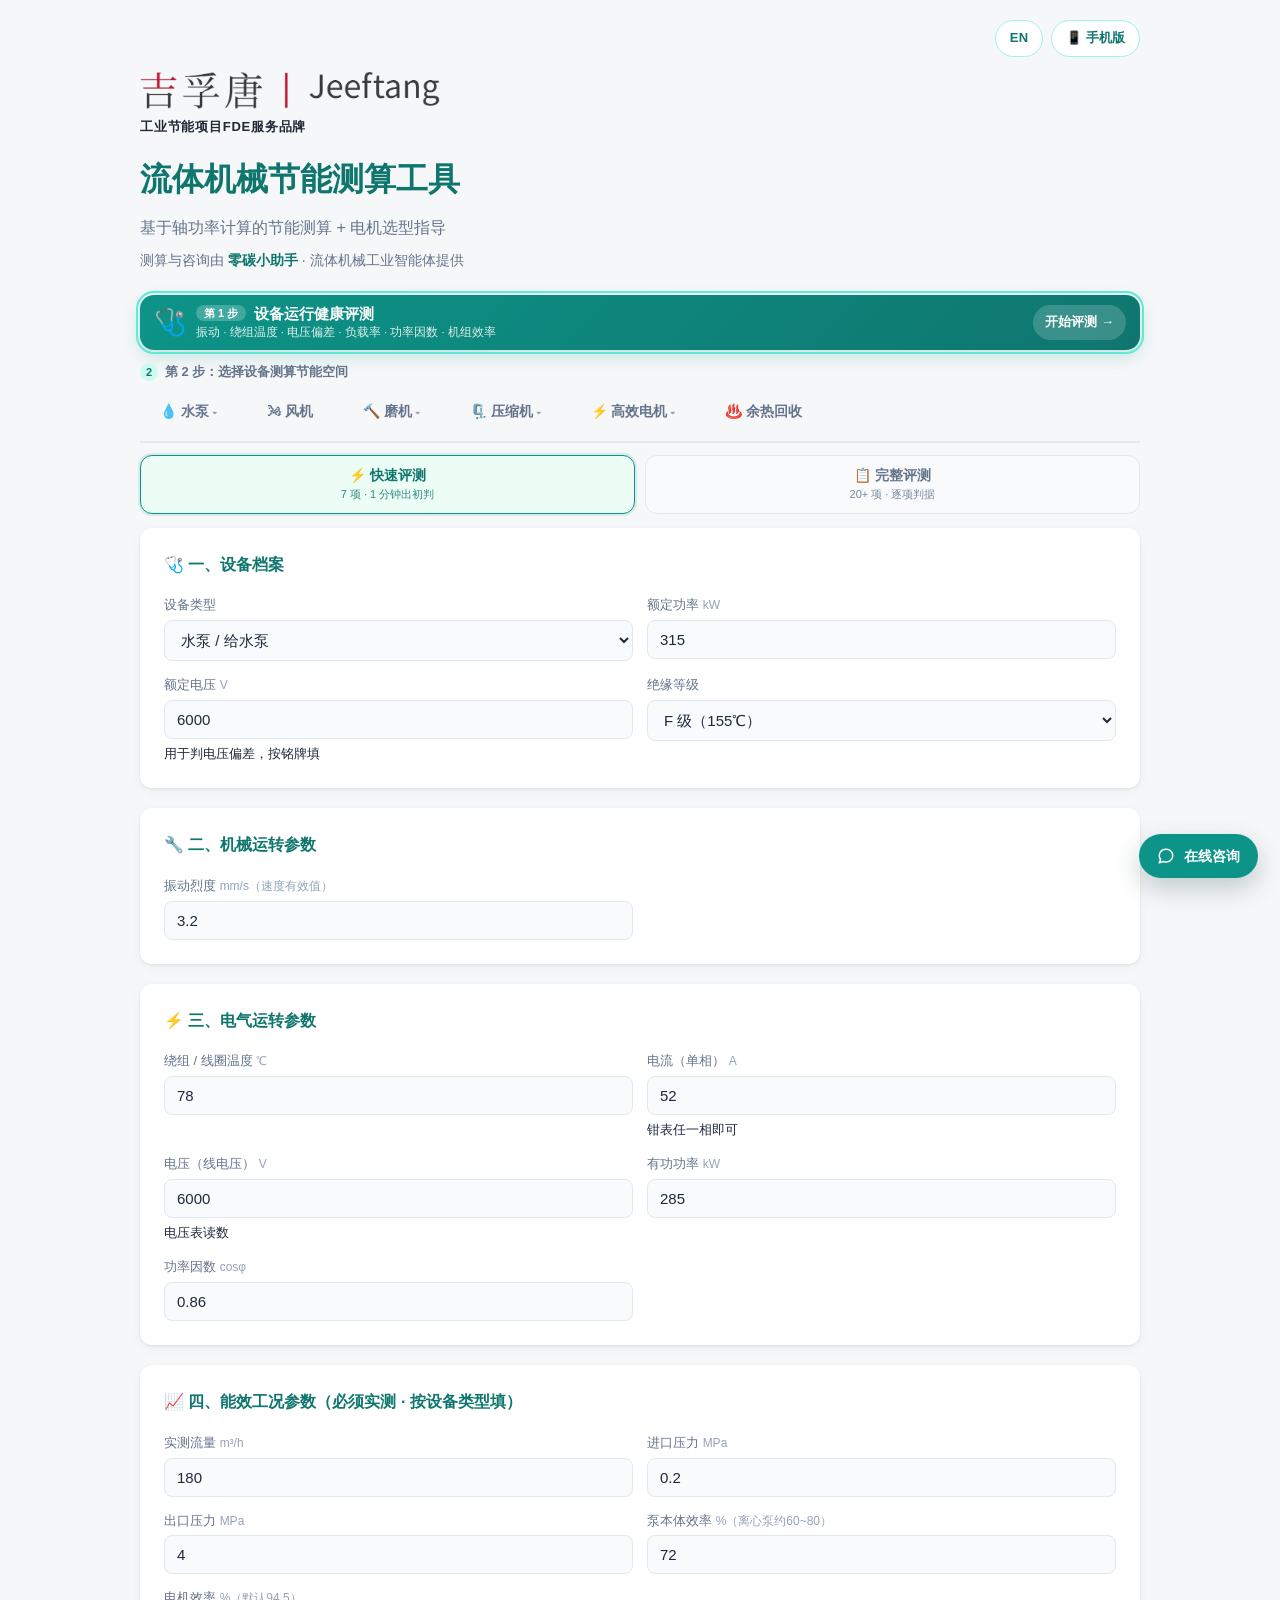
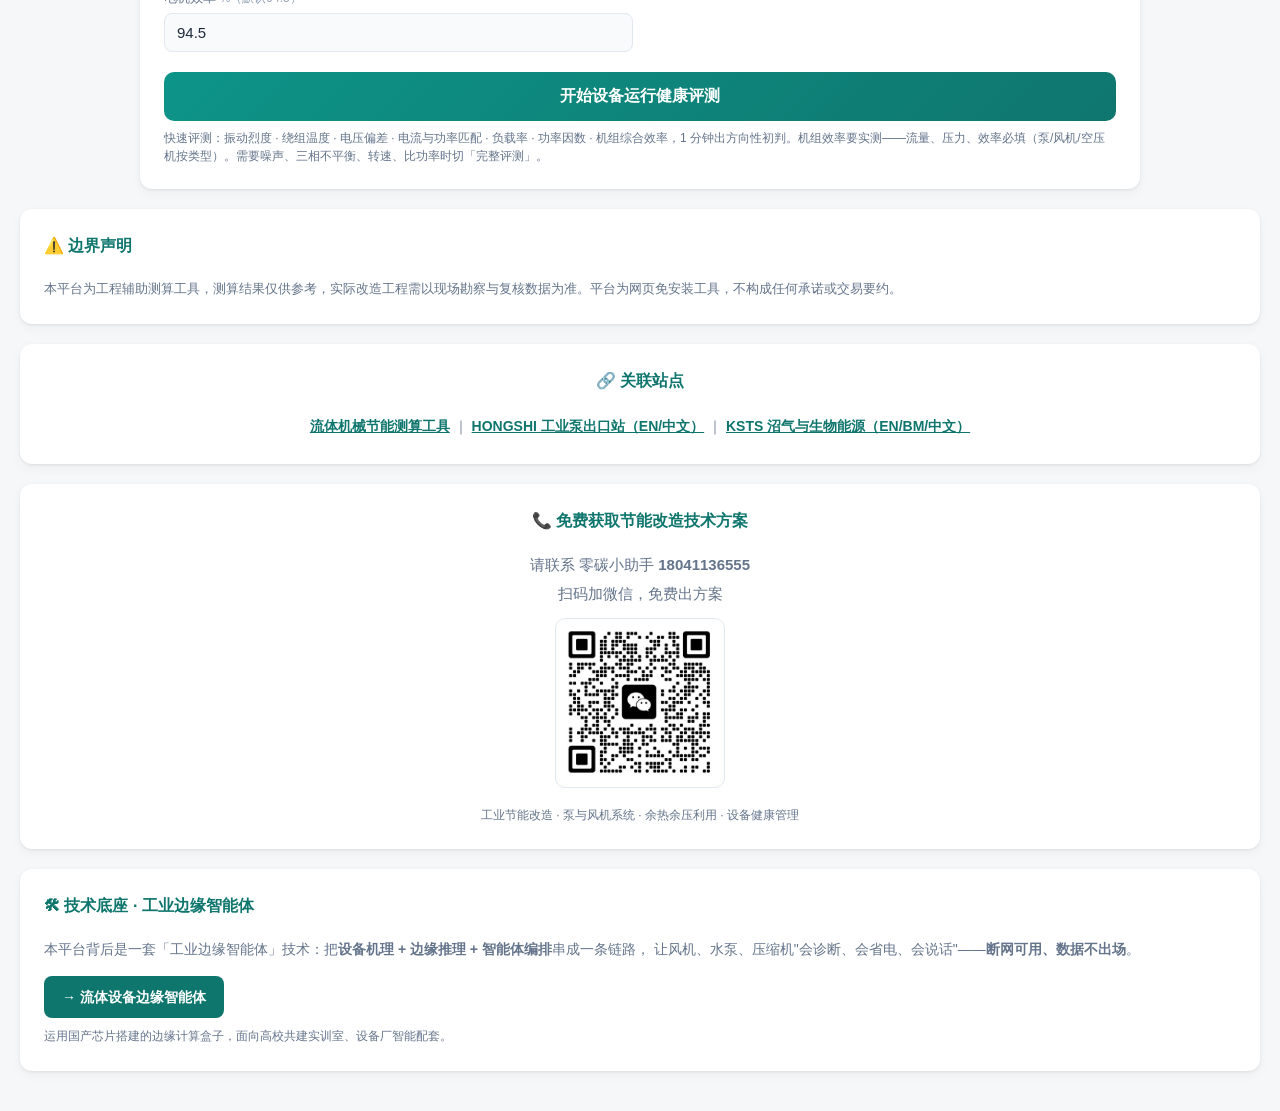
==== commit 1751ea9b: "回退到 11-14 最终版版式：恢复顶部品牌 logo、设备运行健康评测独立入口（导航栏上方·第1步）与导航分组；保留今日文案（技术底座不披露 RK3576）" ====
--- a/index.html
+++ b/index.html
@@ -22,23 +22,25 @@
 <title>流体机械节能测算工具｜柱塞泵·水泵·渣浆泵·风机·磨机·空压机·永磁电机替换节电测算与设备健康评测（免安装）</title>
 <meta name="description" content="流体机械节能测算工具：网页免安装的工业节能测算工具，覆盖柱塞泵、水泵、渣浆泵、风机、磨机、空压机、余热回收的节能测算，以及设备运行健康评测（机械/电气/能效），输出节电率、年节电量、电费与碳减排，并给出电机选型建议。结果仅供参考，工程需现场复核。">
 <link rel="canonical" href="https://jeeftang.github.io/energy-calc-platform/">
+<link rel="alternate" hreflang="zh-CN" href="https://jeeftang.github.io/energy-calc-platform/">
+<link rel="alternate" hreflang="en" href="https://jeeftang.github.io/energy-calc-platform/en/">
+<link rel="alternate" hreflang="x-default" href="https://jeeftang.github.io/energy-calc-platform/">
 <meta property="og:type" content="website">
 <meta property="og:title" content="流体机械节能测算工具｜柱塞泵·水泵·渣浆泵·风机·磨机·空压机节电测算与设备健康评测（免安装）">
 <meta property="og:description" content="柱塞泵/水泵/渣浆泵/风机/磨机/空压机/余热回收 节能测算 + 设备运行健康评测，网页免安装。结果仅供参考，工程需现场复核。">
 <meta property="og:url" content="https://jeeftang.github.io/energy-calc-platform/">
 <meta name="twitter:card" content="summary">
 <style>
-:root{--primary:#0d9488;--primary-dark:#0f766e;--primary-light:#ccfbf1;--accent:#f59e0b;--bg:#f0fdfa;--card:#fff;--text:#1e293b;--text2:#64748b;--border:#e2e8f0;--danger:#ef4444;--success:#10b981;--shadow:0 1px 3px rgba(0,0,0,.08),0 4px 12px rgba(0,0,0,.04);--radius:12px}
+:root{--primary:#0d9488;--primary-dark:#0f766e;--primary-light:#ccfbf1;--accent:#f59e0b;--bg:#f6f7f9;--card:#fff;--text:#1e293b;--text2:#64748b;--border:#e2e8f0;--danger:#ef4444;--success:#10b981;--shadow:0 1px 3px rgba(0,0,0,.08),0 4px 12px rgba(0,0,0,.04);--radius:12px}
 *{margin:0;padding:0;box-sizing:border-box}
 body{font-family:-apple-system,'PingFang SC','Microsoft YaHei',sans-serif;background:var(--bg);color:var(--text);line-height:1.6;min-height:100vh;padding:20px}
 .container{max-width:1000px;margin:0 auto}
-.header{text-align:center;margin-bottom:40px}
+.header{text-align:left;margin-bottom:24px}
+.header .brand-logo{display:block;width:300px;max-width:66%;height:auto;margin:0 0 8px}
+.header .brand-sub{font-size:13px;font-weight:700;letter-spacing:.06em;color:#1f2937;margin:0 0 16px}
 .header h1{color:var(--primary-dark);margin-bottom:10px;font-size:32px}
 .header p{color:var(--text2);font-size:16px}
-.sr-only{position:absolute;width:1px;height:1px;padding:0;margin:-1px;overflow:hidden;clip:rect(0,0,0,0);white-space:nowrap;border:0}
-.brand-corner{position:fixed;left:16px;right:auto;bottom:14px;z-index:50;display:flex;align-items:center;gap:7px;pointer-events:none;background:rgba(255,255,255,.92);padding:5px 10px 5px 7px;border-radius:999px;box-shadow:0 2px 10px rgba(15,118,110,.10)}
-.brand-corner img{display:block;width:130px;height:auto}
-.brand-corner .tag{font-size:10px;font-weight:700;letter-spacing:.05em;color:var(--primary-dark);white-space:nowrap}
+.header .agent-line{margin-top:8px;font-size:14px;color:var(--text2)}
 .tabs{display:flex;gap:10px;margin-bottom:30px;border-bottom:2px solid var(--border);padding-bottom:10px;flex-wrap:wrap}
 .tab-btn{padding:10px 20px;background:none;border:none;border-radius:8px;cursor:pointer;font-weight:600;color:var(--text2);font-size:14px}
 .tab-btn.active{background:var(--primary);color:#fff}
@@ -79,9 +81,48 @@
 .note{font-size:12px;color:var(--text2);margin-top:8px;line-height:1.5}
 .toast{position:fixed;top:20px;left:50%;transform:translateX(-50%);background:#1e293b;color:#fff;padding:12px 24px;border-radius:8px;font-size:14px;z-index:9999;display:none;box-shadow:var(--shadow)}
 .toast.show{display:block}
-.viewswitch{display:flex;justify-content:flex-end;margin:0 0 6px}
+.viewswitch{display:flex;justify-content:flex-end;gap:8px;margin:0 0 6px}
+.lang-switch{font-size:13px;font-weight:700;letter-spacing:.02em}
 .viewswitch a{font-size:13px;color:var(--primary-dark);text-decoration:none;border:1px solid #99f6e4;background:#fff;padding:7px 14px;border-radius:999px;font-weight:600}
 .viewswitch a:active{opacity:.8}
+.health-entry{display:flex;align-items:center;gap:10px;margin:0 0 12px;padding:9px 14px;cursor:pointer;text-decoration:none;
+  background:linear-gradient(135deg,#0d9488,#0f766e);color:#fff;border-radius:14px;
+  box-shadow:0 6px 18px rgba(13,148,136,.22);transition:transform .15s,box-shadow .15s}
+.health-entry:hover{transform:translateY(-1px);box-shadow:0 10px 22px rgba(13,148,136,.3)}
+.health-entry .he-icon{font-size:26px;line-height:1}
+.health-entry .he-text{flex:1;display:flex;flex-direction:column;gap:2px;min-width:0}
+.health-entry .he-text b{font-size:15px;font-weight:700;line-height:1.3}
+.health-entry .he-text small{font-size:11.5px;opacity:.86;line-height:1.35}
+.health-entry .he-go{font-size:13px;font-weight:700;white-space:nowrap;background:rgba(255,255,255,.18);padding:7px 12px;border-radius:999px}
+.health-entry.on{outline:2px solid #5eead4;outline-offset:2px}
+.mode-switch{display:flex;gap:10px;margin:0 0 14px}
+.mode-btn{flex:1;display:flex;flex-direction:column;align-items:center;gap:2px;padding:11px 12px;border-radius:12px;
+  border:1px solid var(--border);background:#f8fafc;color:var(--text2);font-size:14px;font-weight:700;font-family:inherit;cursor:pointer}
+.mode-btn small{font-size:11px;font-weight:500;opacity:.85}
+.mode-btn.on{background:#ecfdf5;border-color:var(--primary);color:var(--primary-dark);box-shadow:0 0 0 2px rgba(13,148,136,.12)}
+.q-only{display:none}
+#health-tab.h-quick .q-only{display:block}
+#health-tab.h-quick span.q-only{display:inline}
+#health-tab.h-quick .q-full{display:none !important}
+.tab-content{scroll-margin-top:12px}
+.he-flash{animation:heFlash 1.6s ease-out}
+@keyframes heFlash{0%{box-shadow:0 0 0 4px rgba(13,148,136,.45)}100%{box-shadow:0 0 0 0 rgba(13,148,136,0)}}
+.health-entry .he-step{font-size:11px;font-weight:700;background:rgba(255,255,255,.22);padding:2px 8px;border-radius:999px;margin-right:4px;vertical-align:2px}
+.step-line{display:flex;align-items:center;gap:7px;font-size:13px;font-weight:600;color:var(--text2);margin:2px 0 10px}
+.step-line .step-no{width:18px;height:18px;border-radius:50%;background:var(--primary-light);color:var(--primary-dark);font-size:11px;font-weight:700;display:inline-flex;align-items:center;justify-content:center}
+.tab-btn .chev{font-size:10px;opacity:.65;margin-left:3px}
+.tabs{margin-bottom:12px !important}
+.subnav{display:flex;align-items:center;gap:10px;flex-wrap:wrap;margin:0 0 18px;padding:10px 14px;
+  background:#fff;border:1px solid var(--border);border-radius:12px}
+.subnav-title{font-size:12px;font-weight:700;color:var(--primary-dark);background:var(--primary-light);
+  padding:4px 10px;border-radius:999px;white-space:nowrap}
+.subnav-items{display:flex;gap:8px;flex-wrap:wrap}
+.sub-btn{font-size:13px;padding:7px 14px;border-radius:999px;border:1px solid var(--border);
+  background:#f8fafc;color:var(--text2);cursor:pointer;font-weight:600;font-family:inherit}
+.sub-btn:hover{border-color:var(--primary);color:var(--primary-dark)}
+.sub-btn.on{background:var(--primary-dark);border-color:var(--primary-dark);color:#fff}
+.variant-badge{font-size:12px;line-height:1.7;color:#0f766e;background:#f0fdfa;border:1px dashed #99f6e4;
+  border-radius:10px;padding:9px 13px;margin:-8px 0 18px}
 @media(max-width:768px){
   .form-grid{grid-template-columns:1fr}
   .metric-row{grid-template-columns:1fr}
@@ -118,7 +159,6 @@
       "contactPoint": {
         "@type": "ContactPoint",
         "name": "唐先生",
-        "telephone": "+86-18041136555",
         "contactType": "工业节能项目咨询",
         "availableLanguage": "zh-CN"
       },
@@ -129,20 +169,35 @@
 </head>
 <body>
 <div class="container">
-  <div class="viewswitch"><a href="m/?view=mobile" title="切换到手机版 / Switch to mobile edition">📱 手机版</a></div>
-  <h1 class="sr-only">流体机械节能测算工具 —— 基于轴功率计算的节能测算 + 电机选型指导（零碳小助手 · 流体机械工业智能体）</h1>
-  
-  <div class="tabs">
-    <button class="tab-btn active" onclick="showTab('plunger')">⚙️ 柱塞泵</button>
-    <button class="tab-btn" onclick="showTab('mill')">🔨 磨机</button>
-    <button class="tab-btn" onclick="showTab('air')">🗜️ 空压机</button>
-    <button class="tab-btn" onclick="showTab('heat')">♨️ 余热回收</button>
-    <button class="tab-btn" onclick="showTab('fan')">🌬 风机</button>
-    <button class="tab-btn" onclick="showTab('pump')">💧 水泵</button>
-    <button class="tab-btn" onclick="showTab('slurry')">🪨 渣浆泵</button>
-    <button class="tab-btn" onclick="showTab('motor')">⚡ 永磁电机替换</button>
-    <button class="tab-btn" onclick="showTab('health')">🩺 设备运行健康评测</button>
+  <div class="viewswitch"><a class="lang-switch" href="en/" hreflang="en" title="English version">EN</a><a href="m/?view=mobile" title="切换到手机版 / Switch to mobile edition">📱 手机版</a></div>
+  <div class="header">
+    <img class="brand-logo" src="logo-jeeftang.png" alt="吉孚唐 Jeeftang">
+    <div class="brand-sub">工业节能项目FDE服务品牌</div>
+    <h1>流体机械节能测算工具</h1>
+    <p>基于轴功率计算的节能测算 + 电机选型指导</p>
+    <div class="agent-line">测算与咨询由 <b style="color:var(--primary-dark)">零碳小助手</b> · 流体机械工业智能体提供</div>
   </div>
+  
+  <!-- 设备运行健康评测：独立入口，置于导航栏上方（2026-11-14 老唐要求） -->
+  <a class="health-entry" id="healthEntry" href="#health" onclick="return openHealth(event)">
+    <span class="he-icon">🩺</span>
+    <span class="he-text"><b><span class="he-step">第 1 步</span> 设备运行健康评测</b><small>振动 · 绕组温度 · 电压偏差 · 负载率 · 功率因数 · 机组效率</small></span>
+    <span class="he-go">开始评测 →</span>
+  </a>
+  <div class="step-line"><span class="step-no">2</span>第 2 步：选择设备测算节能空间</div>
+  <div class="tabs" id="navGroups">
+    <button class="tab-btn grp active" data-grp="pump" onclick="navGroup('pump')">💧 水泵<span class="chev">▾</span></button>
+    <button class="tab-btn" data-tab="fan" onclick="showTab('fan')">🌬 风机</button>
+    <button class="tab-btn grp" data-grp="mill" onclick="navGroup('mill')">🔨 磨机<span class="chev">▾</span></button>
+    <button class="tab-btn grp" data-grp="air" onclick="navGroup('air')">🗜️ 压缩机<span class="chev">▾</span></button>
+    <button class="tab-btn grp" data-grp="motor" onclick="navGroup('motor')">⚡ 高效电机<span class="chev">▾</span></button>
+    <button class="tab-btn" data-tab="heat" onclick="showTab('heat')">♨️ 余热回收</button>
+  </div>
+  <div class="subnav" id="subNav" style="display:none">
+    <span class="subnav-title" id="subNavTitle">水泵</span>
+    <div class="subnav-items" id="subNavItems"></div>
+  </div>
+  <div class="variant-badge" id="variantBadge" style="display:none"></div>
   
   <!-- ==================== 柱塞泵模块 ==================== -->
   <div id="plunger-tab" class="tab-content">
@@ -300,6 +355,7 @@
           <select id="air_newtype">
             <option value="pm">永磁变频（一级能效）</option>
             <option value="fixed">定频（一级能效）</option>
+            <option value="maglev">磁悬浮离心（一级能效）</option>
           </select>
         </div>
 
@@ -794,7 +850,14 @@
           </select>
         </div>
         <div class="form-group"><label>原电机铭牌效率 <span class="unit">%（没有就留空，按类型取默认）</span></label><input type="number" id="motor_etaN" step="0.1" min="80" max="99" placeholder="留空自动取默认值"></div>
-        <div class="form-group"><label>拟用永磁电机额定效率 <span class="unit">%（默认 97.5）</span></label><input type="number" id="motor_eta2" value="97.5" step="0.1" min="94" max="99"></div>
+        <div class="form-group"><label>拟用新电机类型</label>
+          <select id="motor_newtype" onchange="motorNewTypeChange()">
+            <option value="pm">永磁同步电机（ηn 97.5%）</option>
+            <option value="ie4">一级能效异步电机 IE4（ηn 96.0%）</option>
+            <option value="vfd">变频异步电机（ηn 96.5%）</option>
+            <option value="bdfg">无刷双馈电机（ηn 97.2%）</option>
+          </select><small>选类型自动填满效率与参考单价，可手改；同一损耗分离模型，差异在满效率与单价</small></div>
+        <div class="form-group"><label>拟用新电机额定效率 <span class="unit">%（随类型自动填，可手改）</span></label><input type="number" id="motor_eta2" value="97.5" step="0.1" min="94" max="99"></div>
         <div class="form-group"><label>永磁电机设备单价参考 <span class="unit">元/kW（含税）</span></label><input type="number" id="motor_unitprice" value="430" step="10" min="200"></div>
       </div>
       <div class="note">
@@ -835,7 +898,7 @@
       <div class="card" style="background:linear-gradient(135deg,#0d9488,#0f766e);color:#fff;text-align:center">
         <div style="font-size:18px;font-weight:700;margin-bottom:6px">需要针对你的设备出技术方案？</div>
         <div style="font-size:14px;opacity:.95;margin-bottom:10px;line-height:1.8">本页测算即为完整结果，可直接截图或打印保存。<br>如需结合现场工况出具改造技术方案、设备选型与报价，请联系零碳小助手。</div>
-        <div style="font-size:15px;margin-bottom:8px">请联系 零碳小助手 <b>18041136555</b></div>
+        <div style="font-size:15px;margin-bottom:8px">请联系 零碳小助手，扫码加微信</div>
         <img src="qr-kefu.png" alt="零碳小助手 · 微信加好友二维码" style="width:150px;height:150px;border-radius:10px;background:#fff;padding:6px;margin:4px 0" onerror="this.style.display='none'">
         <div style="font-size:12px;opacity:.85">扫码加微信 · 获取技术方案</div>
       </div>
@@ -966,12 +1029,170 @@
 
 <script>
 // 标签切换
-function showTab(tab) {
-  document.querySelectorAll('.tab-btn').forEach(btn => btn.classList.remove('active'));
-  document.querySelectorAll('.tab-content').forEach(content => content.style.display = 'none');
-  
-  document.querySelector(`[onclick="showTab('${tab}')"]`).classList.add('active');
-  document.getElementById(`${tab}-tab`).style.display = 'block';
+// ===== 导航分组（2026-11-14）=====
+var NAVGROUPS = {
+  pump:  {title: '水泵', items: [
+    {tab: 'plunger', label: '给/注水泵', variant: 'feed'},
+    {tab: 'pump',    label: '排水泵',    variant: 'drain'},
+    {tab: 'slurry',  label: '渣浆泵'}]},
+  mill:  {title: '磨机', items: [
+    {tab: 'mill', label: '球磨机', variant: 'ball'},
+    {tab: 'mill', label: '立磨机', variant: 'vertical'}]},
+  air:   {title: '压缩机', items: [
+    {tab: 'air', label: '通用空压机', variant: 'screw'},
+    {tab: 'air', label: '磁悬浮压缩机', variant: 'maglev'}]},
+  motor: {title: '高效电机', items: [
+    {tab: 'motor', label: '一级能效电机', variant: 'ie4'},
+    {tab: 'motor', label: '变频电机', variant: 'vfd'},
+    {tab: 'motor', label: '无刷双馈电机', variant: 'bdfg'}]}
+};
+var TAB_GROUP = {pump: 'pump', plunger: 'pump', slurry: 'pump', mill: 'mill', air: 'air', motor: 'motor'};
+var CUR = {tab: '', grp: '', variant: '', label: ''};
+
+function setVal(id, v) { var el = document.getElementById(id); if (el) el.value = v; }
+
+function renderSubNav(grp) {
+  var box = document.getElementById('subNav'), items = document.getElementById('subNavItems');
+  if (!box || !items) return;
+  var g = NAVGROUPS[grp];
+  if (!g) { box.style.display = 'none'; return; }
+  document.getElementById('subNavTitle').textContent = g.title;
+  var h = '';
+  for (var i = 0; i < g.items.length; i++) {
+    var it = g.items[i];
+    var on = (it.tab === CUR.tab && (it.variant || '') === (CUR.variant || '')) ? ' on' : '';
+    h += '<button class="sub-btn' + on + '" data-i="' + i + '" onclick="pickSub(\'' + grp + '\',' + i + ')">' + it.label + '</button>';
+  }
+  items.innerHTML = h;
+  box.style.display = '';
+}
+
+function pickSub(grp, i) {
+  var g = NAVGROUPS[grp]; if (!g || !g.items[i]) return;
+  var it = g.items[i];
+  showTab(it.tab, grp, it.variant || '', it.label);
+}
+
+function openHealth(e) {
+  if (e && e.preventDefault) e.preventDefault();
+  showTab('health');
+  var el = document.getElementById('health-tab');
+  if (el) {
+    try { el.scrollIntoView({behavior: 'smooth', block: 'start'}); } catch (err) { el.scrollIntoView(true); }
+    el.classList.remove('he-flash');
+    void el.offsetWidth;
+    el.classList.add('he-flash');
+    setTimeout(function () { el.classList.remove('he-flash'); }, 1600);
+  }
+  return false;
+}
+
+function goCalc(grp) {
+  if (NAVGROUPS[grp]) navGroup(grp); else showTab(grp);
+  try { window.scrollTo({top: 0, behavior: 'smooth'}); } catch (e) { window.scrollTo(0, 0); }
+}
+
+function navGroup(grp) {
+  if (!NAVGROUPS[grp]) return;
+  if (CUR.grp === grp) { renderSubNav(grp); return; }
+  pickSub(grp, 0);   // 水泵组默认进「给/注水泵」（与原有柱塞泵测算模块同一套模型）
+}
+
+function applyVariant(tab, variant) {
+  var badge = document.getElementById('variantBadge');
+  var txt = '';
+  if (tab === 'mill') {
+    if (variant === 'vertical') {
+      setVal('mill_oldName', '旧立磨机'); setVal('mill_newName', '高效同步立磨机');
+      txt = '磨机类型：立磨机 — 与球磨机共用同一测算模型（电机效率 × 负载率），差异在粉磨系统选型与电耗基准';
+    } else {
+      setVal('mill_oldName', '旧球磨机'); setVal('mill_newName', '高效同步球磨机');
+      txt = '磨机类型：球磨机 — 按电机效率与负载率测算，不含衬板与研磨体改造';
+    }
+  } else if (tab === 'air') {
+    if (variant === 'maglev') {
+      var m = document.getElementById('air_method');
+      if (m) { m.value = 'replace'; if (typeof airMethodChange === 'function') airMethodChange(); }
+      setVal('air_newtype', 'maglev');
+      var sp = document.getElementById('air_sp2');
+      if (sp) sp.placeholder = '留空=比现机改善15%；磁悬浮离心 0.8MPa 参考 5.5~6.2 kW/(m³/min)';
+      txt = '改造后机型：磁悬浮离心压缩机（已切到「整机替换」；比功率留空按现机改善 15%）';
+    } else {
+      var m2 = document.getElementById('air_method');
+      if (m2) { m2.value = 'vfd'; if (typeof airMethodChange === 'function') airMethodChange(); }
+      setVal('air_newtype', 'pm');
+      txt = '通用空压机（螺杆 / 活塞 / 离心）— 按加卸载工况与改造方式测算';
+    }
+  } else if (tab === 'plunger') {
+    if (variant === 'feed') {
+      txt = '给/注水泵 — 锅炉给水 / 油田注水 / 高压补水，按进出口压差与台账电耗反算原泵效率；改造方案默认柱塞泵';
+    }
+  } else if (tab === 'pump') {
+    if (variant === 'drain') {
+      txt = '排水泵 — 矿井排水 / 循环水 / 污水提升，按扬程与实测输入功率反算原泵效率；改造机型可选柱塞泵或高效离心泵';
+    }
+  } else if (tab === 'motor') {
+    var map = {ie4: 'ie4', vfd: 'vfd', bdfg: 'bdfg'};
+    if (map[variant]) {
+      var s = document.getElementById('motor_newtype');
+      if (s) { s.value = variant; if (typeof motorNewTypeChange === 'function') motorNewTypeChange(); }
+      txt = {
+        ie4: '拟用电机：一级能效异步电机 IE4（满载 96.0%，轻载效率下降快于永磁）',
+        vfd: '拟用电机：变频异步电机（满载 96.5%，变频器损耗按需自行扣减）',
+        bdfg: '拟用电机：无刷双馈电机（只处理转差功率，部分负荷效率接近永磁，需小容量变流器）'
+      }[variant];
+    }
+  }
+  if (badge) {
+    if (txt) { badge.textContent = txt; badge.style.display = ''; }
+    else { badge.style.display = 'none'; }
+  }
+}
+
+function showTab(tab, grp, variant, label) {
+  grp = grp || TAB_GROUP[tab] || '';
+  variant = variant || '';
+  CUR.tab = tab; CUR.grp = grp; CUR.variant = variant; CUR.label = label || '';
+
+  document.querySelectorAll('.tab-btn').forEach(function (b) { b.classList.remove('active'); });
+  document.querySelectorAll('.tab-content').forEach(function (c) { c.style.display = 'none'; });
+
+  var gbtn = document.querySelector('#navGroups [data-grp="' + grp + '"]');
+  var tbtn = document.querySelector('#navGroups [data-tab="' + tab + '"]');
+  if (gbtn) gbtn.classList.add('active');
+  if (tbtn) tbtn.classList.add('active');
+
+  var el = document.getElementById(tab + '-tab');
+  if (el) el.style.display = 'block';
+
+  var he = document.getElementById('healthEntry');
+  if (he) he.classList.toggle('on', tab === 'health');
+
+  renderSubNav(grp);
+  applyVariant(tab, variant);
+
+  try {
+    var h = '#' + tab + (variant ? '-' + variant : '');
+    if (location.hash !== h) history.replaceState(null, '', h);
+  } catch (e) {}
+}
+
+function initNav() {
+  var h = (location.hash || '').replace('#', '');
+  var tab = h, variant = '';
+  if (h.indexOf('-') > 0) { var p = h.split('-'); tab = p[0]; variant = p.slice(1).join('-'); }
+  var grp = TAB_GROUP[tab];
+  if (!grp) {
+    if (!tab || tab === 'health') { showTab('health'); return; }   // 首次进入/#health：引导先做健康评测
+    pickSub('pump', 0); return;
+  }
+  var items = NAVGROUPS[grp] ? NAVGROUPS[grp].items : [];
+  var idx = -1;
+  for (var i = 0; i < items.length; i++) {
+    if (items[i].tab === tab && (variant ? items[i].variant === variant : true)) { idx = i; break; }
+  }
+  if (idx < 0) idx = 0;
+  pickSub(grp, idx);
 }
 
 // 显示提示
@@ -1014,7 +1235,8 @@
   ['功率与选型', /功率|电机|变频器|传动|选型|安全系数/],
   ['节能效益', /节电|节约|减排|CO₂|CO2|耗电量|年效益|回收期|标准煤|省电/]
 ];
-function dtGroupHtml(html) {
+function dtGroupHtml(html, cols) {
+  const SPAN = Math.max(1, parseInt(cols, 10) || 4);
   const src = String(html || '');
   const rows = [...src.matchAll(/<tr[\s\S]*?<\/tr>/g)].map(m => m[0]);
   if (rows.length < 6) return src;                       // 行太少不必分组
@@ -1029,9 +1251,9 @@
   });
   let out = keep.join('');
   DT_GROUPS.forEach(([name]) => {
-    if (buckets.has(name)) out += '<tr class="dt-group"><td colspan="4">' + name + '</td></tr>' + buckets.get(name).join('');
+    if (buckets.has(name)) out += '<tr class="dt-group"><td colspan="' + SPAN + '">' + name + '</td></tr>' + buckets.get(name).join('');
   });
-  if (rest.length) out += '<tr class="dt-group"><td colspan="4">其他</td></tr>' + rest.join('');
+  if (rest.length) out += '<tr class="dt-group"><td colspan="' + SPAN + '">其他</td></tr>' + rest.join('');
   return head + out;
 }
 function dtInstallGrouper() {
@@ -1039,10 +1261,17 @@
     const el = document.getElementById(n + '-detailTable');
     if (!el || el.__dtGrouped) return;
     let val = el.innerHTML || '';
+    const nativeDesc = Object.getOwnPropertyDescriptor(Element.prototype, 'innerHTML');
+    const tbl = el.closest('table');
+    const cols = tbl ? tbl.querySelectorAll('thead th').length : 4;
     try {
       Object.defineProperty(el, 'innerHTML', {
         get: function () { return val; },
-        set: function (v) { val = dtGroupHtml(v); },
+        set: function (v) {
+          val = dtGroupHtml(v, cols);
+          // ⚠️ 必须真正写入 DOM：只存变量会导致明细表一片空白（2026-11-14 事故）
+          if (nativeDesc && nativeDesc.set) nativeDesc.set.call(el, val);
+        },
         configurable: true
       });
       el.__dtGrouped = true;
@@ -2653,6 +2882,21 @@
   return pOut / (pOut + loss);
 }
 
+var MOTOR_NEW = {
+  pm:   {eta: 97.5, price: 430, name: '永磁同步电机'},
+  ie4:  {eta: 96.0, price: 300, name: '一级能效异步电机 IE4'},
+  vfd:  {eta: 96.5, price: 350, name: '变频异步电机'},
+  bdfg: {eta: 97.2, price: 600, name: '无刷双馈电机'}
+};
+function motorNewTypeChange() {
+  var t = document.getElementById('motor_newtype');
+  if (!t) return;
+  var cfg = MOTOR_NEW[t.value];
+  if (!cfg) return;
+  setVal('motor_eta2', cfg.eta);
+  setVal('motor_unitprice', cfg.price);
+}
+
 function motorTypeChange() {
   const t = document.getElementById('motor_type').value;
   const cfg = MOTOR_TYPES[t];
@@ -2769,7 +3013,7 @@
 // 页面加载时初始化
 window.addEventListener('DOMContentLoaded', function() {
   // 默认显示柱塞泵标签
-  showTab('plunger');
+  initNav();
   // 初始化柱塞泵电机功率
   updatePlungerMotorPower();
 });
@@ -2781,7 +3025,16 @@
   </div>
 
 
-  <div class="card" id="contact" style="text-align:center">
+    <div class="card" id="sites" style="text-align:center">
+    <div class="section-title" style="justify-content:center">🔗 关联站点</div>
+    <p style="font-size:14px;color:var(--text2);line-height:2">
+      <a href="https://jeeftang.github.io/energy-calc-platform/" style="color:var(--primary-dark);font-weight:600">流体机械节能测算工具</a>
+      ｜ <a href="https://jeeftang.github.io/hongshi/" style="color:var(--primary-dark);font-weight:600">HONGSHI 工业泵出口站（EN/中文）</a>
+      ｜ <a href="https://jeeftang.github.io/BCU/" style="color:var(--primary-dark);font-weight:600">KSTS 沼气与生物能源（EN/BM/中文）</a>
+    </p>
+  </div>
+
+<div class="card" id="contact" style="text-align:center">
     <div class="section-title" style="justify-content:center">📞 免费获取节能改造技术方案</div>
     <p style="font-size:15px;color:var(--text2);line-height:1.9">请联系 零碳小助手 <b>18041136555</b><br>扫码加微信，免费出方案</p>
     <img src="qr-kefu.png" alt="零碳小助手 · 微信加好友二维码" style="width:170px;height:170px;border-radius:10px;border:1px solid var(--border);background:#fff;padding:6px;margin:10px 0" onerror="this.style.display='none'">
@@ -2937,10 +3190,6 @@
   })();
   </script>
 
-  <div class="brand-corner">
-    <img src="logo-jeeftang.png" alt="吉孚唐 Jeeftang">
-    <span class="tag">工业节能项目 FDE 服务商</span>
-  </div>
 <!-- 在线咨询（2026-11-14） -->
 <link rel="stylesheet" href="chat.css">
 <script src="chat.js" defer></script>
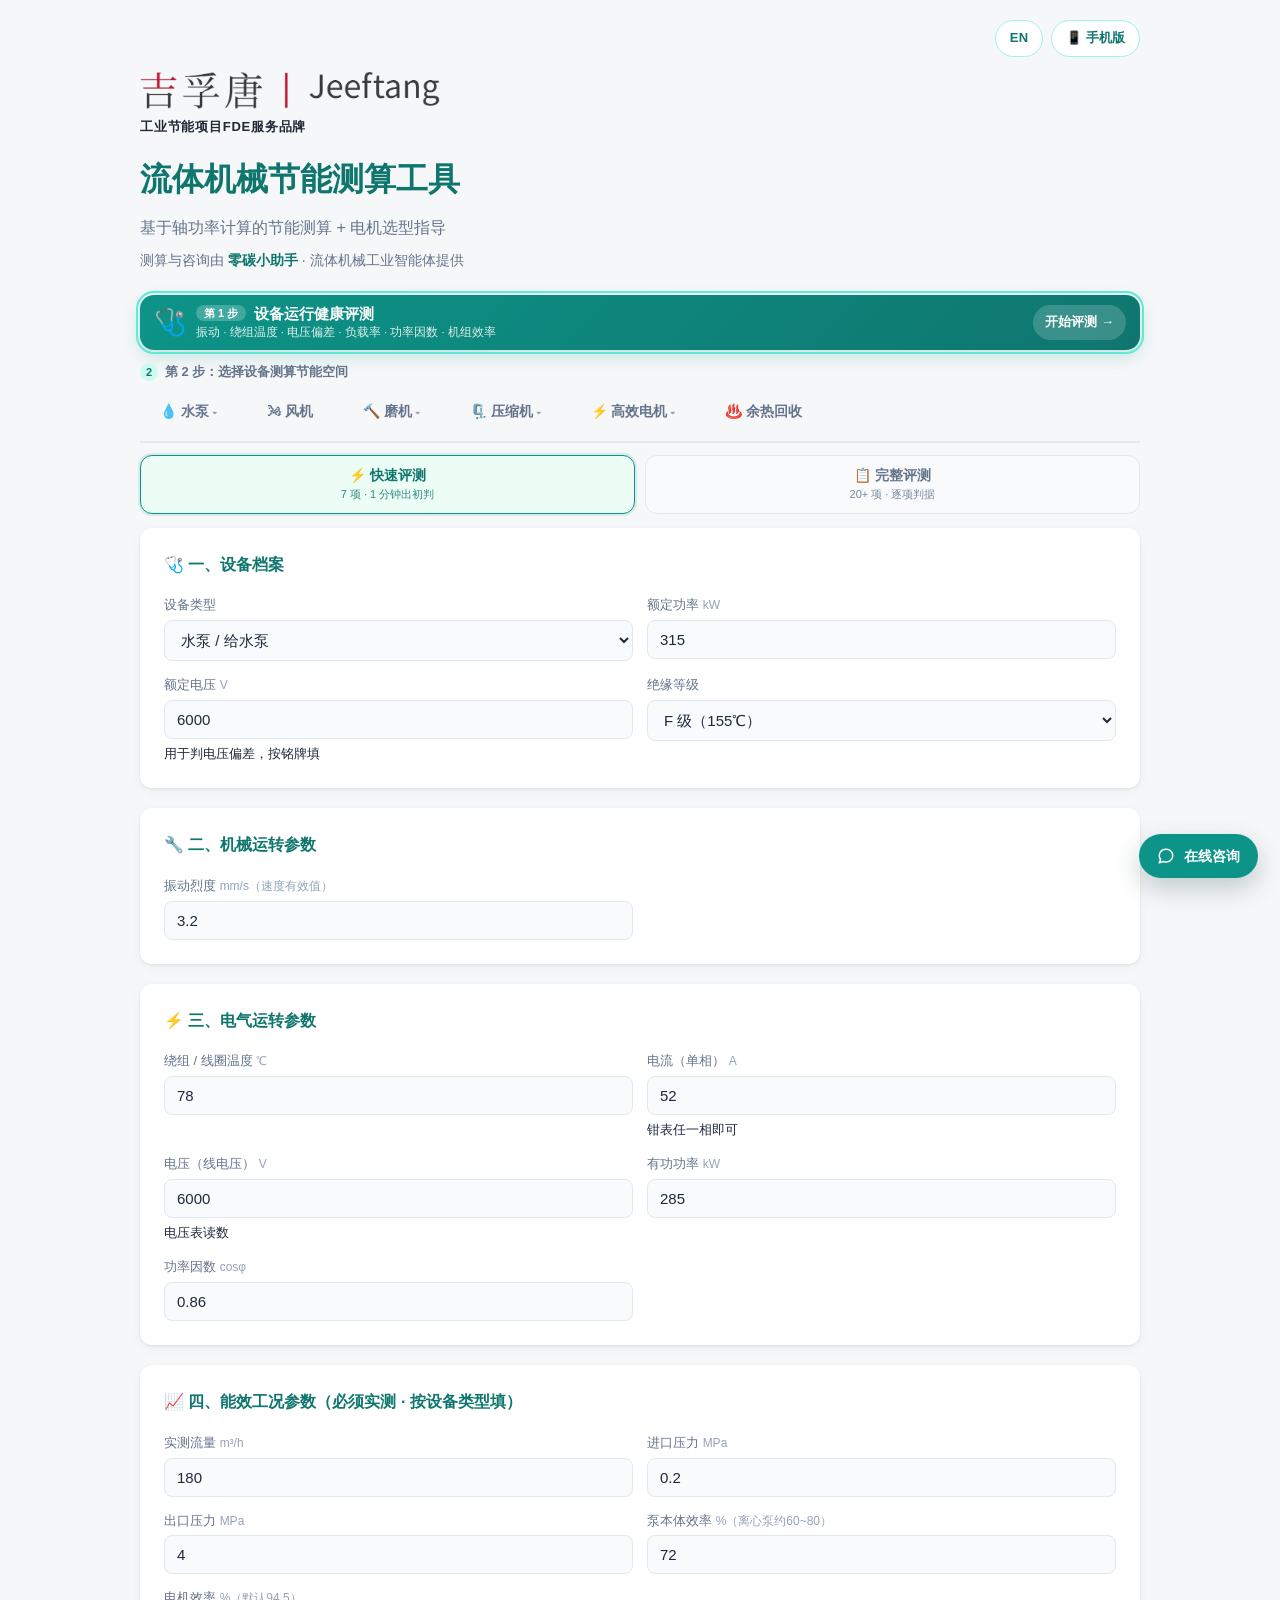
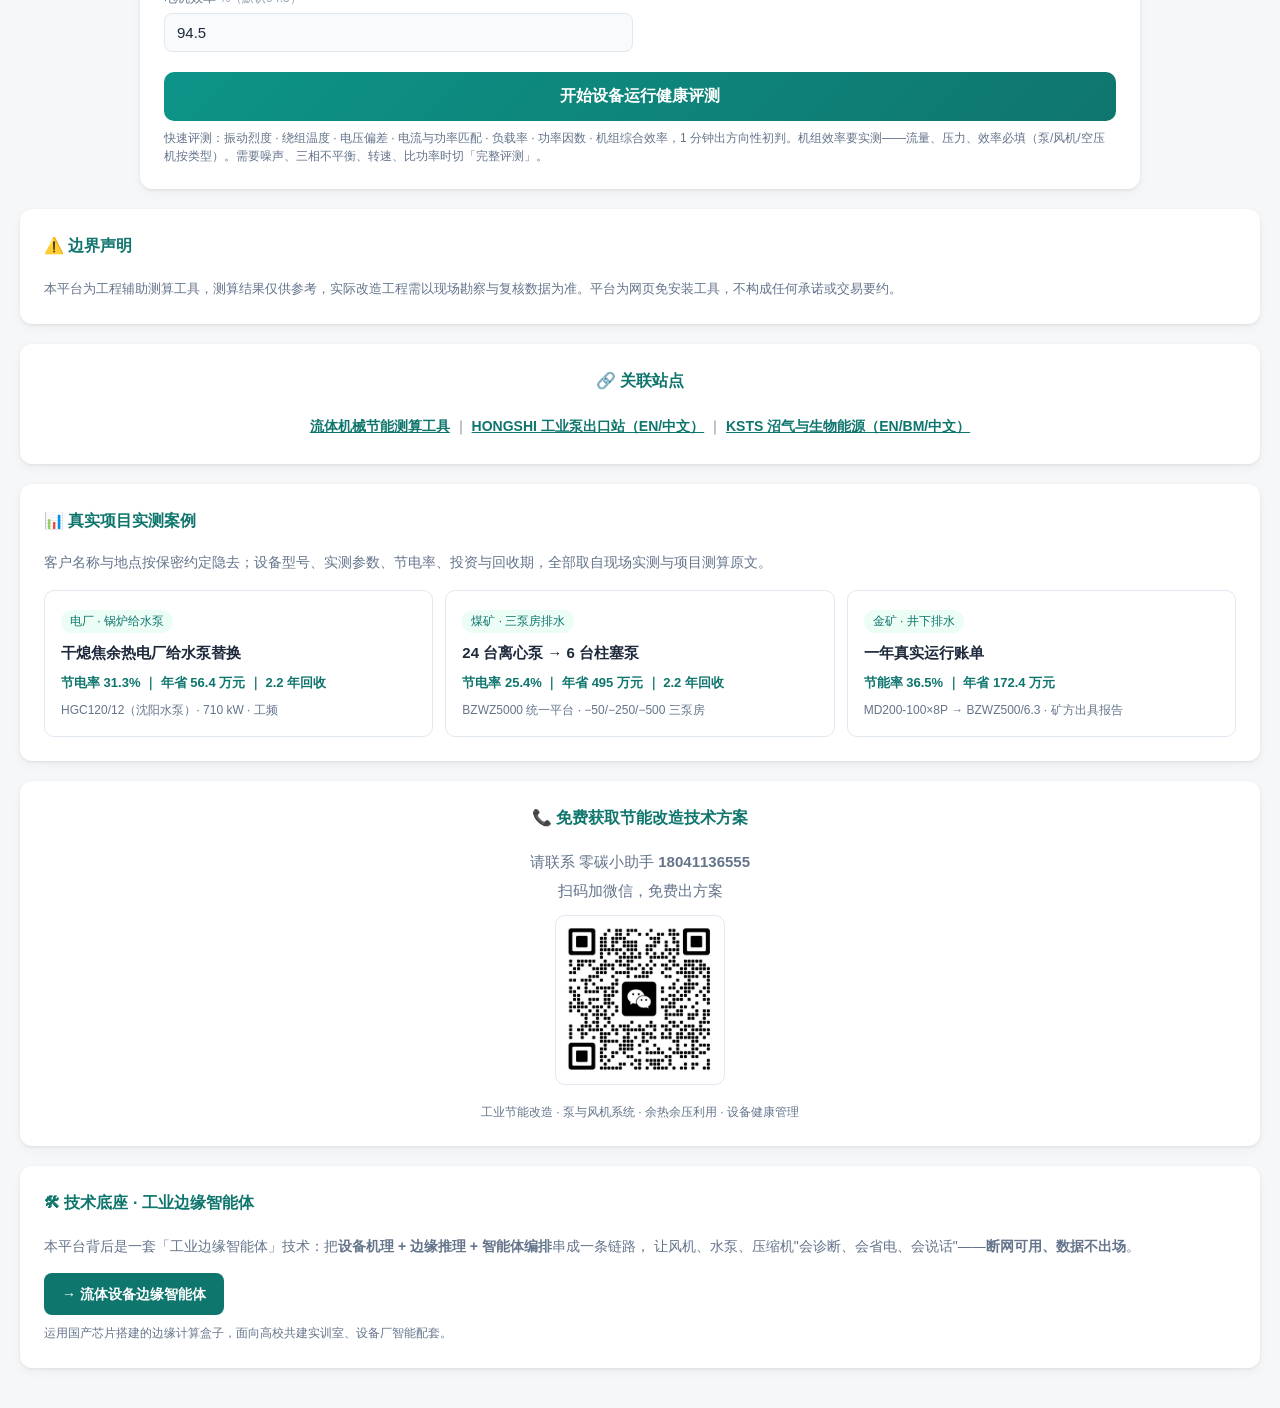
==== commit 2c932f1d: "发布：index.html、m/index.html（经 publish.py 体检后推送）" ====
--- a/index.html
+++ b/index.html
@@ -166,6 +166,7 @@
     }
   ]
 }</script>
+<script src="analytics.js"></script>
 </head>
 <body>
 <div class="container">
@@ -3034,6 +3035,34 @@
     </p>
   </div>
 
+<!-- 实测案例入口（2026-11-15） -->
+<div class="card" id="cases">
+  <div class="section-title">📊 真实项目实测案例</div>
+  <p style="font-size:14px;color:var(--text2);margin:0 0 16px">
+    客户名称与地点按保密约定隐去；设备型号、实测参数、节电率、投资与回收期，全部取自现场实测与项目测算原文。
+  </p>
+  <div style="display:grid;grid-template-columns:repeat(auto-fit,minmax(230px,1fr));gap:12px">
+    <a href="cases/case-powerplant-pump.html" style="display:block;padding:16px;border:1px solid var(--border);border-radius:10px;text-decoration:none;color:inherit;transition:.2s">
+      <div style="font-size:12px;color:#0f766e;background:#ecfdf5;border-radius:999px;padding:2px 9px;display:inline-block;margin-bottom:8px">电厂 · 锅炉给水泵</div>
+      <b style="display:block;font-size:15px;margin-bottom:4px">干熄焦余热电厂给水泵替换</b>
+      <span style="font-size:13px;color:#0f766e;font-weight:700">节电率 31.3% ｜ 年省 56.4 万元 ｜ 2.2 年回收</span>
+      <em style="display:block;font-style:normal;font-size:12px;color:var(--text2);margin-top:6px">HGC120/12（沈阳水泵）· 710 kW · 工频</em>
+    </a>
+    <a href="cases/case-coal-mine-drainage.html" style="display:block;padding:16px;border:1px solid var(--border);border-radius:10px;text-decoration:none;color:inherit;transition:.2s">
+      <div style="font-size:12px;color:#0f766e;background:#ecfdf5;border-radius:999px;padding:2px 9px;display:inline-block;margin-bottom:8px">煤矿 · 三泵房排水</div>
+      <b style="display:block;font-size:15px;margin-bottom:4px">24 台离心泵 → 6 台柱塞泵</b>
+      <span style="font-size:13px;color:#0f766e;font-weight:700">节电率 25.4% ｜ 年省 495 万元 ｜ 2.2 年回收</span>
+      <em style="display:block;font-style:normal;font-size:12px;color:var(--text2);margin-top:6px">BZWZ5000 统一平台 · −50/−250/−500 三泵房</em>
+    </a>
+    <a href="cases/case-gold-mine-dewatering.html" style="display:block;padding:16px;border:1px solid var(--border);border-radius:10px;text-decoration:none;color:inherit;transition:.2s">
+      <div style="font-size:12px;color:#0f766e;background:#ecfdf5;border-radius:999px;padding:2px 9px;display:inline-block;margin-bottom:8px">金矿 · 井下排水</div>
+      <b style="display:block;font-size:15px;margin-bottom:4px">一年真实运行账单</b>
+      <span style="font-size:13px;color:#0f766e;font-weight:700">节能率 36.5% ｜ 年省 172.4 万元</span>
+      <em style="display:block;font-style:normal;font-size:12px;color:var(--text2);margin-top:6px">MD200-100×8P → BZWZ500/6.3 · 矿方出具报告</em>
+    </a>
+  </div>
+</div>
+
 <div class="card" id="contact" style="text-align:center">
     <div class="section-title" style="justify-content:center">📞 免费获取节能改造技术方案</div>
     <p style="font-size:15px;color:var(--text2);line-height:1.9">请联系 零碳小助手 <b>18041136555</b><br>扫码加微信，免费出方案</p>
@@ -3069,7 +3098,7 @@
 
   <script>
   (function () {
-    var EVENT_ENDPOINT = window.EVENT_ENDPOINT || '/api/event';
+    var EVENT_ENDPOINT = window.ECALC_ENDPOINT || window.EVENT_ENDPOINT || '';
     var NAMES = { plunger: '柱塞泵', mill: '磨机', fan: '风机', pump: '水泵', slurry: '渣浆泵', air: '空压机', heat: '余热回收', motor: '永磁电机替换', health: '设备运行健康评测' };
 
     function moduleKey(tab) { return (tab.id || '').replace(/-tab$/, ''); }
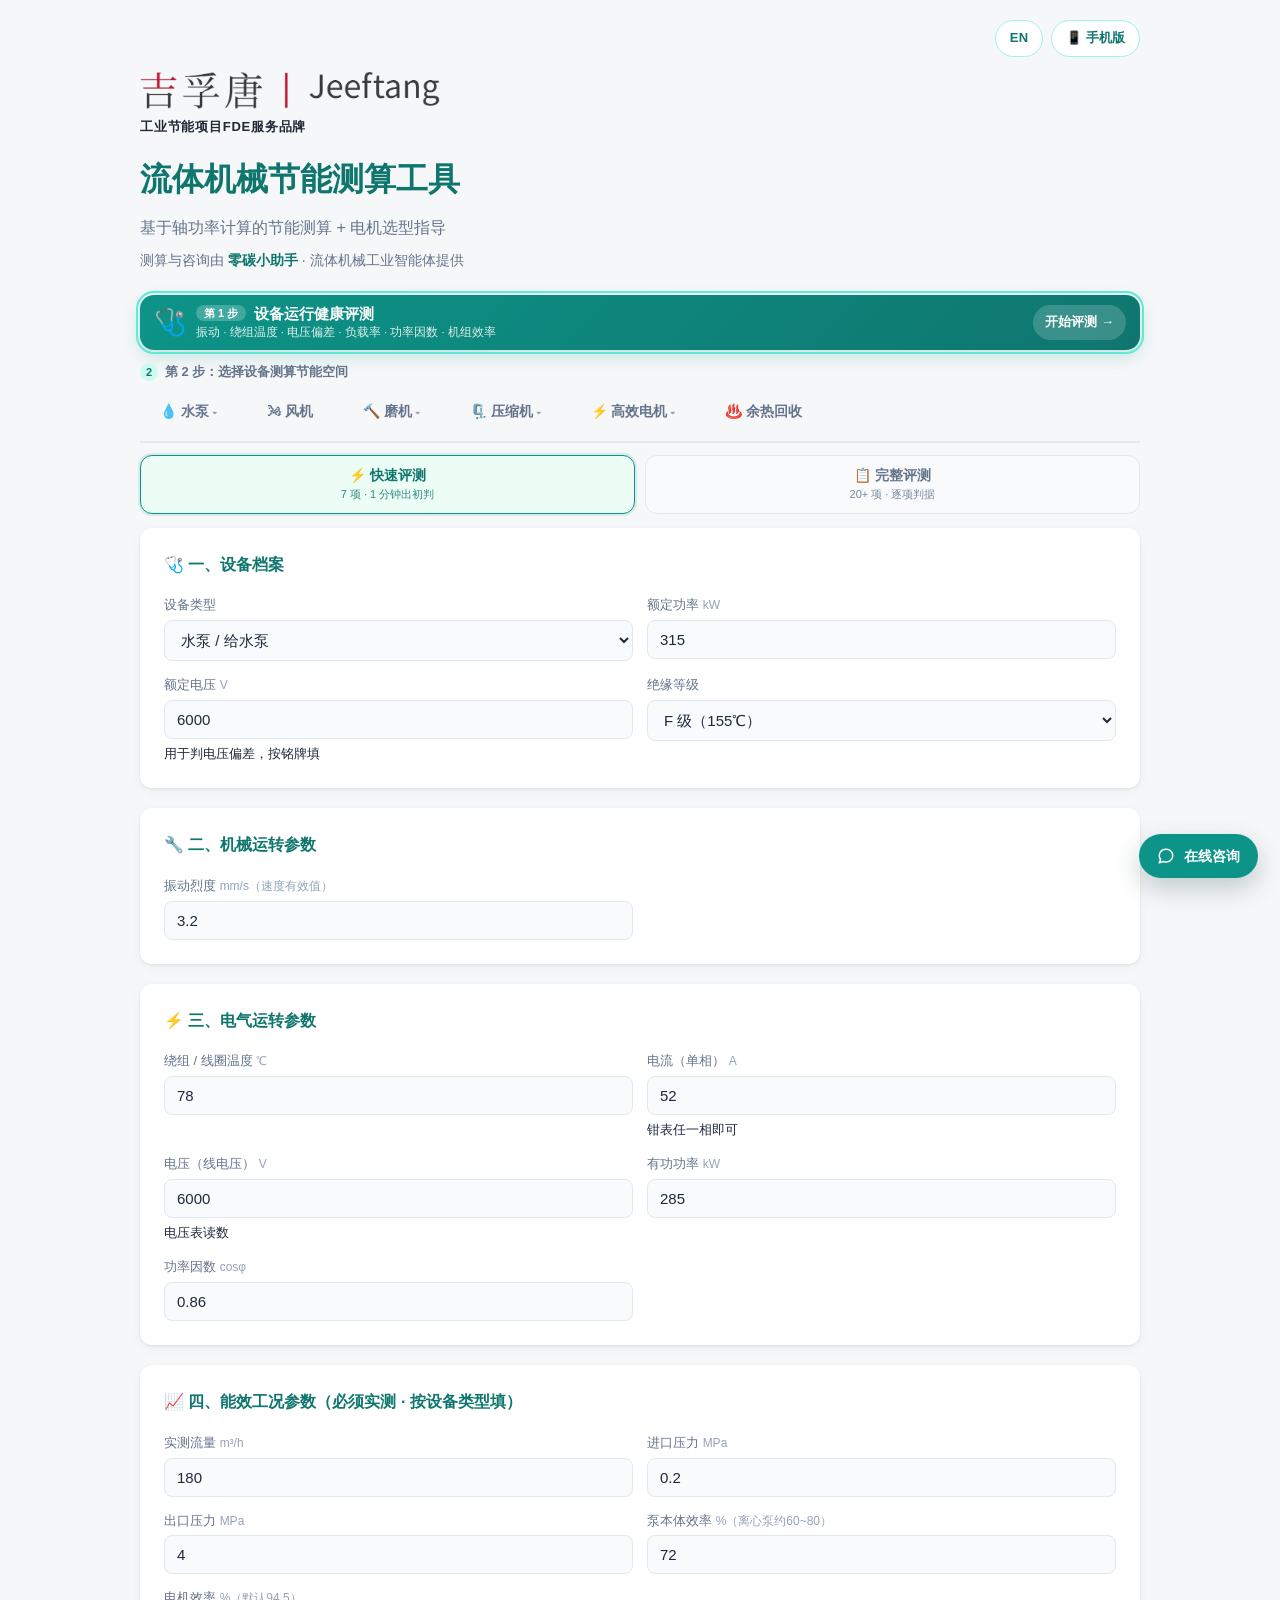
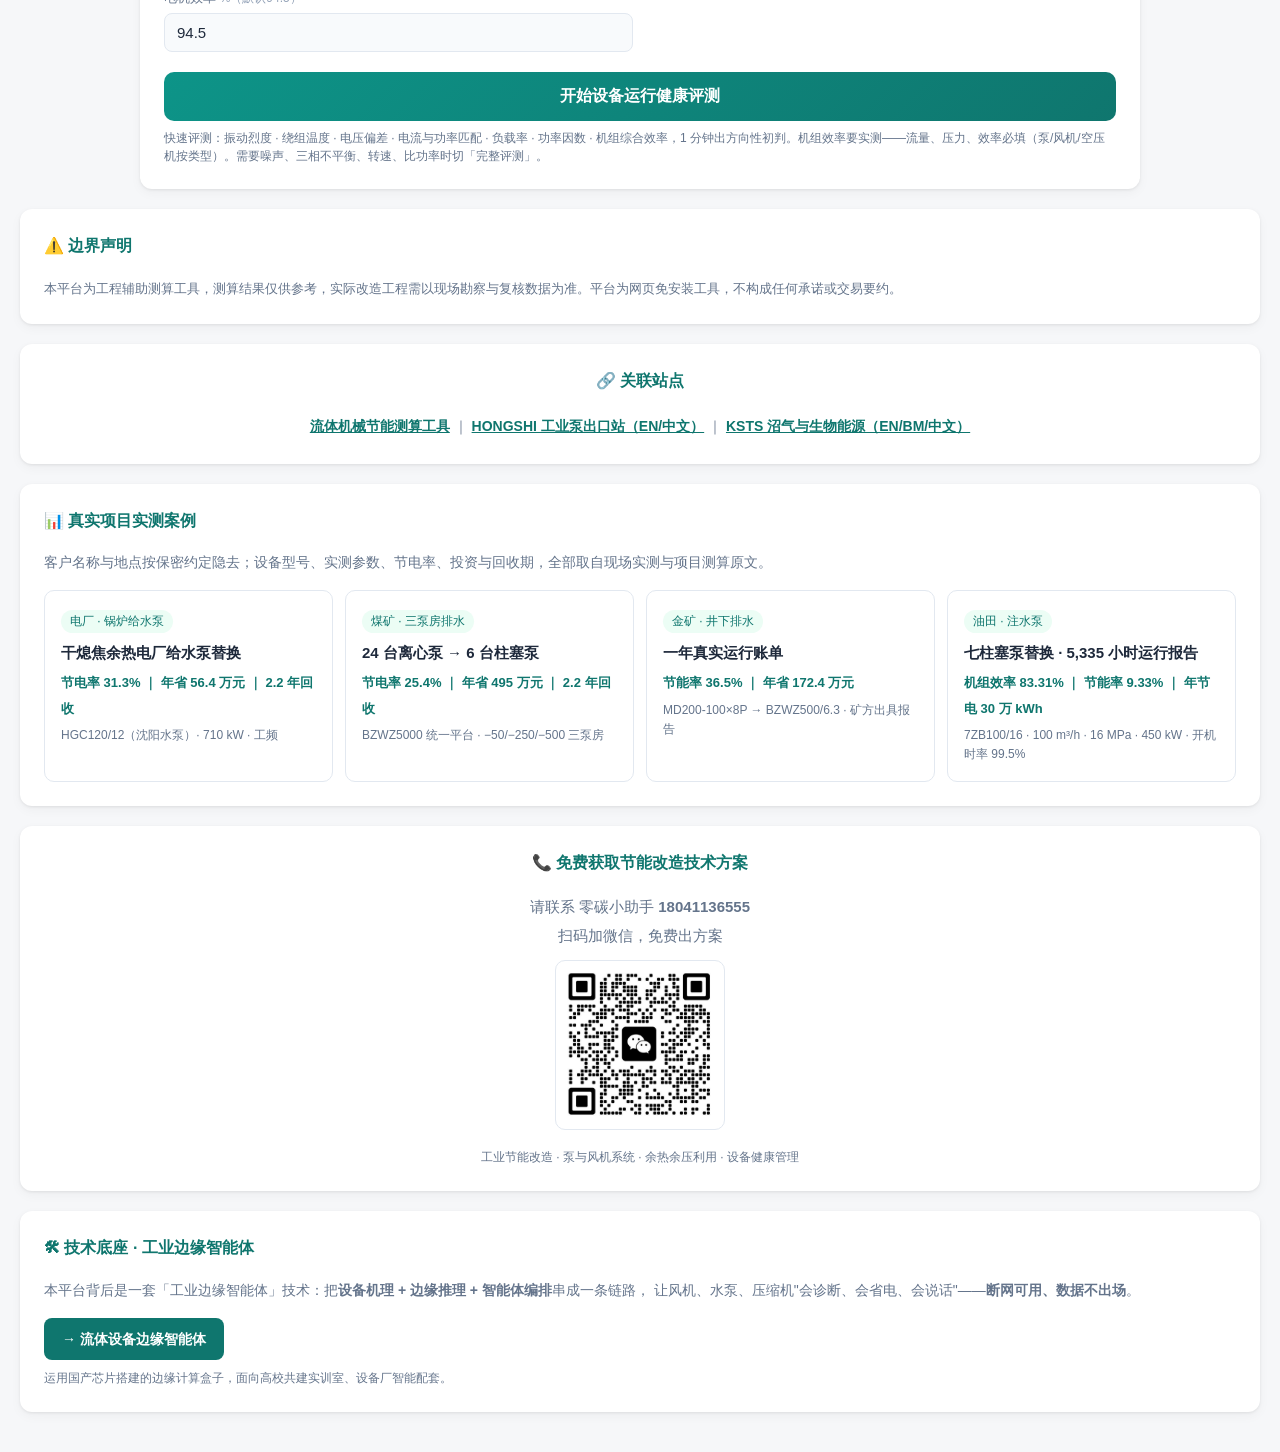
==== commit 0b23cd40: "发布：index.html、m/index.html、cases/case-oilfield-water-injection.html、cases/case-oilfield-water-inject" ====
--- a/index.html
+++ b/index.html
@@ -3060,6 +3060,12 @@
       <span style="font-size:13px;color:#0f766e;font-weight:700">节能率 36.5% ｜ 年省 172.4 万元</span>
       <em style="display:block;font-style:normal;font-size:12px;color:var(--text2);margin-top:6px">MD200-100×8P → BZWZ500/6.3 · 矿方出具报告</em>
     </a>
+    <a href="cases/case-oilfield-water-injection.html" style="display:block;padding:16px;border:1px solid var(--border);border-radius:10px;text-decoration:none;color:inherit;transition:.2s">
+      <div style="font-size:12px;color:#0f766e;background:#ecfdf5;border-radius:999px;padding:2px 9px;display:inline-block;margin-bottom:8px">油田 · 注水泵</div>
+      <b style="display:block;font-size:15px;margin-bottom:4px">七柱塞泵替换 · 5,335 小时运行报告</b>
+      <span style="font-size:13px;color:#0f766e;font-weight:700">机组效率 83.31% ｜ 节能率 9.33% ｜ 年节电 30 万 kWh</span>
+      <em style="display:block;font-style:normal;font-size:12px;color:var(--text2);margin-top:6px">7ZB100/16 · 100 m³/h · 16 MPa · 450 kW · 开机时率 99.5%</em>
+    </a>
   </div>
 </div>
 
